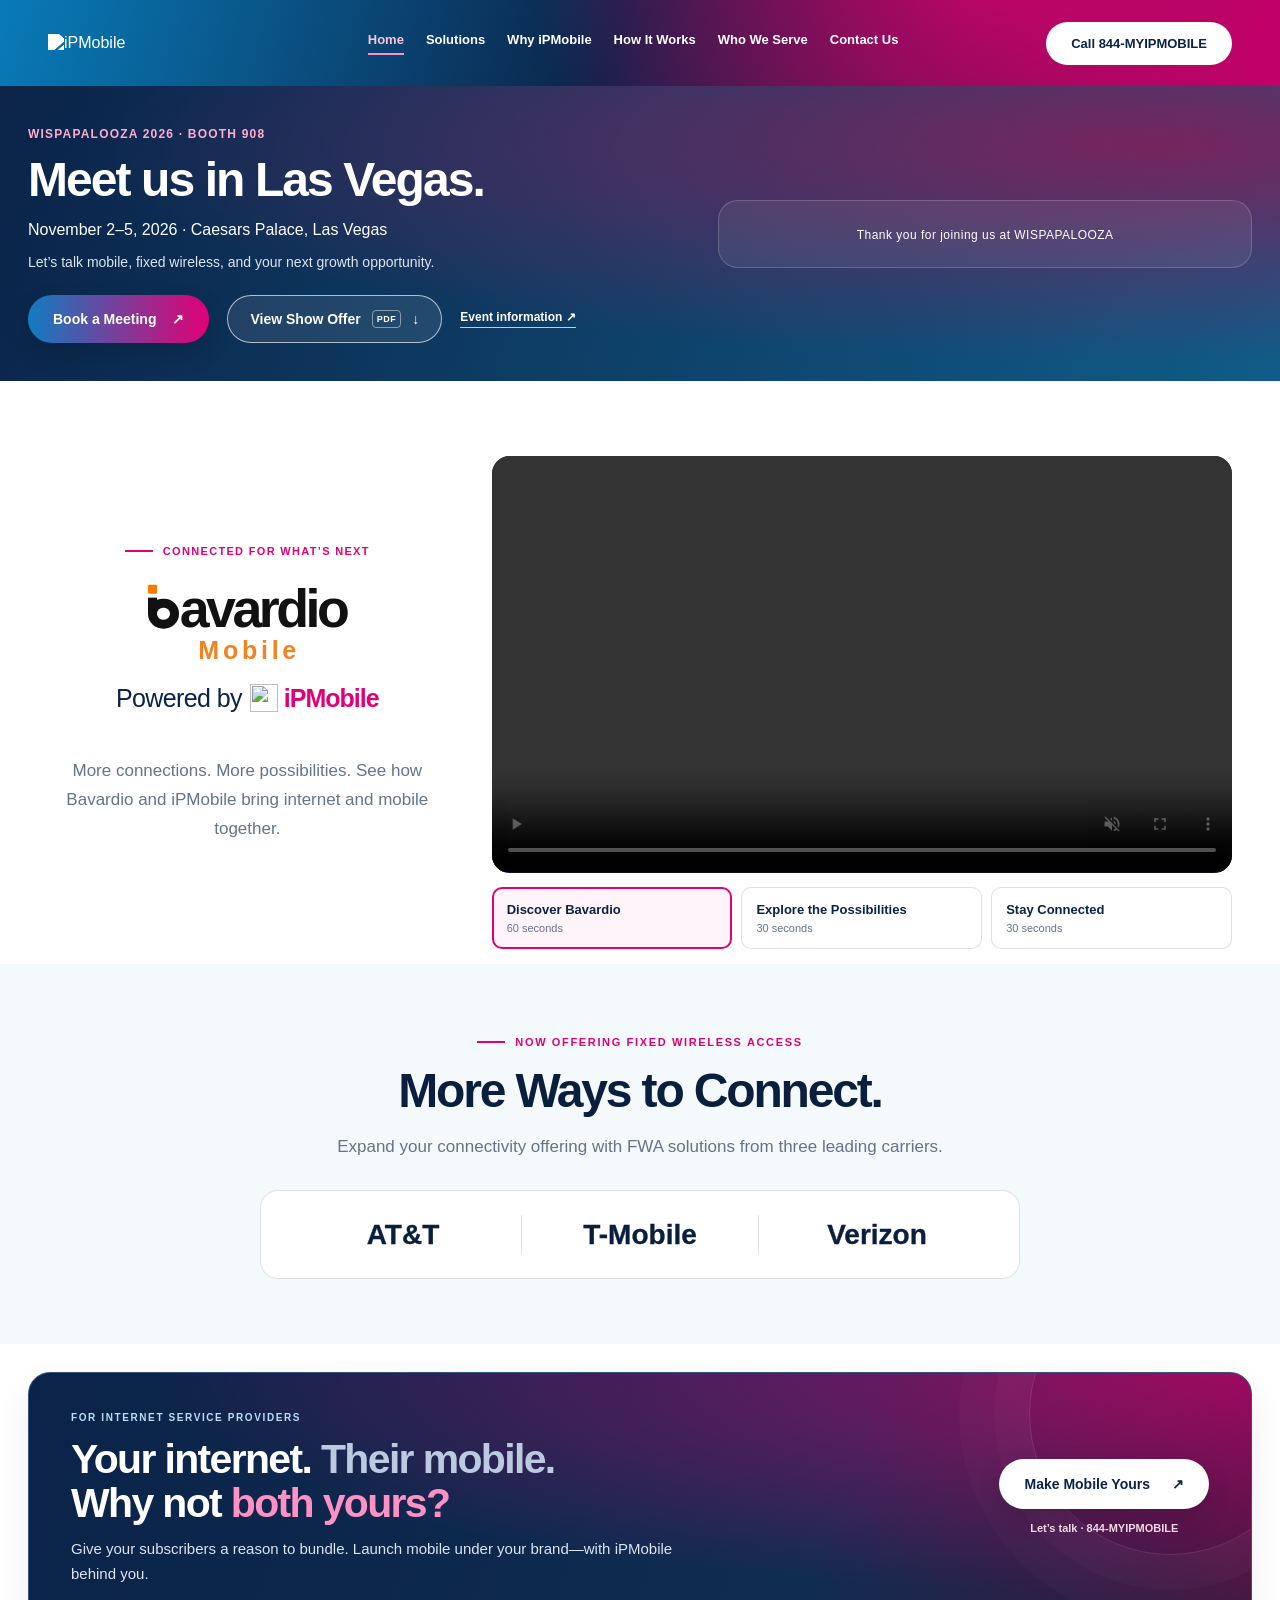
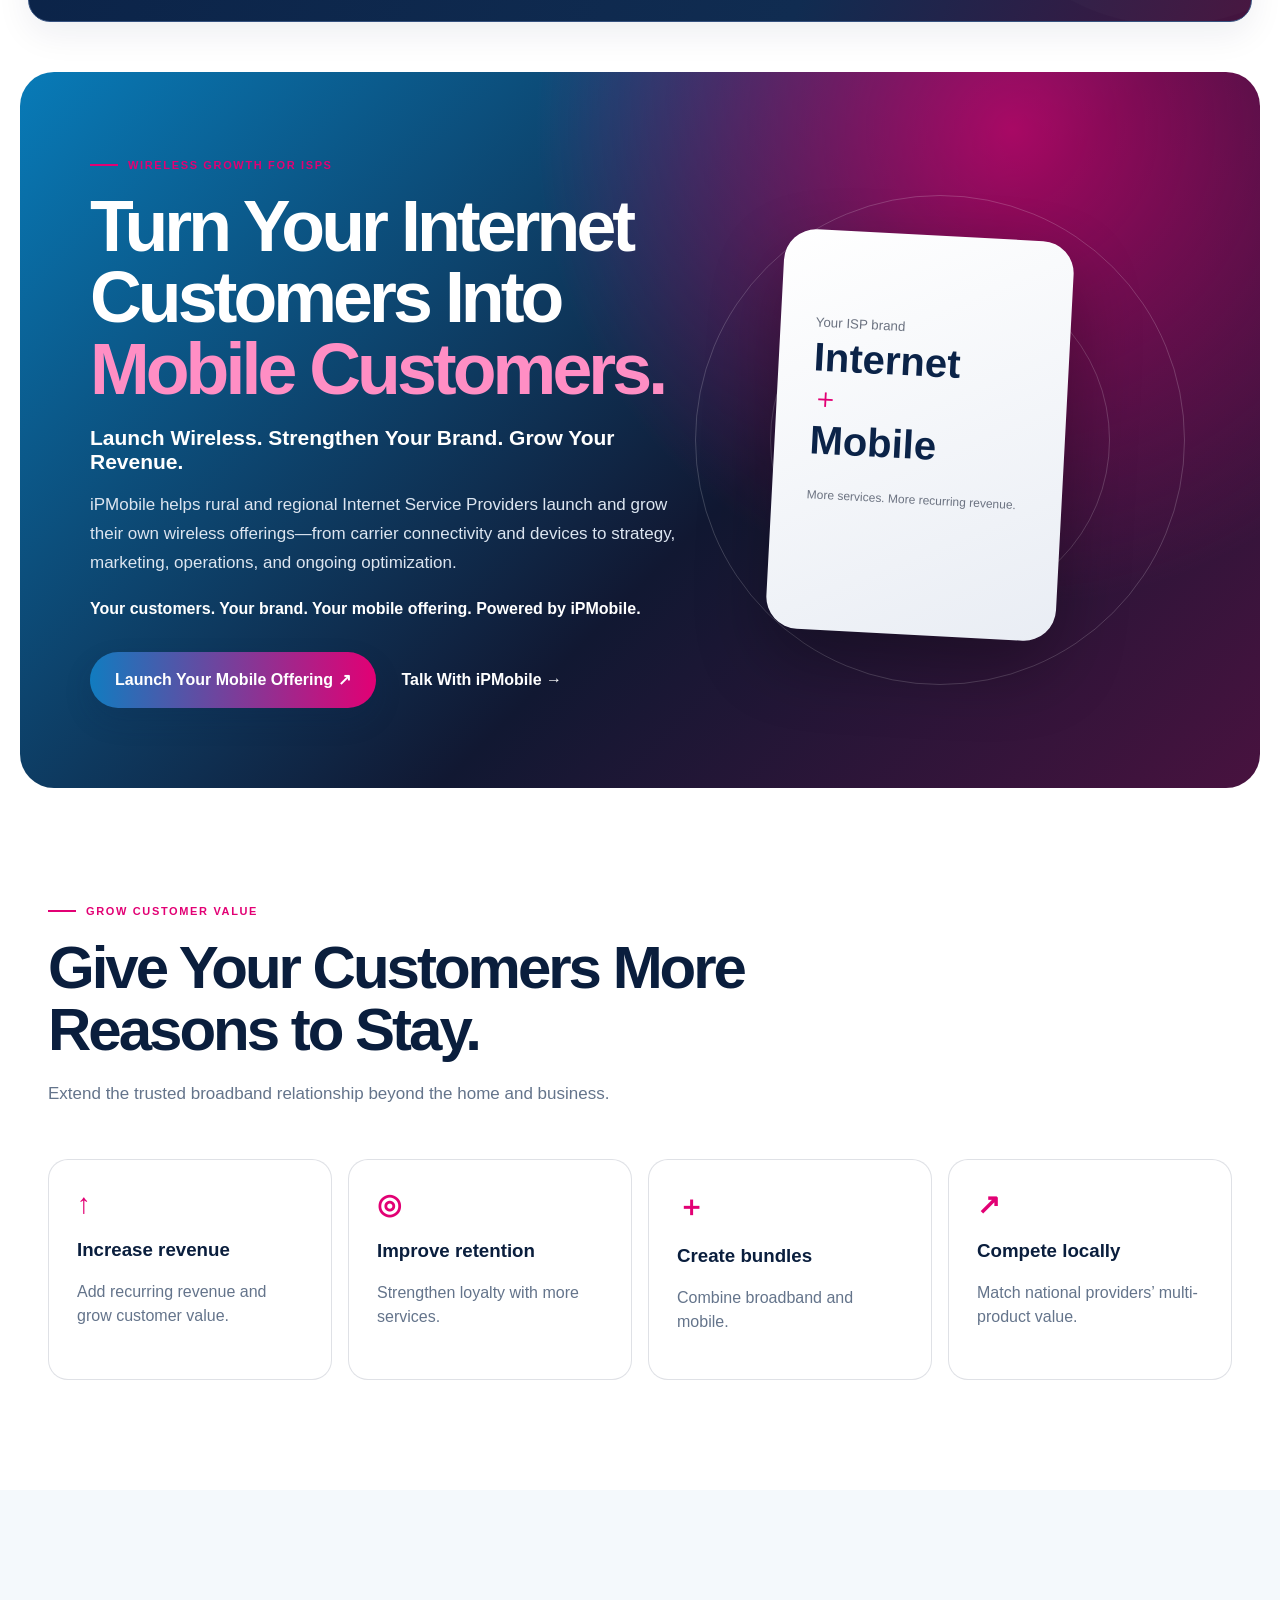
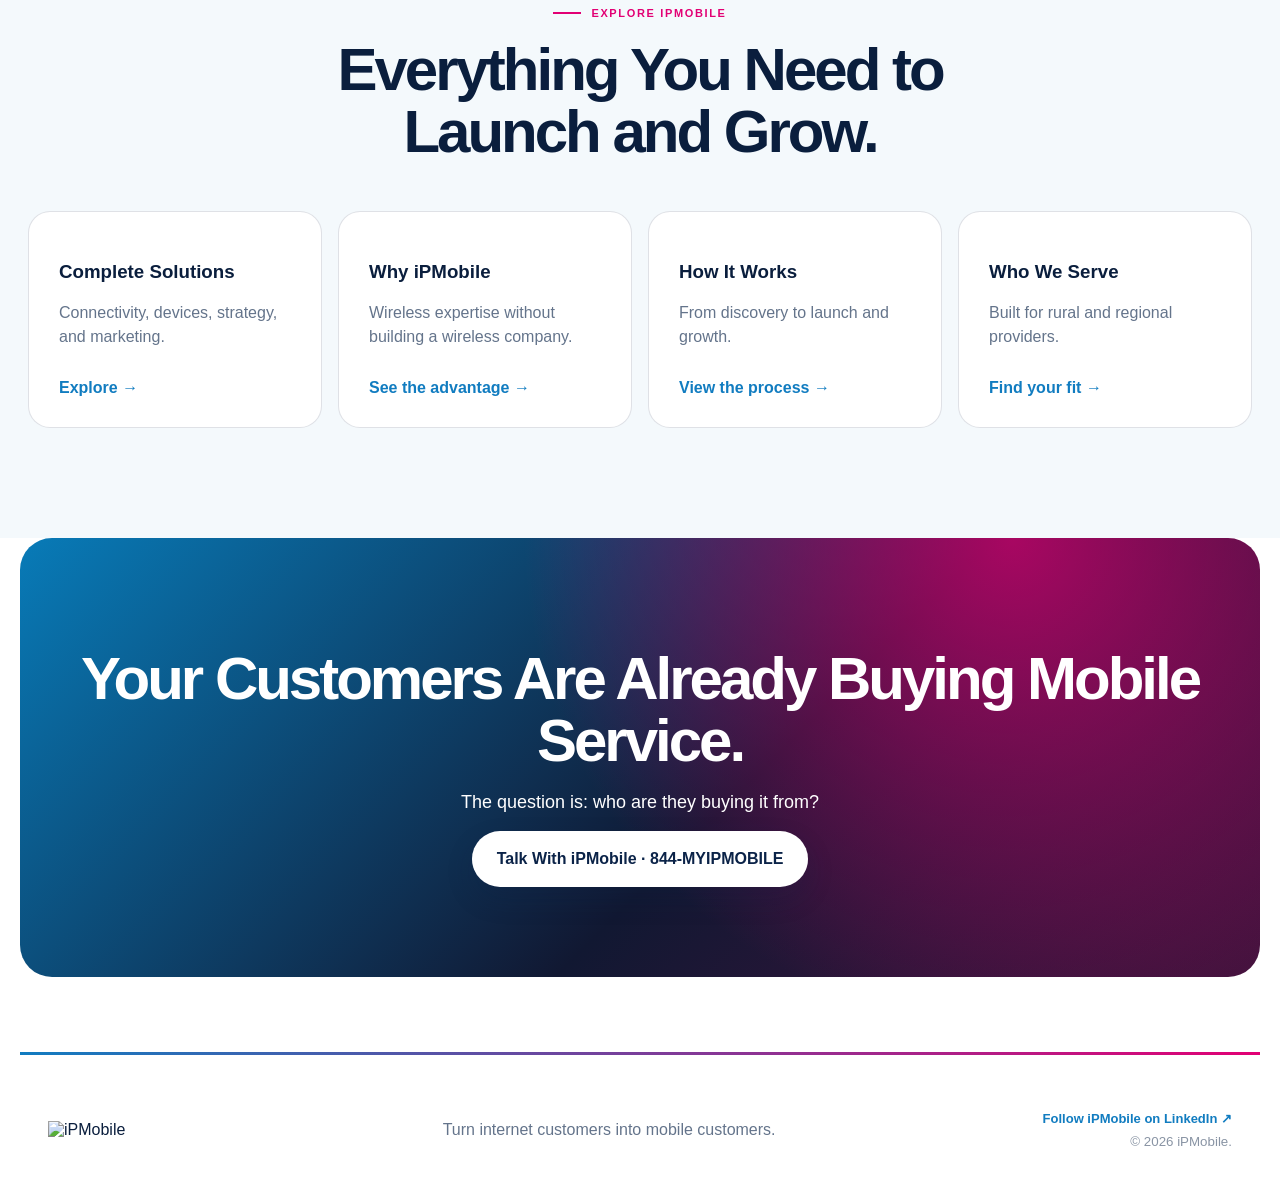
==== index.html @ 960dcc2e "Display flyer inline as responsive image with original PDF download" ====
<!doctype html><html lang="en"><head><meta charset="utf-8"><meta name="viewport" content="width=device-width,initial-scale=1"><meta name="robots" content="noindex,nofollow"><title>iPMobile | Wireless Growth for ISPs</title><link rel="stylesheet" href="review.css?v=9"><style>.isp-savings{padding:85px 28px;background:#fff}.isp-savings-grid{display:grid;grid-template-columns:1.15fr .85fr;gap:75px;align-items:center}.isp-savings h2{font-size:clamp(36px,4vw,55px);line-height:1.05;letter-spacing:-.045em;margin:21px 0}.isp-savings-grid>div>p{font-size:17px;line-height:1.75;color:var(--muted);max-width:610px}.isp-savings .button{margin-top:17px;gap:20px}.isp-savings-phone{display:block;margin-top:17px;color:var(--blue);font-size:14px;font-weight:700}.isp-offer-card{padding:40px;border-radius:28px;color:#fff;background:radial-gradient(circle at 110% 0,#bf006c,transparent 65%),linear-gradient(140deg,#137bb5,#0b2348 70%);box-shadow:0 22px 60px #0b23481a;transform:rotate(1deg)}.isp-offer-kicker{font-size:10px;text-transform:uppercase;letter-spacing:.14em;color:#d6e9fc;font-weight:700}.isp-offer-card h3{font-size:clamp(30px,3vw,42px);letter-spacing:-.04em;line-height:1.1;margin:30px 0 20px}.isp-offer-card em{font-style:normal;color:#ffabd4}.isp-savings .isp-offer-card p{color:#dce5f0;line-height:1.7;font-size:16px}.isp-offer-tags{display:flex;flex-wrap:wrap;gap:8px;margin:27px 0}.isp-offer-tags span{padding:8px 11px;background:#ffffff12;border:1px solid #ffffff30;border-radius:50px;font-size:11px}.isp-offer-footer{padding-top:20px;border-top:1px solid #ffffff30;font-size:13px;color:#dce5f0}.isp-offer-footer strong{font-size:20px;color:white;margin-left:5px}@media(max-width:850px){.isp-savings-grid{grid-template-columns:1fr;gap:32px}.isp-offer-card{max-width:520px;transform:none}}@media(max-width:620px){.isp-savings{padding:55px 20px}.isp-offer-card{padding:30px}.isp-savings .button{font-size:14px;padding-inline:20px}}</style><style>.isp-savings{padding:32px 28px;background:#fff}.isp-savings-compact{display:flex;align-items:center;justify-content:space-between;gap:35px;border-left:4px solid var(--pink);padding-left:25px}.isp-savings-compact>div{max-width:820px}.isp-savings .isp-savings-compact h2{font-size:clamp(25px,2.7vw,34px);line-height:1.15;margin:10px 0;letter-spacing:-.035em}.isp-savings .isp-savings-compact p{font-size:15px;line-height:1.6;margin:0;color:var(--muted)}.isp-savings .isp-savings-compact .button{margin:0;flex-shrink:0;min-height:48px;font-size:14px;gap:15px}@media(max-width:700px){.isp-savings{padding:28px 20px}.isp-savings-compact{align-items:flex-start;flex-direction:column;gap:20px;padding-left:18px}.isp-savings .eyebrow{font-size:10px}}</style><style>.isp-savings{padding:28px}.isp-campaign{position:relative;isolation:isolate;overflow:hidden;display:flex;align-items:center;justify-content:space-between;gap:40px;padding:34px 42px;border:1px solid #365280;border-radius:22px;color:#fff;background:radial-gradient(ellipse at 100% 0,rgba(226,0,116,.6),transparent 64%),linear-gradient(110deg,#0b2348,#102c51 65%,#45133e);box-shadow:0 12px 35px #0b234812}.isp-campaign:after{content:"";position:absolute;z-index:-1;width:280px;height:280px;right:-60px;top:-100px;border:1px solid #ffffff20;border-radius:50%;box-shadow:0 0 0 35px #ffffff05,0 0 0 70px #ffffff04;pointer-events:none}.isp-campaign-kicker{font-size:10px;letter-spacing:.16em;font-weight:800;color:#b9dff6}.isp-savings .isp-campaign h2{font-size:clamp(29px,3.2vw,42px);line-height:1.06;letter-spacing:-.04em;margin:13px 0 12px}.isp-campaign h2>span{color:#bbcae0}.isp-campaign h2 em{font-style:normal;color:#ff91c5}.isp-savings .isp-campaign p{max-width:650px;margin:0;font-size:15px;line-height:1.65;color:#dce5f0}.isp-campaign-action{display:flex;flex-direction:column;align-items:center;gap:13px;flex-shrink:0;position:relative}.isp-savings .isp-campaign .button{margin:0;min-height:50px;font-size:14px;gap:22px;background:#fff;color:var(--navy);box-shadow:0 9px 24px #0002}.isp-campaign .button:hover{background:#ffe8f4}.isp-campaign-call{font-size:11px;color:#f2d8e8;font-weight:700}@media(max-width:700px){.isp-savings{padding:22px 20px}.isp-campaign{padding:28px 25px;gap:24px;align-items:flex-start;flex-direction:column}.isp-campaign-action{align-items:flex-start}.isp-savings .isp-campaign h2{font-size:34px}.isp-savings .isp-campaign p{font-size:14px}}</style><style>.bavardio-mobile{display:block;color:#ff7900;font:500 clamp(22px,2.5vw,29px)/1.2 "Trebuchet MS",Arial,sans-serif;letter-spacing:.14em;margin:3px 0 0 2px}.bavardio-mobile+.bavardio-endorsement{margin-top:18px}</style><style>.bavardio-stacked{display:flex;flex-direction:column;align-items:center;width:250px;max-width:100%;color:#292929;letter-spacing:normal}.bavardio-stacked .bavardio-symbol{font-size:116px;flex:0 0 auto;margin:0 0 9px;align-self:center;transform:none}.bavardio-stacked .bavardio-stem,.bavardio-stacked .bavardio-bowl{background:#292929}.bavardio-stacked .bavardio-square{background:#ff850b}.bavardio-name{font:800 40px/1 "Arial Rounded MT Bold","Trebuchet MS",Arial,sans-serif;letter-spacing:-.055em}.bavardio-stacked .bavardio-mobile{font:500 27px/1.1 "Trebuchet MS",Arial,sans-serif;color:#ff850b;letter-spacing:.12em;margin:0 0 0 4px}.partner-section .bavardio-lockup{display:flex;flex-direction:column;align-items:flex-start}.bavardio-stacked+.bavardio-endorsement{margin-top:24px;font-size:21px}</style><style>.bavardio-stacked .bavardio-mobile{font-family:"Century Gothic","Avant Garde","Trebuchet MS",Arial,sans-serif;font-size:27px;font-weight:400;line-height:1.15;letter-spacing:.16em;color:#ff850b;margin:0 0 0 4px;-webkit-text-stroke:.25px currentColor}</style><style>.bavardio-restored{display:inline-flex;flex-direction:column;align-items:center}.bavardio-restored .bavardio-mobile{font-family:"Century Gothic","Avant Garde","Trebuchet MS",Arial,sans-serif;font-size:27px;font-weight:400;line-height:1.15;letter-spacing:.16em;color:#ff850b;margin:3px 0 0 4px;-webkit-text-stroke:.25px currentColor}.bavardio-restored+.bavardio-endorsement{margin-top:18px}</style><style>.bavardio-restored .bavardio-mobile{font-family:"Courier New",Courier,monospace;font-size:24px;font-weight:700;line-height:1.2;letter-spacing:0;color:#d9470b;-webkit-text-stroke:0;margin-top:6px}</style><style>.bavardio-restored .bavardio-type{display:flex;align-items:baseline;color:#111;font-family:"Arial Rounded MT Bold","Trebuchet MS",Arial,sans-serif;font-size:clamp(40px,4.2vw,54px);font-weight:700;letter-spacing:-.065em;line-height:1.1}.bavardio-restored .bavardio-symbol{font-size:inherit;position:relative;display:inline-block;width:.57em;height:.82em;flex:0 0 .57em;margin-right:.015em;align-self:center;transform:translateY(-.025em)}.bavardio-restored .bavardio-square{background:#ff7900}.bavardio-restored .bavardio-stem,.bavardio-restored .bavardio-bowl{background:#111}</style><style>.bavardio-restored{width:max-content;max-width:100%}.bavardio-restored .bavardio-mobile{align-self:center;font-family:"Century Gothic","Trebuchet MS",Arial,sans-serif;font-size:clamp(21px,2.2vw,25px);font-weight:400;line-height:1.15;letter-spacing:.17em;color:#ff850b;margin:4px -.17em 0 0;-webkit-text-stroke:0;text-transform:none}</style><style>.bavardio-restored .bavardio-mobile{font-family:"Century Gothic","Avenir Next","Trebuchet MS",sans-serif;font-size:25px;font-weight:500;line-height:1;letter-spacing:.15em;color:#f58220;margin:0 -.15em 0 0;-webkit-text-stroke:.35px currentColor;font-kerning:normal}</style><style>.bavardio-restored .bavardio-mobile{font-weight:700;-webkit-text-stroke:0}</style><style>.bavardio-restored .bavardio-mobile{font-weight:900;-webkit-text-stroke:.6px currentColor}</style><style>.bavardio-restored .bavardio-mobile{font-weight:900;-webkit-text-stroke:1.1px currentColor}</style><style>.bavardio-restored .bavardio-mobile{font-weight:700;-webkit-text-stroke:0}</style><style>.network-references{display:flex;justify-content:center;align-items:center;flex-wrap:wrap;gap:20px 38px;margin:26px auto 0;padding:20px 24px;border-top:1px solid var(--line);border-bottom:1px solid var(--line);max-width:650px}.network-references span{font:400 20px/1.4 Arial,sans-serif;letter-spacing:normal;color:var(--ink)}@media(max-width:620px){.network-references{gap:16px 25px;padding:18px 12px}.network-references span{font-size:18px}}</style><style>.network-references span{font-size:28px;font-weight:700;color:var(--ink);letter-spacing:normal}@media(max-width:620px){.network-references{gap:16px 23px}.network-references span{font-size:23px}}</style><style>.network-references span{font-weight:900;-webkit-text-stroke:.3px currentColor}</style><style>.network-references{display:flex;flex-wrap:nowrap;justify-content:center;align-items:center;gap:0;background:#fff;border:1px solid var(--line);border-radius:18px;max-width:760px;margin:28px auto 0;padding:24px}.network-references span{flex:1;text-align:center;min-width:0;padding:0 12px}.network-references span+span{border-left:1px solid var(--line)}@media(max-width:620px){.network-references{padding:20px 10px;gap:0}.network-references span{padding:0 5px;font-size:22px}}@media(max-width:360px){.network-references span{font-size:19px}}</style><style>.event-offer{min-height:48px;gap:11px;padding:0 22px;background:rgba(255,255,255,.09);border:1px solid rgba(255,255,255,.65);color:#fff;box-shadow:none;font-size:14px}.event-offer:hover{background:rgba(255,255,255,.18)}.offer-file-type{font-size:9px;letter-spacing:.06em;border:1px solid rgba(255,255,255,.45);border-radius:4px;padding:3px 4px}.event-actions{gap:14px 18px}.event-actions .event-details{font-size:12px}@media(max-width:620px){.event-actions .event-book,.event-actions .event-offer{width:100%}.event-actions .event-details{margin-top:3px}}</style><style>.partner-copy{text-align:center}.partner-copy>.eyebrow{justify-content:center}.partner-section .partner-copy .bavardio-lockup{align-items:center}.partner-copy .bavardio-endorsement{justify-content:center}.partner-copy>p{margin-left:auto;margin-right:auto}</style><style>.partner-copy{display:flex;flex-direction:column;align-items:center;text-align:center}.partner-copy>.eyebrow{align-self:center}.partner-section .partner-copy .bavardio-lockup{display:flex;width:100%;align-items:center;text-align:center}.partner-copy .bavardio-restored{align-self:center;margin-left:auto;margin-right:auto}.partner-copy .bavardio-endorsement{align-self:center;justify-content:center}.partner-copy>p{width:100%}.event-offer{font-family:inherit;cursor:pointer}.show-offer-panel{padding:35px 28px 25px;scroll-margin-top:110px}.show-offer-panel[hidden]{display:none}.show-offer-heading{display:flex;justify-content:space-between;align-items:center;gap:20px;margin-bottom:20px}.show-offer-heading h2{margin:10px 0;font-size:28px;letter-spacing:-.03em}.show-offer-heading button{border:1px solid var(--line);background:#fff;color:var(--navy);border-radius:30px;padding:12px 18px;cursor:pointer;font:700 13px Arial,sans-serif}.show-offer-panel iframe{display:block;width:100%;height:850px;border:1px solid var(--line);border-radius:16px;background:#f4f9fc}.show-offer-fallback{font-size:13px;color:var(--muted)}.show-offer-fallback a{color:var(--blue);text-decoration:underline}@media(max-width:620px){.show-offer-panel{padding:25px 20px;scroll-margin-top:160px}.show-offer-heading h2{font-size:23px}.show-offer-panel iframe{height:650px}}</style><style>.show-offer-image{display:block;width:100%;max-width:850px;height:auto;margin:0 auto;border:1px solid var(--line);border-radius:14px}.show-offer-fallback{text-align:center}</style></head><body><header class="site-header"><a class="brand" href="index.html"><img src="https://www.ipmobile.ai/assets/ipmobile-logo.png" alt="iPMobile"></a><nav><a class="active" href="index.html">Home</a><a href="https://www.ipmobile.ai/solutions.html">Solutions</a><a href="https://www.ipmobile.ai/why-ipmobile.html">Why iPMobile</a><a href="https://www.ipmobile.ai/how-it-works.html">How It Works</a><a href="https://www.ipmobile.ai/who-we-serve.html">Who We Serve</a><a href="https://www.ipmobile.ai/contact.html">Contact Us</a></nav><a class="button light small" href="tel:8446947662">Call 844-MYIPMOBILE</a></header><main><section class="event-banner" id="event" aria-labelledby="event-title"><div class="shell event-layout"><div><span class="event-eyebrow">WISPAPALOOZA 2026 · BOOTH 908</span><h2 id="event-title">Meet us in Las Vegas.</h2><p>November 2–5, 2026 · Caesars Palace, Las Vegas</p><p class="event-description">Let’s talk mobile, fixed wireless, and your next growth opportunity.</p><div class="event-actions"><a class="button event-book" href="https://calendar.app.google/sCq1uGNjbtY5FYhL6" target="_blank" rel="noopener noreferrer">Book a Meeting <span aria-hidden="true">↗</span></a><button class="button event-offer" id="show-offer-toggle" type="button" aria-expanded="false" aria-controls="show-offer-panel">View Show Offer <span class="offer-file-type">PDF</span> <span aria-hidden="true">↓</span></button><a class="event-details" href="https://www.wispaevents.org/" target="_blank" rel="noopener noreferrer">Event information ↗</a></div></div><div class="event-countdown"><span id="countdown-label">Counting down to WISPAPALOOZA</span><div id="countdown" role="timer" aria-label="Time until WISPAPALOOZA begins"><div><b data-unit="days">--</b><small>Days</small></div><div><b data-unit="hours">--</b><small>Hours</small></div><div><b data-unit="minutes">--</b><small>Minutes</small></div><div><b data-unit="seconds">--</b><small>Seconds</small></div></div><small class="countdown-note">November 2 · Las Vegas time</small></div></div></section><section class="show-offer-panel shell" id="show-offer-panel" hidden aria-labelledby="show-offer-title"><div class="show-offer-heading"><div><span class="eyebrow">WISPAPALOOZA exclusive</span><h2 id="show-offer-title">Your Mobile Growth Opportunity</h2></div><button type="button" id="show-offer-close" aria-label="Close show offer">Close ×</button></div><img class="show-offer-image" src="wispa-flyer-placement-source.png" alt="Bavardio Mobile WISPAPALOOZA offer: up to 10% residuals, internet and mobile bundle comparison, and complimentary one-hour consultation. Download the PDF for full details." loading="lazy"><p class="show-offer-fallback">Can’t see the flyer? <a href="WISPAPALOOZA-half-page-matched-text-size.pdf" download>Download the PDF</a></p></section><section class="partner-section shell" id="videos" aria-labelledby="partner-title"><div class="partner-copy"><span class="eyebrow">Connected for What’s Next</span><h2 id="partner-title" class="bavardio-lockup"><span class="bavardio-restored"><span class="bavardio-type" aria-label="bavardio"><span class="bavardio-symbol" aria-hidden="true"><span class="bavardio-square"></span><span class="bavardio-stem"></span><span class="bavardio-bowl"></span></span><span aria-hidden="true">avardio</span></span><span class="bavardio-mobile">Mobile</span></span><span class="bavardio-endorsement">Powered by <span class="ipmobile-signature"><img src="https://www.ipmobile.ai/assets/ipmobile-mark.png" alt="" width="28" height="28"><strong>iPMobile</strong></span></span></h2><p>More connections. More possibilities. See how Bavardio and iPMobile bring internet and mobile together.</p></div><div class="partner-player"><video id="video-player" autoplay muted playsinline controls preload="auto" aria-label="Bavardio partnership videos in continuous rotation"><source src="bavardio-60sec.mp4" type="video/mp4"></video><div class="video-selectors" role="group" aria-label="Choose a Bavardio video"><button type="button" data-clip="0" aria-pressed="true">Discover Bavardio <small>60 seconds</small></button><button type="button" data-clip="1" aria-pressed="false">Explore the Possibilities <small>30 seconds</small></button><button type="button" data-clip="2" aria-pressed="false">Stay Connected <small>30 seconds</small></button></div><span id="video-status" hidden></span></div></section><section class="fwa-section" id="fwa"><div class="shell"><span class="eyebrow">Now offering fixed wireless access</span><h2>More Ways to Connect.</h2><p>Expand your connectivity offering with FWA solutions from three leading carriers.</p><div class="network-references" aria-label="Network names"><span>AT&amp;T</span><span>T-Mobile</span><span>Verizon</span></div></div></section><section class="isp-savings" aria-labelledby="isp-savings-title"><div class="shell isp-campaign"><div class="isp-campaign-copy"><span class="isp-campaign-kicker">FOR INTERNET SERVICE PROVIDERS</span><h2 id="isp-savings-title">Your internet. <span>Their mobile.</span><br>Why not <em>both yours?</em></h2><p>Give your subscribers a reason to bundle. Launch mobile under your brand—with iPMobile behind you.</p></div><div class="isp-campaign-action"><a class="button" href="https://www.ipmobile.ai/contact.html">Make Mobile Yours <span aria-hidden="true">↗</span></a><a class="isp-campaign-call" href="tel:8446947662">Let’s talk · 844-MYIPMOBILE</a></div></div></section><section class="hero shell"><div><span class="eyebrow">Wireless growth for ISPs</span><h1>Turn Your Internet Customers Into <em>Mobile Customers.</em></h1><h2>Launch Wireless. Strengthen Your Brand. Grow Your Revenue.</h2><p>iPMobile helps rural and regional Internet Service Providers launch and grow their own wireless offerings—from carrier connectivity and devices to strategy, marketing, operations, and ongoing optimization.</p><strong>Your customers. Your brand. Your mobile offering. Powered by iPMobile.</strong><div class="actions"><a class="button" href="https://www.ipmobile.ai/solutions.html">Launch Your Mobile Offering ↗</a><a href="tel:8446947662">Talk With iPMobile →</a></div></div><div class="hero-art" aria-hidden="true"><div class="orbit one"></div><div class="orbit two"></div><div class="connect-card"><img src="https://www.ipmobile.ai/assets/ipmobile-mark.png" alt=""><small>Your ISP brand</small><b>Internet</b><i>＋</i><b>Mobile</b><span>More services. More recurring revenue.</span></div></div></section><section class="section shell"><div class="lead"><span class="eyebrow">Grow customer value</span><h2>Give Your Customers More Reasons to Stay.</h2><p>Extend the trusted broadband relationship beyond the home and business.</p></div><div class="benefits"><article><b>↑</b><h3>Increase revenue</h3><p>Add recurring revenue and grow customer value.</p></article><article><b>◎</b><h3>Improve retention</h3><p>Strengthen loyalty with more services.</p></article><article><b>＋</b><h3>Create bundles</h3><p>Combine broadband and mobile.</p></article><article><b>↗</b><h3>Compete locally</h3><p>Match national providers’ multi-product value.</p></article></div></section><section class="section page-links"><div class="shell"><div class="lead center"><span class="eyebrow">Explore iPMobile</span><h2>Everything You Need to Launch and Grow.</h2></div><div class="link-grid"><a href="https://www.ipmobile.ai/solutions.html"><h3>Complete Solutions</h3><p>Connectivity, devices, strategy, and marketing.</p><b>Explore →</b></a><a href="https://www.ipmobile.ai/why-ipmobile.html"><h3>Why iPMobile</h3><p>Wireless expertise without building a wireless company.</p><b>See the advantage →</b></a><a href="https://www.ipmobile.ai/how-it-works.html"><h3>How It Works</h3><p>From discovery to launch and growth.</p><b>View the process →</b></a><a href="https://www.ipmobile.ai/who-we-serve.html"><h3>Who We Serve</h3><p>Built for rural and regional providers.</p><b>Find your fit →</b></a></div></div></section><section class="final shell"><h2>Your Customers Are Already Buying Mobile Service.</h2><p>The question is: who are they buying it from?</p><a class="button light" href="tel:8446947662">Talk With iPMobile · 844-MYIPMOBILE</a></section></main><footer class="shell"><a class="brand" href="index.html"><img src="https://www.ipmobile.ai/assets/ipmobile-logo.png" alt="iPMobile"></a><p>Turn internet customers into mobile customers.</p><div class="footer-meta"><a class="linkedin-link" href="https://www.linkedin.com/company/ip-mobile-ai" target="_blank" rel="noopener noreferrer">Follow iPMobile on LinkedIn ↗</a><small>© 2026 iPMobile.</small></div></footer><script src="review.js?v=9"></script><script>const offerToggle=document.getElementById("show-offer-toggle"),offerPanel=document.getElementById("show-offer-panel");offerToggle.addEventListener("click",()=>{const open=offerPanel.hidden;offerPanel.hidden=!open;offerToggle.setAttribute("aria-expanded",String(open));if(open)offerPanel.scrollIntoView({behavior:"smooth",block:"start"});});document.getElementById("show-offer-close").addEventListener("click",()=>{offerPanel.hidden=true;offerToggle.setAttribute("aria-expanded","false");offerToggle.focus();});</script></body></html>
---- review.css ----
:root{--navy:#0b2348;--blue:#117cc0;--pink:#e20074;--ink:#0a1e3d;--muted:#64748b;--ice:#f4f9fc;--line:rgba(10,30,61,.13);--max:1240px;--display:Arial,sans-serif;--body:Arial,sans-serif}*{box-sizing:border-box}html{scroll-behavior:smooth}body{margin:0;color:var(--ink);font-family:var(--body)}a{color:inherit;text-decoration:none}.shell{max-width:var(--max);margin:auto}.site-header{height:86px;padding-inline:max(28px,calc((100vw - var(--max))/2 + 28px));display:flex;align-items:center;justify-content:space-between;gap:24px;color:#fff;background:radial-gradient(circle at 80% -100%,rgba(226,0,116,.9),transparent 48%),linear-gradient(105deg,#087bb8,#0b2348 48%,#45133e 78%,#b30066);position:sticky;top:0;z-index:20}.brand img{display:block;width:172px}.site-header .brand img{filter:brightness(0) invert(1)}nav{display:flex;gap:22px;font-size:13px;font-weight:700}nav a:hover,nav a.active{color:#ffc3df}nav a.active{border-bottom:2px solid #ff8ec4;padding-bottom:6px}.button{display:inline-flex;align-items:center;justify-content:center;min-height:56px;padding:0 25px;border-radius:99px;color:#fff;background:linear-gradient(90deg,var(--blue),var(--pink));font-weight:800;box-shadow:0 12px 28px rgba(11,35,72,.16)}.button.light{color:var(--navy);background:#fff}.button.small{min-height:43px;font-size:13px;box-shadow:none}.hero{min-height:680px;margin-top:22px;border-radius:34px;padding:80px 70px;display:grid;grid-template-columns:1.1fr .9fr;align-items:center;overflow:hidden;color:#fff;background:radial-gradient(circle at 80% 8%,rgba(226,0,116,.72),transparent 40%),linear-gradient(135deg,#087bb8,#111832 58%,#48123f)}.eyebrow{display:inline-flex;align-items:center;gap:10px;color:var(--pink);font-size:11px;font-weight:800;letter-spacing:.15em;text-transform:uppercase}.eyebrow:before{content:"";width:28px;height:2px;background:currentColor}.eyebrow.pale{color:#ffacd3}.hero h1,.inner-hero h1{font:800 clamp(46px,5.6vw,74px)/1 var(--display);letter-spacing:-.055em;margin:20px 0}.hero h1 em{font-style:normal;color:#ff8ec4}.hero h2{font-size:21px}.hero p,.inner-hero p{color:#dce5f0;font-size:17px;line-height:1.7}.hero strong{display:block;margin-top:22px}.actions{display:flex;align-items:center;gap:26px;margin-top:34px;font-weight:700}.hero-art{position:relative;min-height:470px}.orbit{position:absolute;border:1px solid rgba(255,255,255,.18);border-radius:50%}.orbit.one{width:490px;height:490px}.orbit.two{width:340px;height:340px;left:75px;top:75px}.connect-card{position:absolute;z-index:2;left:80px;top:40px;width:290px;height:400px;padding:35px;border-radius:32px;background:linear-gradient(155deg,#fff,#e9edf4);color:var(--navy);box-shadow:0 30px 70px rgba(0,0,0,.3);transform:rotate(3deg)}.connect-card img{width:42px}.connect-card small,.connect-card b,.connect-card i,.connect-card span{display:block}.connect-card small{margin:32px 0 5px;color:#6b7280}.connect-card b{font-size:40px}.connect-card i{font-style:normal;color:var(--pink);font-size:28px}.connect-card span{margin-top:25px;font-size:12px;color:#6b7280}.section{padding:110px 28px}.lead{max-width:760px}.lead.center{text-align:center;margin:auto}.lead h2,.split h2,.customers h2,.final h2{font:800 clamp(38px,5vw,60px)/1.03 var(--display);letter-spacing:-.05em;margin:20px 0}.lead p,.split p,.customers p{color:var(--muted);font-size:17px;line-height:1.7}.benefits,.why-grid,.advantage{display:grid;grid-template-columns:repeat(4,1fr);gap:16px;margin-top:50px}.benefits article,.why-grid article,.advantage article{padding:28px;border:1px solid var(--line);border-radius:20px;background:#fff}.benefits article>b{color:var(--pink);font-size:28px}.benefits p,.why-grid p,.advantage p{color:var(--muted);line-height:1.55}.page-links,.customer-section,.solutions{background:var(--ice)}.link-grid{display:grid;grid-template-columns:repeat(4,1fr);gap:16px;margin-top:48px}.link-grid a{padding:30px;border-radius:22px;background:#fff;border:1px solid var(--line)}.link-grid p{min-height:62px;color:var(--muted);line-height:1.5}.link-grid b{color:var(--blue)}.final{text-align:center;margin-bottom:75px;padding:90px 40px;border-radius:32px;color:#fff;background:radial-gradient(circle at 80% 0,rgba(226,0,116,.72),transparent 45%),linear-gradient(135deg,#087bb8,#111832 58%,#48123f)}.final p{font-size:18px}.inner-hero{padding:110px 28px;color:#fff;background:radial-gradient(circle at 82% 0,rgba(226,0,116,.68),transparent 42%),linear-gradient(125deg,#087bb8,#0b2348 58%,#681248)}.inner-hero .shell{max-width:1050px}.inner-hero p{max-width:760px}.solution-grid{display:grid;grid-template-columns:1fr 1fr;gap:16px}details{background:#fff;border:1px solid var(--line);border-radius:20px;overflow:hidden}summary{list-style:none;padding:28px;display:grid;grid-template-columns:auto 1fr;gap:18px}summary span{color:var(--pink);font-weight:800}summary h3{margin:0 0 7px;font-size:23px}summary p{margin:0;color:var(--muted)}.detail{border-top:1px solid var(--line);padding:15px 30px 25px;color:var(--muted);line-height:1.6}.detail ul{columns:2}.why-grid{grid-template-columns:repeat(3,1fr)}.dark{color:#fff;background:radial-gradient(circle at 90% 20%,rgba(226,0,116,.52),transparent 40%),var(--navy)}.split{display:grid;grid-template-columns:1fr 1fr;gap:80px;align-items:center}.split p{color:#c8d4e3}.split ul{list-style:none;padding:0;display:grid;grid-template-columns:1fr 1fr;gap:12px}.split li{padding:16px;background:rgba(255,255,255,.08);border-radius:12px}.split li:before{content:"✓";color:#ff82be;margin-right:8px}.process{list-style:none;margin:0;padding:0;display:grid;grid-template-columns:repeat(5,1fr)}.process li{padding:26px;border-top:3px solid var(--blue);border-right:1px solid var(--line)}.process li:nth-child(even){border-top-color:var(--pink)}.process span{color:var(--pink);font-weight:800}.process p,.portfolio p{color:var(--muted);line-height:1.55}.portfolio{display:grid;grid-template-columns:repeat(4,1fr);border-block:1px solid var(--line);margin-top:50px}.portfolio article{padding:28px;border-right:1px solid var(--line)}.customers{display:grid;grid-template-columns:1fr 1.2fr;gap:70px;align-items:center}.customer-list{display:flex;flex-wrap:wrap;gap:10px}.customer-list span{padding:12px 16px;border:1px solid var(--line);border-radius:99px;background:#fff;font-size:13px}.page-cta{text-align:center;padding:80px 28px;color:#fff;background:linear-gradient(110deg,#087bb8,#0b2348 55%,#8f0055)}.page-cta h2{font-size:45px;margin:0 0 28px}footer{padding:50px 28px 35px;display:grid;grid-template-columns:1fr 1fr 1fr;align-items:center;border-top:3px solid transparent;border-image:linear-gradient(90deg,var(--blue),var(--pink)) 1}footer p{color:var(--muted)}footer small{text-align:right;color:#8994a4}@media(max-width:950px){nav{display:none}.hero{grid-template-columns:1fr;padding:65px 40px}.benefits,.link-grid,.portfolio{grid-template-columns:1fr 1fr}.solution-grid,.split,.customers{grid-template-columns:1fr}.why-grid{grid-template-columns:1fr 1fr}.process{grid-template-columns:1fr}.process li{border-right:0}}@media(max-width:620px){.site-header{height:72px;padding-inline:18px}.site-header>.button{display:none}.brand img{width:145px}.hero{margin:0;border-radius:0;padding:55px 22px}.hero-art{min-height:410px}.connect-card{left:15px;width:260px}.section{padding:75px 20px}.benefits,.link-grid,.solution-grid,.why-grid,.portfolio,.split ul{grid-template-columns:1fr}.detail ul{columns:1}.actions{align-items:flex-start;flex-direction:column}.inner-hero{padding:75px 22px}.final{margin:0;border-radius:0;padding:70px 22px}footer{grid-template-columns:1fr;gap:12px}footer small{text-align:left}}


.event-banner{color:#fff;background:radial-gradient(ellipse at 90% 20%,#76245d,transparent 65%),linear-gradient(110deg,#0b2348,#105c88);padding:38px 28px}.event-layout{display:grid;grid-template-columns:1.2fr 1fr;align-items:center;gap:50px}.event-eyebrow{font-size:12px;font-weight:800;letter-spacing:.1em;color:#ffacd3}.event-banner h2{font-size:clamp(30px,4vw,48px);line-height:1.05;letter-spacing:-.04em;margin:13px 0}.event-banner p{margin:10px 0;line-height:1.5}.event-description{color:#dce5f0;font-size:14px}.event-details{display:inline-block;font-size:13px;font-weight:700;margin-top:8px;border-bottom:1px solid #ffacd3;padding-bottom:3px}.event-countdown{text-align:center;background:rgba(255,255,255,.07);border:1px solid rgba(255,255,255,.18);border-radius:20px;padding:24px 20px}.event-countdown>span{font-size:12px;letter-spacing:.04em}#countdown{display:grid;grid-template-columns:repeat(4,1fr);gap:12px;margin:18px 0}#countdown b{display:block;font-size:clamp(26px,3.5vw,44px);font-variant-numeric:tabular-nums;line-height:1.1}#countdown small{display:block;color:#dce5f0;font-size:11px;margin-top:7px}.countdown-note{color:#c1d4e6;font-size:11px}.fwa-section{padding:65px 28px;background:var(--ice);margin-top:55px;text-align:center}.fwa-section h2,.partner-section h2{font:800 clamp(32px,4vw,48px)/1.07 var(--display);letter-spacing:-.045em;margin:17px 0}.fwa-section p,.partner-copy p{font-size:17px;line-height:1.7;color:var(--muted)}.carrier-row{display:flex;justify-content:center;align-items:center;gap:0;background:#fff;border:1px solid var(--line);border-radius:18px;max-width:760px;margin:28px auto 0;padding:24px}.carrier{flex:1;font-size:clamp(23px,3vw,35px);font-weight:800;letter-spacing:-.05em}.carrier+.carrier{border-left:1px solid var(--line)}.att{color:#087cbb}.tmobile{color:#e20074}.verizon{color:#111}.verizon span{color:#e60000;font-size:23px}.partner-section{padding:75px 28px 15px;display:grid;grid-template-columns:.7fr 1.3fr;gap:45px;align-items:center}.partner-section h2 em{font-style:normal;color:var(--pink)}.partner-player{min-width:0}.partner-player video{display:block;width:100%;aspect-ratio:16/9;background:#071327;object-fit:contain;border-radius:18px}.video-selectors{display:grid;grid-template-columns:repeat(3,1fr);gap:9px;margin-top:14px}.video-selectors button{padding:14px;background:white;border:1px solid var(--line);border-radius:10px;font:700 13px Arial,sans-serif;color:var(--navy);cursor:pointer;text-align:left}.video-selectors button[aria-pressed=true]{border:2px solid var(--pink);padding:13px;background:#fff4fa}.video-selectors small{display:block;font-weight:400;font-size:11px;margin-top:5px;color:var(--muted)}.video-status{font-size:11px;color:var(--muted);margin:10px 0 0}.footer-meta{display:flex;flex-direction:column;align-items:flex-end;gap:8px}.linkedin-link{color:var(--blue);font-size:13px;font-weight:800}.site-header nav{flex-wrap:wrap}a:focus-visible,button:focus-visible{outline:3px solid var(--pink);outline-offset:4px}@media(max-width:950px){.event-layout{gap:25px}.partner-section{grid-template-columns:1fr}.partner-copy{max-width:650px}.site-header nav{display:flex;gap:12px;font-size:11px}.site-header{height:auto;min-height:86px;flex-wrap:wrap;padding-block:14px}.site-header>.button{display:none}}@media(max-width:620px){.event-layout{grid-template-columns:1fr;gap:22px}.event-banner{padding:30px 20px}.event-countdown{padding:19px}.carrier-row{padding:20px 10px}.carrier{font-size:22px}.partner-section{padding:55px 20px 0}.fwa-section{margin-top:0;padding:50px 20px}.footer-meta{align-items:flex-start}.site-header nav{width:100%;order:2;gap:12px;line-height:1.8}.video-selectors button{padding:11px;font-size:12px}.video-selectors button[aria-pressed=true]{padding:10px}}

.event-actions{display:flex;align-items:center;flex-wrap:wrap;gap:22px;margin-top:22px}.event-book{min-height:48px;font-size:14px;gap:16px;box-shadow:0 10px 25px rgba(0,0,0,.15)}.event-actions .event-details{margin-top:0}.event-banner+.partner-section{padding-top:55px;padding-bottom:55px}.partner-section+.fwa-section{margin-top:0}.fwa-section+.hero{margin-top:35px}@media(max-width:620px){.event-actions{gap:18px}.event-book{padding-inline:22px}.event-banner+.partner-section{padding-top:40px;padding-bottom:40px}.fwa-section+.hero{margin-top:0}}

.partner-logo-title{margin:22px 0!important}.partner-logo{display:block;width:100%;max-width:400px;height:auto;border-radius:14px}.partner-copy>.eyebrow{letter-spacing:.12em;font-size:11px}

.partner-section .bavardio-lockup{margin:22px 0 24px;letter-spacing:normal}.bavardio-type{display:flex;align-items:baseline;color:#111;font-family:"Arial Rounded MT Bold","Trebuchet MS",Arial,sans-serif;font-size:clamp(40px,4.2vw,54px);font-weight:700;letter-spacing:-.065em;line-height:1.1}.bavardio-symbol{position:relative;display:inline-block;width:.57em;height:.82em;flex:0 0 .57em;margin-right:.015em;align-self:center;transform:translateY(-.025em)}.bavardio-square{position:absolute;left:0;top:0;width:.17em;height:.17em;background:#ff7900;border-radius:.02em}.bavardio-stem{position:absolute;left:0;top:.23em;width:.17em;height:.31em;background:#111}.bavardio-bowl{position:absolute;left:0;bottom:0;width:.57em;height:.57em;background:#111;border-radius:50%}.bavardio-bowl:after{content:"";position:absolute;inset:.165em;border-radius:50%;background:white}.bavardio-endorsement{display:block;font:400 clamp(19px,2.1vw,25px)/1.4 Arial,sans-serif;letter-spacing:-.025em;color:var(--navy);margin-top:16px;white-space:nowrap}.bavardio-endorsement strong{font-weight:800;color:var(--pink)}

.bavardio-endorsement{display:flex;align-items:center;gap:8px}.ipmobile-signature{display:inline-flex;align-items:center;gap:6px}.ipmobile-signature img{display:block;width:28px;height:28px;object-fit:contain}.ipmobile-signature strong{letter-spacing:-.04em}
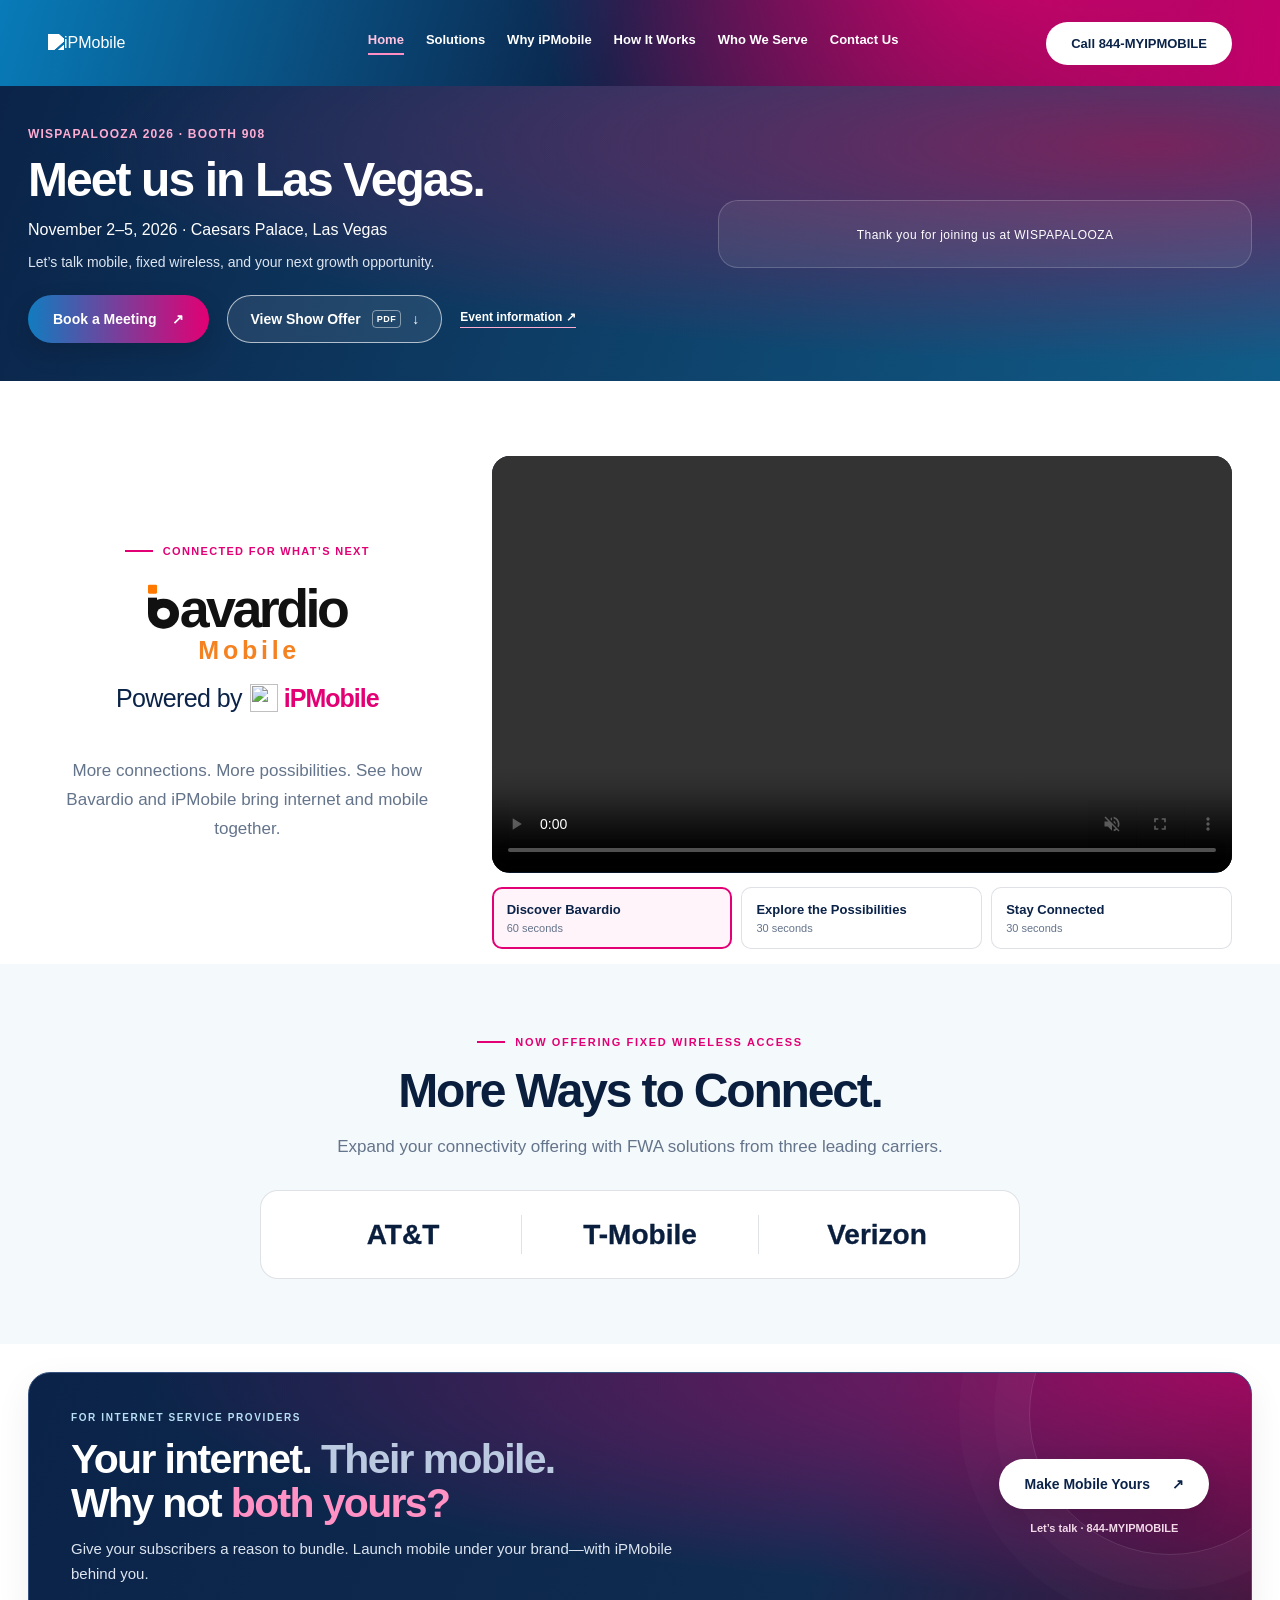
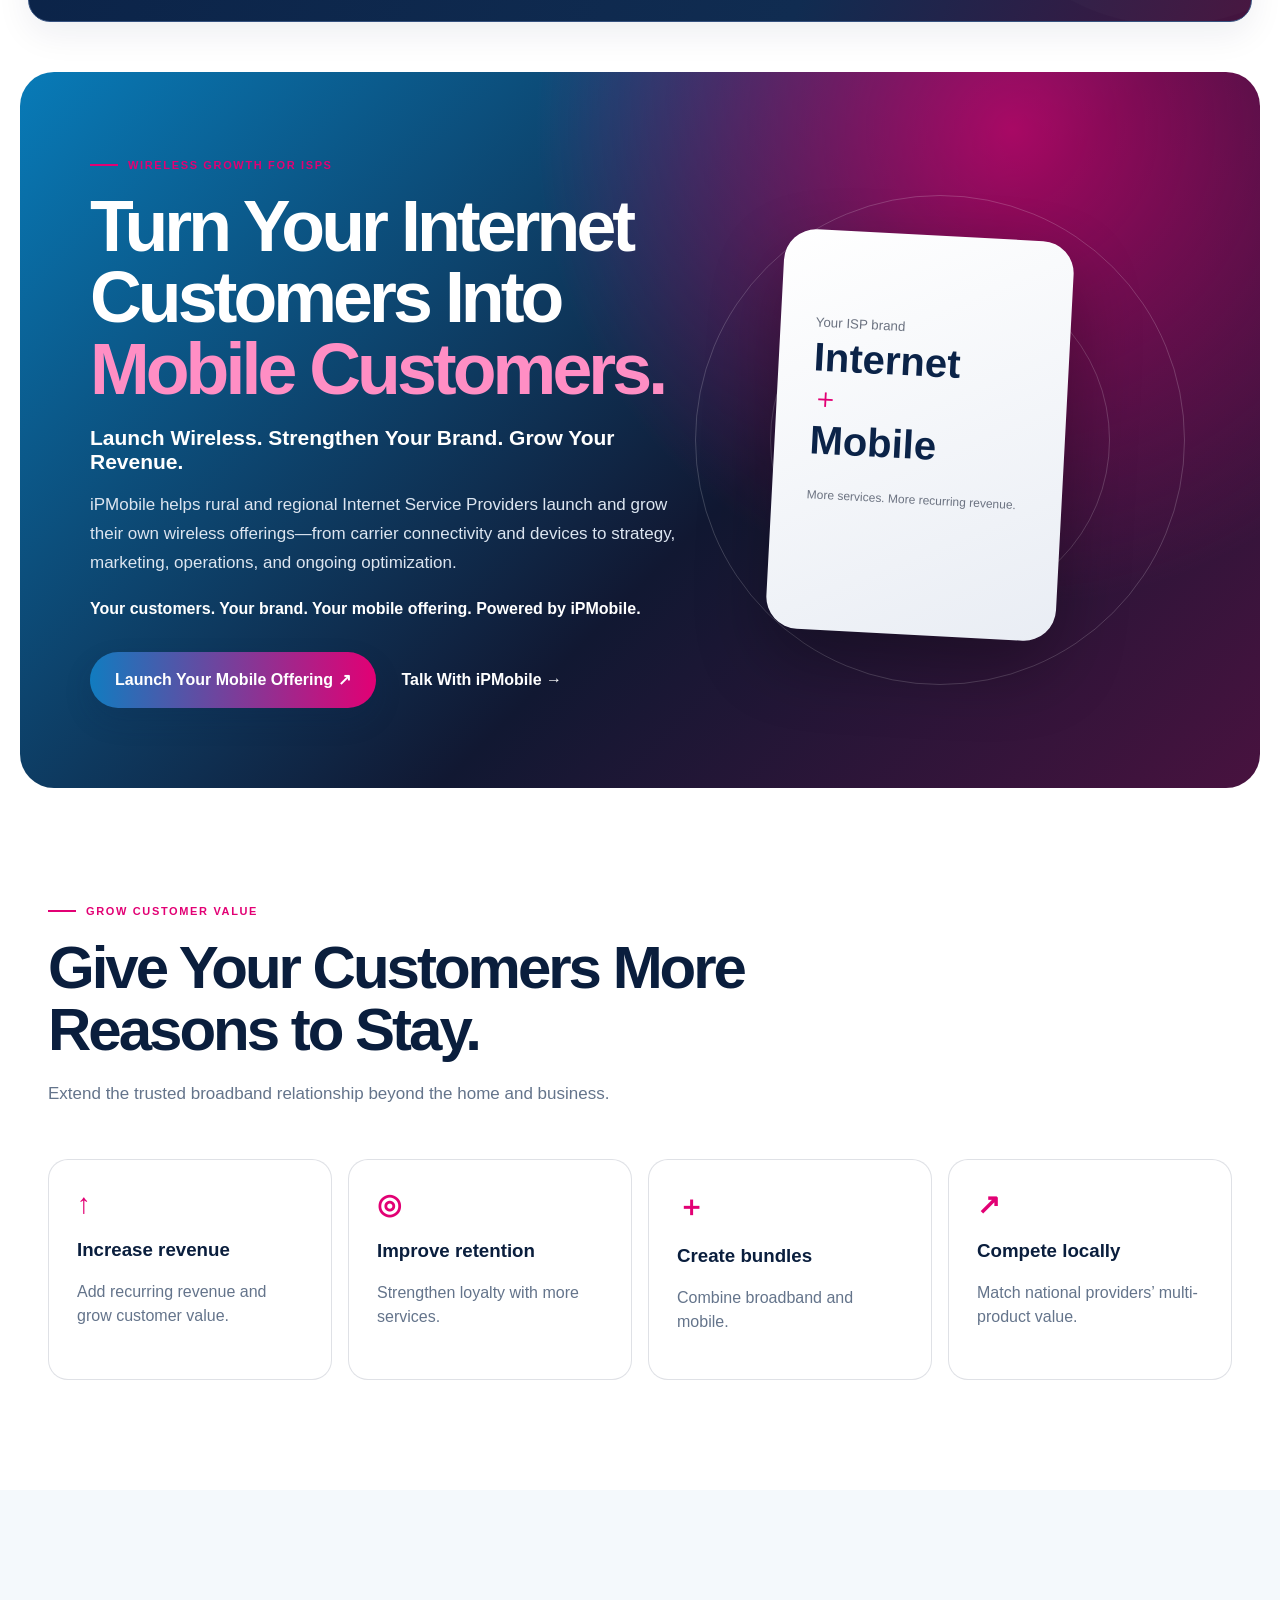
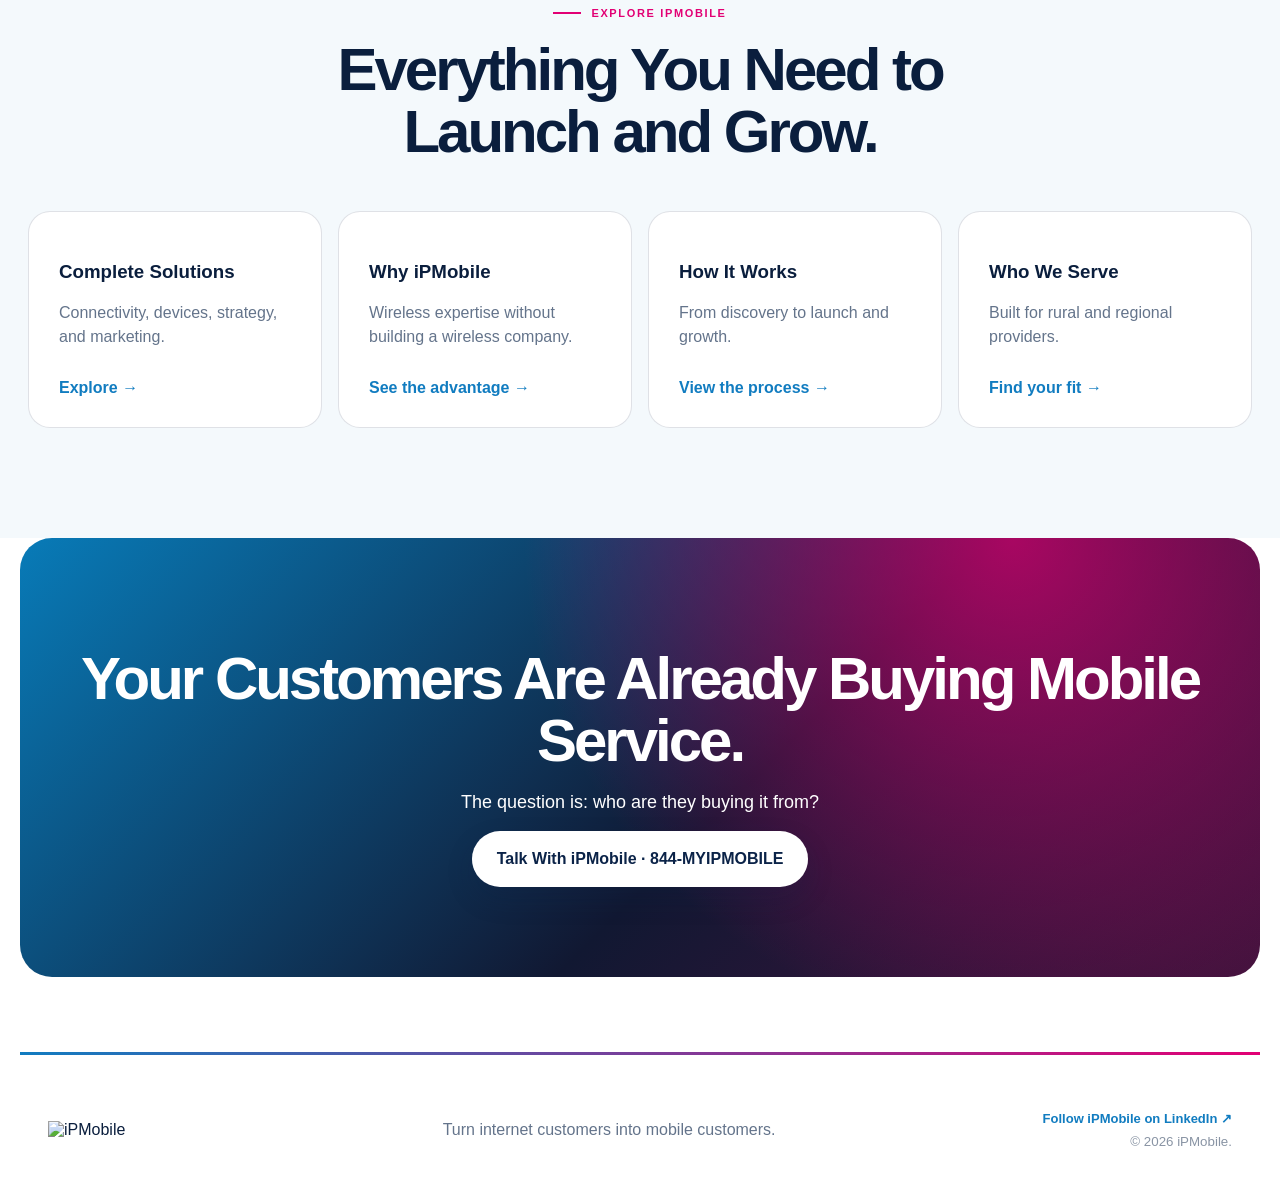
==== commit 0dafad77: "Link review homepage to inline team-profile preview" ====
--- a/index.html
+++ b/index.html
@@ -1,4 +1,4 @@
-<!doctype html><html lang="en"><head><meta charset="utf-8"><meta name="viewport" content="width=device-width,initial-scale=1"><meta name="robots" content="noindex,nofollow"><title>iPMobile | Wireless Growth for ISPs</title><link rel="stylesheet" href="review.css?v=9"><style>.isp-savings{padding:85px 28px;background:#fff}.isp-savings-grid{display:grid;grid-template-columns:1.15fr .85fr;gap:75px;align-items:center}.isp-savings h2{font-size:clamp(36px,4vw,55px);line-height:1.05;letter-spacing:-.045em;margin:21px 0}.isp-savings-grid>div>p{font-size:17px;line-height:1.75;color:var(--muted);max-width:610px}.isp-savings .button{margin-top:17px;gap:20px}.isp-savings-phone{display:block;margin-top:17px;color:var(--blue);font-size:14px;font-weight:700}.isp-offer-card{padding:40px;border-radius:28px;color:#fff;background:radial-gradient(circle at 110% 0,#bf006c,transparent 65%),linear-gradient(140deg,#137bb5,#0b2348 70%);box-shadow:0 22px 60px #0b23481a;transform:rotate(1deg)}.isp-offer-kicker{font-size:10px;text-transform:uppercase;letter-spacing:.14em;color:#d6e9fc;font-weight:700}.isp-offer-card h3{font-size:clamp(30px,3vw,42px);letter-spacing:-.04em;line-height:1.1;margin:30px 0 20px}.isp-offer-card em{font-style:normal;color:#ffabd4}.isp-savings .isp-offer-card p{color:#dce5f0;line-height:1.7;font-size:16px}.isp-offer-tags{display:flex;flex-wrap:wrap;gap:8px;margin:27px 0}.isp-offer-tags span{padding:8px 11px;background:#ffffff12;border:1px solid #ffffff30;border-radius:50px;font-size:11px}.isp-offer-footer{padding-top:20px;border-top:1px solid #ffffff30;font-size:13px;color:#dce5f0}.isp-offer-footer strong{font-size:20px;color:white;margin-left:5px}@media(max-width:850px){.isp-savings-grid{grid-template-columns:1fr;gap:32px}.isp-offer-card{max-width:520px;transform:none}}@media(max-width:620px){.isp-savings{padding:55px 20px}.isp-offer-card{padding:30px}.isp-savings .button{font-size:14px;padding-inline:20px}}</style><style>.isp-savings{padding:32px 28px;background:#fff}.isp-savings-compact{display:flex;align-items:center;justify-content:space-between;gap:35px;border-left:4px solid var(--pink);padding-left:25px}.isp-savings-compact>div{max-width:820px}.isp-savings .isp-savings-compact h2{font-size:clamp(25px,2.7vw,34px);line-height:1.15;margin:10px 0;letter-spacing:-.035em}.isp-savings .isp-savings-compact p{font-size:15px;line-height:1.6;margin:0;color:var(--muted)}.isp-savings .isp-savings-compact .button{margin:0;flex-shrink:0;min-height:48px;font-size:14px;gap:15px}@media(max-width:700px){.isp-savings{padding:28px 20px}.isp-savings-compact{align-items:flex-start;flex-direction:column;gap:20px;padding-left:18px}.isp-savings .eyebrow{font-size:10px}}</style><style>.isp-savings{padding:28px}.isp-campaign{position:relative;isolation:isolate;overflow:hidden;display:flex;align-items:center;justify-content:space-between;gap:40px;padding:34px 42px;border:1px solid #365280;border-radius:22px;color:#fff;background:radial-gradient(ellipse at 100% 0,rgba(226,0,116,.6),transparent 64%),linear-gradient(110deg,#0b2348,#102c51 65%,#45133e);box-shadow:0 12px 35px #0b234812}.isp-campaign:after{content:"";position:absolute;z-index:-1;width:280px;height:280px;right:-60px;top:-100px;border:1px solid #ffffff20;border-radius:50%;box-shadow:0 0 0 35px #ffffff05,0 0 0 70px #ffffff04;pointer-events:none}.isp-campaign-kicker{font-size:10px;letter-spacing:.16em;font-weight:800;color:#b9dff6}.isp-savings .isp-campaign h2{font-size:clamp(29px,3.2vw,42px);line-height:1.06;letter-spacing:-.04em;margin:13px 0 12px}.isp-campaign h2>span{color:#bbcae0}.isp-campaign h2 em{font-style:normal;color:#ff91c5}.isp-savings .isp-campaign p{max-width:650px;margin:0;font-size:15px;line-height:1.65;color:#dce5f0}.isp-campaign-action{display:flex;flex-direction:column;align-items:center;gap:13px;flex-shrink:0;position:relative}.isp-savings .isp-campaign .button{margin:0;min-height:50px;font-size:14px;gap:22px;background:#fff;color:var(--navy);box-shadow:0 9px 24px #0002}.isp-campaign .button:hover{background:#ffe8f4}.isp-campaign-call{font-size:11px;color:#f2d8e8;font-weight:700}@media(max-width:700px){.isp-savings{padding:22px 20px}.isp-campaign{padding:28px 25px;gap:24px;align-items:flex-start;flex-direction:column}.isp-campaign-action{align-items:flex-start}.isp-savings .isp-campaign h2{font-size:34px}.isp-savings .isp-campaign p{font-size:14px}}</style><style>.bavardio-mobile{display:block;color:#ff7900;font:500 clamp(22px,2.5vw,29px)/1.2 "Trebuchet MS",Arial,sans-serif;letter-spacing:.14em;margin:3px 0 0 2px}.bavardio-mobile+.bavardio-endorsement{margin-top:18px}</style><style>.bavardio-stacked{display:flex;flex-direction:column;align-items:center;width:250px;max-width:100%;color:#292929;letter-spacing:normal}.bavardio-stacked .bavardio-symbol{font-size:116px;flex:0 0 auto;margin:0 0 9px;align-self:center;transform:none}.bavardio-stacked .bavardio-stem,.bavardio-stacked .bavardio-bowl{background:#292929}.bavardio-stacked .bavardio-square{background:#ff850b}.bavardio-name{font:800 40px/1 "Arial Rounded MT Bold","Trebuchet MS",Arial,sans-serif;letter-spacing:-.055em}.bavardio-stacked .bavardio-mobile{font:500 27px/1.1 "Trebuchet MS",Arial,sans-serif;color:#ff850b;letter-spacing:.12em;margin:0 0 0 4px}.partner-section .bavardio-lockup{display:flex;flex-direction:column;align-items:flex-start}.bavardio-stacked+.bavardio-endorsement{margin-top:24px;font-size:21px}</style><style>.bavardio-stacked .bavardio-mobile{font-family:"Century Gothic","Avant Garde","Trebuchet MS",Arial,sans-serif;font-size:27px;font-weight:400;line-height:1.15;letter-spacing:.16em;color:#ff850b;margin:0 0 0 4px;-webkit-text-stroke:.25px currentColor}</style><style>.bavardio-restored{display:inline-flex;flex-direction:column;align-items:center}.bavardio-restored .bavardio-mobile{font-family:"Century Gothic","Avant Garde","Trebuchet MS",Arial,sans-serif;font-size:27px;font-weight:400;line-height:1.15;letter-spacing:.16em;color:#ff850b;margin:3px 0 0 4px;-webkit-text-stroke:.25px currentColor}.bavardio-restored+.bavardio-endorsement{margin-top:18px}</style><style>.bavardio-restored .bavardio-mobile{font-family:"Courier New",Courier,monospace;font-size:24px;font-weight:700;line-height:1.2;letter-spacing:0;color:#d9470b;-webkit-text-stroke:0;margin-top:6px}</style><style>.bavardio-restored .bavardio-type{display:flex;align-items:baseline;color:#111;font-family:"Arial Rounded MT Bold","Trebuchet MS",Arial,sans-serif;font-size:clamp(40px,4.2vw,54px);font-weight:700;letter-spacing:-.065em;line-height:1.1}.bavardio-restored .bavardio-symbol{font-size:inherit;position:relative;display:inline-block;width:.57em;height:.82em;flex:0 0 .57em;margin-right:.015em;align-self:center;transform:translateY(-.025em)}.bavardio-restored .bavardio-square{background:#ff7900}.bavardio-restored .bavardio-stem,.bavardio-restored .bavardio-bowl{background:#111}</style><style>.bavardio-restored{width:max-content;max-width:100%}.bavardio-restored .bavardio-mobile{align-self:center;font-family:"Century Gothic","Trebuchet MS",Arial,sans-serif;font-size:clamp(21px,2.2vw,25px);font-weight:400;line-height:1.15;letter-spacing:.17em;color:#ff850b;margin:4px -.17em 0 0;-webkit-text-stroke:0;text-transform:none}</style><style>.bavardio-restored .bavardio-mobile{font-family:"Century Gothic","Avenir Next","Trebuchet MS",sans-serif;font-size:25px;font-weight:500;line-height:1;letter-spacing:.15em;color:#f58220;margin:0 -.15em 0 0;-webkit-text-stroke:.35px currentColor;font-kerning:normal}</style><style>.bavardio-restored .bavardio-mobile{font-weight:700;-webkit-text-stroke:0}</style><style>.bavardio-restored .bavardio-mobile{font-weight:900;-webkit-text-stroke:.6px currentColor}</style><style>.bavardio-restored .bavardio-mobile{font-weight:900;-webkit-text-stroke:1.1px currentColor}</style><style>.bavardio-restored .bavardio-mobile{font-weight:700;-webkit-text-stroke:0}</style><style>.network-references{display:flex;justify-content:center;align-items:center;flex-wrap:wrap;gap:20px 38px;margin:26px auto 0;padding:20px 24px;border-top:1px solid var(--line);border-bottom:1px solid var(--line);max-width:650px}.network-references span{font:400 20px/1.4 Arial,sans-serif;letter-spacing:normal;color:var(--ink)}@media(max-width:620px){.network-references{gap:16px 25px;padding:18px 12px}.network-references span{font-size:18px}}</style><style>.network-references span{font-size:28px;font-weight:700;color:var(--ink);letter-spacing:normal}@media(max-width:620px){.network-references{gap:16px 23px}.network-references span{font-size:23px}}</style><style>.network-references span{font-weight:900;-webkit-text-stroke:.3px currentColor}</style><style>.network-references{display:flex;flex-wrap:nowrap;justify-content:center;align-items:center;gap:0;background:#fff;border:1px solid var(--line);border-radius:18px;max-width:760px;margin:28px auto 0;padding:24px}.network-references span{flex:1;text-align:center;min-width:0;padding:0 12px}.network-references span+span{border-left:1px solid var(--line)}@media(max-width:620px){.network-references{padding:20px 10px;gap:0}.network-references span{padding:0 5px;font-size:22px}}@media(max-width:360px){.network-references span{font-size:19px}}</style><style>.event-offer{min-height:48px;gap:11px;padding:0 22px;background:rgba(255,255,255,.09);border:1px solid rgba(255,255,255,.65);color:#fff;box-shadow:none;font-size:14px}.event-offer:hover{background:rgba(255,255,255,.18)}.offer-file-type{font-size:9px;letter-spacing:.06em;border:1px solid rgba(255,255,255,.45);border-radius:4px;padding:3px 4px}.event-actions{gap:14px 18px}.event-actions .event-details{font-size:12px}@media(max-width:620px){.event-actions .event-book,.event-actions .event-offer{width:100%}.event-actions .event-details{margin-top:3px}}</style><style>.partner-copy{text-align:center}.partner-copy>.eyebrow{justify-content:center}.partner-section .partner-copy .bavardio-lockup{align-items:center}.partner-copy .bavardio-endorsement{justify-content:center}.partner-copy>p{margin-left:auto;margin-right:auto}</style><style>.partner-copy{display:flex;flex-direction:column;align-items:center;text-align:center}.partner-copy>.eyebrow{align-self:center}.partner-section .partner-copy .bavardio-lockup{display:flex;width:100%;align-items:center;text-align:center}.partner-copy .bavardio-restored{align-self:center;margin-left:auto;margin-right:auto}.partner-copy .bavardio-endorsement{align-self:center;justify-content:center}.partner-copy>p{width:100%}.event-offer{font-family:inherit;cursor:pointer}.show-offer-panel{padding:35px 28px 25px;scroll-margin-top:110px}.show-offer-panel[hidden]{display:none}.show-offer-heading{display:flex;justify-content:space-between;align-items:center;gap:20px;margin-bottom:20px}.show-offer-heading h2{margin:10px 0;font-size:28px;letter-spacing:-.03em}.show-offer-heading button{border:1px solid var(--line);background:#fff;color:var(--navy);border-radius:30px;padding:12px 18px;cursor:pointer;font:700 13px Arial,sans-serif}.show-offer-panel iframe{display:block;width:100%;height:850px;border:1px solid var(--line);border-radius:16px;background:#f4f9fc}.show-offer-fallback{font-size:13px;color:var(--muted)}.show-offer-fallback a{color:var(--blue);text-decoration:underline}@media(max-width:620px){.show-offer-panel{padding:25px 20px;scroll-margin-top:160px}.show-offer-heading h2{font-size:23px}.show-offer-panel iframe{height:650px}}</style><style>.show-offer-image{display:block;width:100%;max-width:850px;height:auto;margin:0 auto;border:1px solid var(--line);border-radius:14px}.show-offer-fallback{text-align:center}</style></head><body><header class="site-header"><a class="brand" href="index.html"><img src="https://www.ipmobile.ai/assets/ipmobile-logo.png" alt="iPMobile"></a><nav><a class="active" href="index.html">Home</a><a href="https://www.ipmobile.ai/solutions.html">Solutions</a><a href="https://www.ipmobile.ai/why-ipmobile.html">Why iPMobile</a><a href="https://www.ipmobile.ai/how-it-works.html">How It Works</a><a href="https://www.ipmobile.ai/who-we-serve.html">Who We Serve</a><a href="https://www.ipmobile.ai/contact.html">Contact Us</a></nav><a class="button light small" href="tel:8446947662">Call 844-MYIPMOBILE</a></header><main><section class="event-banner" id="event" aria-labelledby="event-title"><div class="shell event-layout"><div><span class="event-eyebrow">WISPAPALOOZA 2026 · BOOTH 908</span><h2 id="event-title">Meet us in Las Vegas.</h2><p>November 2–5, 2026 · Caesars Palace, Las Vegas</p><p class="event-description">Let’s talk mobile, fixed wireless, and your next growth opportunity.</p><div class="event-actions"><a class="button event-book" href="https://calendar.app.google/sCq1uGNjbtY5FYhL6" target="_blank" rel="noopener noreferrer">Book a Meeting <span aria-hidden="true">↗</span></a><button class="button event-offer" id="show-offer-toggle" type="button" aria-expanded="false" aria-controls="show-offer-panel">View Show Offer <span class="offer-file-type">PDF</span> <span aria-hidden="true">↓</span></button><a class="event-details" href="https://www.wispaevents.org/" target="_blank" rel="noopener noreferrer">Event information ↗</a></div></div><div class="event-countdown"><span id="countdown-label">Counting down to WISPAPALOOZA</span><div id="countdown" role="timer" aria-label="Time until WISPAPALOOZA begins"><div><b data-unit="days">--</b><small>Days</small></div><div><b data-unit="hours">--</b><small>Hours</small></div><div><b data-unit="minutes">--</b><small>Minutes</small></div><div><b data-unit="seconds">--</b><small>Seconds</small></div></div><small class="countdown-note">November 2 · Las Vegas time</small></div></div></section><section class="show-offer-panel shell" id="show-offer-panel" hidden aria-labelledby="show-offer-title"><div class="show-offer-heading"><div><span class="eyebrow">WISPAPALOOZA exclusive</span><h2 id="show-offer-title">Your Mobile Growth Opportunity</h2></div><button type="button" id="show-offer-close" aria-label="Close show offer">Close ×</button></div><img class="show-offer-image" src="wispa-flyer-placement-source.png" alt="Bavardio Mobile WISPAPALOOZA offer: up to 10% residuals, internet and mobile bundle comparison, and complimentary one-hour consultation. Download the PDF for full details." loading="lazy"><p class="show-offer-fallback">Can’t see the flyer? <a href="WISPAPALOOZA-half-page-matched-text-size.pdf" download>Download the PDF</a></p></section><section class="partner-section shell" id="videos" aria-labelledby="partner-title"><div class="partner-copy"><span class="eyebrow">Connected for What’s Next</span><h2 id="partner-title" class="bavardio-lockup"><span class="bavardio-restored"><span class="bavardio-type" aria-label="bavardio"><span class="bavardio-symbol" aria-hidden="true"><span class="bavardio-square"></span><span class="bavardio-stem"></span><span class="bavardio-bowl"></span></span><span aria-hidden="true">avardio</span></span><span class="bavardio-mobile">Mobile</span></span><span class="bavardio-endorsement">Powered by <span class="ipmobile-signature"><img src="https://www.ipmobile.ai/assets/ipmobile-mark.png" alt="" width="28" height="28"><strong>iPMobile</strong></span></span></h2><p>More connections. More possibilities. See how Bavardio and iPMobile bring internet and mobile together.</p></div><div class="partner-player"><video id="video-player" autoplay muted playsinline controls preload="auto" aria-label="Bavardio partnership videos in continuous rotation"><source src="bavardio-60sec.mp4" type="video/mp4"></video><div class="video-selectors" role="group" aria-label="Choose a Bavardio video"><button type="button" data-clip="0" aria-pressed="true">Discover Bavardio <small>60 seconds</small></button><button type="button" data-clip="1" aria-pressed="false">Explore the Possibilities <small>30 seconds</small></button><button type="button" data-clip="2" aria-pressed="false">Stay Connected <small>30 seconds</small></button></div><span id="video-status" hidden></span></div></section><section class="fwa-section" id="fwa"><div class="shell"><span class="eyebrow">Now offering fixed wireless access</span><h2>More Ways to Connect.</h2><p>Expand your connectivity offering with FWA solutions from three leading carriers.</p><div class="network-references" aria-label="Network names"><span>AT&amp;T</span><span>T-Mobile</span><span>Verizon</span></div></div></section><section class="isp-savings" aria-labelledby="isp-savings-title"><div class="shell isp-campaign"><div class="isp-campaign-copy"><span class="isp-campaign-kicker">FOR INTERNET SERVICE PROVIDERS</span><h2 id="isp-savings-title">Your internet. <span>Their mobile.</span><br>Why not <em>both yours?</em></h2><p>Give your subscribers a reason to bundle. Launch mobile under your brand—with iPMobile behind you.</p></div><div class="isp-campaign-action"><a class="button" href="https://www.ipmobile.ai/contact.html">Make Mobile Yours <span aria-hidden="true">↗</span></a><a class="isp-campaign-call" href="tel:8446947662">Let’s talk · 844-MYIPMOBILE</a></div></div></section><section class="hero shell"><div><span class="eyebrow">Wireless growth for ISPs</span><h1>Turn Your Internet Customers Into <em>Mobile Customers.</em></h1><h2>Launch Wireless. Strengthen Your Brand. Grow Your Revenue.</h2><p>iPMobile helps rural and regional Internet Service Providers launch and grow their own wireless offerings—from carrier connectivity and devices to strategy, marketing, operations, and ongoing optimization.</p><strong>Your customers. Your brand. Your mobile offering. Powered by iPMobile.</strong><div class="actions"><a class="button" href="https://www.ipmobile.ai/solutions.html">Launch Your Mobile Offering ↗</a><a href="tel:8446947662">Talk With iPMobile →</a></div></div><div class="hero-art" aria-hidden="true"><div class="orbit one"></div><div class="orbit two"></div><div class="connect-card"><img src="https://www.ipmobile.ai/assets/ipmobile-mark.png" alt=""><small>Your ISP brand</small><b>Internet</b><i>＋</i><b>Mobile</b><span>More services. More recurring revenue.</span></div></div></section><section class="section shell"><div class="lead"><span class="eyebrow">Grow customer value</span><h2>Give Your Customers More Reasons to Stay.</h2><p>Extend the trusted broadband relationship beyond the home and business.</p></div><div class="benefits"><article><b>↑</b><h3>Increase revenue</h3><p>Add recurring revenue and grow customer value.</p></article><article><b>◎</b><h3>Improve retention</h3><p>Strengthen loyalty with more services.</p></article><article><b>＋</b><h3>Create bundles</h3><p>Combine broadband and mobile.</p></article><article><b>↗</b><h3>Compete locally</h3><p>Match national providers’ multi-product value.</p></article></div></section><section class="section page-links"><div class="shell"><div class="lead center"><span class="eyebrow">Explore iPMobile</span><h2>Everything You Need to Launch and Grow.</h2></div><div class="link-grid"><a href="https://www.ipmobile.ai/solutions.html"><h3>Complete Solutions</h3><p>Connectivity, devices, strategy, and marketing.</p><b>Explore →</b></a><a href="https://www.ipmobile.ai/why-ipmobile.html"><h3>Why iPMobile</h3><p>Wireless expertise without building a wireless company.</p><b>See the advantage →</b></a><a href="https://www.ipmobile.ai/how-it-works.html"><h3>How It Works</h3><p>From discovery to launch and growth.</p><b>View the process →</b></a><a href="https://www.ipmobile.ai/who-we-serve.html"><h3>Who We Serve</h3><p>Built for rural and regional providers.</p><b>Find your fit →</b></a></div></div></section><section class="final shell"><h2>Your Customers Are Already Buying Mobile Service.</h2><p>The question is: who are they buying it from?</p><a class="button light" href="tel:8446947662">Talk With iPMobile · 844-MYIPMOBILE</a></section></main><footer class="shell"><a class="brand" href="index.html"><img src="https://www.ipmobile.ai/assets/ipmobile-logo.png" alt="iPMobile"></a><p>Turn internet customers into mobile customers.</p><div class="footer-meta"><a class="linkedin-link" href="https://www.linkedin.com/company/ip-mobile-ai" target="_blank" rel="noopener noreferrer">Follow iPMobile on LinkedIn ↗</a><small>© 2026 iPMobile.</small></div></footer><script src="review.js?v=9"></script><script>const offerToggle=document.getElementById("show-offer-toggle"),offerPanel=document.getElementById("show-offer-panel");offerToggle.addEventListener("click",()=>{const open=offerPanel.hidden;offerPanel.hidden=!open;offerToggle.setAttribute("aria-expanded",String(open));if(open)offerPanel.scrollIntoView({behavior:"smooth",block:"start"});});document.getElementById("show-offer-close").addEventListener("click",()=>{offerPanel.hidden=true;offerToggle.setAttribute("aria-expanded","false");offerToggle.focus();});</script></body></html>
+<!doctype html><html lang="en"><head><meta charset="utf-8"><meta name="viewport" content="width=device-width,initial-scale=1"><meta name="robots" content="noindex,nofollow"><title>iPMobile | Wireless Growth for ISPs</title><link rel="stylesheet" href="review.css?v=9"><style>.isp-savings{padding:85px 28px;background:#fff}.isp-savings-grid{display:grid;grid-template-columns:1.15fr .85fr;gap:75px;align-items:center}.isp-savings h2{font-size:clamp(36px,4vw,55px);line-height:1.05;letter-spacing:-.045em;margin:21px 0}.isp-savings-grid>div>p{font-size:17px;line-height:1.75;color:var(--muted);max-width:610px}.isp-savings .button{margin-top:17px;gap:20px}.isp-savings-phone{display:block;margin-top:17px;color:var(--blue);font-size:14px;font-weight:700}.isp-offer-card{padding:40px;border-radius:28px;color:#fff;background:radial-gradient(circle at 110% 0,#bf006c,transparent 65%),linear-gradient(140deg,#137bb5,#0b2348 70%);box-shadow:0 22px 60px #0b23481a;transform:rotate(1deg)}.isp-offer-kicker{font-size:10px;text-transform:uppercase;letter-spacing:.14em;color:#d6e9fc;font-weight:700}.isp-offer-card h3{font-size:clamp(30px,3vw,42px);letter-spacing:-.04em;line-height:1.1;margin:30px 0 20px}.isp-offer-card em{font-style:normal;color:#ffabd4}.isp-savings .isp-offer-card p{color:#dce5f0;line-height:1.7;font-size:16px}.isp-offer-tags{display:flex;flex-wrap:wrap;gap:8px;margin:27px 0}.isp-offer-tags span{padding:8px 11px;background:#ffffff12;border:1px solid #ffffff30;border-radius:50px;font-size:11px}.isp-offer-footer{padding-top:20px;border-top:1px solid #ffffff30;font-size:13px;color:#dce5f0}.isp-offer-footer strong{font-size:20px;color:white;margin-left:5px}@media(max-width:850px){.isp-savings-grid{grid-template-columns:1fr;gap:32px}.isp-offer-card{max-width:520px;transform:none}}@media(max-width:620px){.isp-savings{padding:55px 20px}.isp-offer-card{padding:30px}.isp-savings .button{font-size:14px;padding-inline:20px}}</style><style>.isp-savings{padding:32px 28px;background:#fff}.isp-savings-compact{display:flex;align-items:center;justify-content:space-between;gap:35px;border-left:4px solid var(--pink);padding-left:25px}.isp-savings-compact>div{max-width:820px}.isp-savings .isp-savings-compact h2{font-size:clamp(25px,2.7vw,34px);line-height:1.15;margin:10px 0;letter-spacing:-.035em}.isp-savings .isp-savings-compact p{font-size:15px;line-height:1.6;margin:0;color:var(--muted)}.isp-savings .isp-savings-compact .button{margin:0;flex-shrink:0;min-height:48px;font-size:14px;gap:15px}@media(max-width:700px){.isp-savings{padding:28px 20px}.isp-savings-compact{align-items:flex-start;flex-direction:column;gap:20px;padding-left:18px}.isp-savings .eyebrow{font-size:10px}}</style><style>.isp-savings{padding:28px}.isp-campaign{position:relative;isolation:isolate;overflow:hidden;display:flex;align-items:center;justify-content:space-between;gap:40px;padding:34px 42px;border:1px solid #365280;border-radius:22px;color:#fff;background:radial-gradient(ellipse at 100% 0,rgba(226,0,116,.6),transparent 64%),linear-gradient(110deg,#0b2348,#102c51 65%,#45133e);box-shadow:0 12px 35px #0b234812}.isp-campaign:after{content:"";position:absolute;z-index:-1;width:280px;height:280px;right:-60px;top:-100px;border:1px solid #ffffff20;border-radius:50%;box-shadow:0 0 0 35px #ffffff05,0 0 0 70px #ffffff04;pointer-events:none}.isp-campaign-kicker{font-size:10px;letter-spacing:.16em;font-weight:800;color:#b9dff6}.isp-savings .isp-campaign h2{font-size:clamp(29px,3.2vw,42px);line-height:1.06;letter-spacing:-.04em;margin:13px 0 12px}.isp-campaign h2>span{color:#bbcae0}.isp-campaign h2 em{font-style:normal;color:#ff91c5}.isp-savings .isp-campaign p{max-width:650px;margin:0;font-size:15px;line-height:1.65;color:#dce5f0}.isp-campaign-action{display:flex;flex-direction:column;align-items:center;gap:13px;flex-shrink:0;position:relative}.isp-savings .isp-campaign .button{margin:0;min-height:50px;font-size:14px;gap:22px;background:#fff;color:var(--navy);box-shadow:0 9px 24px #0002}.isp-campaign .button:hover{background:#ffe8f4}.isp-campaign-call{font-size:11px;color:#f2d8e8;font-weight:700}@media(max-width:700px){.isp-savings{padding:22px 20px}.isp-campaign{padding:28px 25px;gap:24px;align-items:flex-start;flex-direction:column}.isp-campaign-action{align-items:flex-start}.isp-savings .isp-campaign h2{font-size:34px}.isp-savings .isp-campaign p{font-size:14px}}</style><style>.bavardio-mobile{display:block;color:#ff7900;font:500 clamp(22px,2.5vw,29px)/1.2 "Trebuchet MS",Arial,sans-serif;letter-spacing:.14em;margin:3px 0 0 2px}.bavardio-mobile+.bavardio-endorsement{margin-top:18px}</style><style>.bavardio-stacked{display:flex;flex-direction:column;align-items:center;width:250px;max-width:100%;color:#292929;letter-spacing:normal}.bavardio-stacked .bavardio-symbol{font-size:116px;flex:0 0 auto;margin:0 0 9px;align-self:center;transform:none}.bavardio-stacked .bavardio-stem,.bavardio-stacked .bavardio-bowl{background:#292929}.bavardio-stacked .bavardio-square{background:#ff850b}.bavardio-name{font:800 40px/1 "Arial Rounded MT Bold","Trebuchet MS",Arial,sans-serif;letter-spacing:-.055em}.bavardio-stacked .bavardio-mobile{font:500 27px/1.1 "Trebuchet MS",Arial,sans-serif;color:#ff850b;letter-spacing:.12em;margin:0 0 0 4px}.partner-section .bavardio-lockup{display:flex;flex-direction:column;align-items:flex-start}.bavardio-stacked+.bavardio-endorsement{margin-top:24px;font-size:21px}</style><style>.bavardio-stacked .bavardio-mobile{font-family:"Century Gothic","Avant Garde","Trebuchet MS",Arial,sans-serif;font-size:27px;font-weight:400;line-height:1.15;letter-spacing:.16em;color:#ff850b;margin:0 0 0 4px;-webkit-text-stroke:.25px currentColor}</style><style>.bavardio-restored{display:inline-flex;flex-direction:column;align-items:center}.bavardio-restored .bavardio-mobile{font-family:"Century Gothic","Avant Garde","Trebuchet MS",Arial,sans-serif;font-size:27px;font-weight:400;line-height:1.15;letter-spacing:.16em;color:#ff850b;margin:3px 0 0 4px;-webkit-text-stroke:.25px currentColor}.bavardio-restored+.bavardio-endorsement{margin-top:18px}</style><style>.bavardio-restored .bavardio-mobile{font-family:"Courier New",Courier,monospace;font-size:24px;font-weight:700;line-height:1.2;letter-spacing:0;color:#d9470b;-webkit-text-stroke:0;margin-top:6px}</style><style>.bavardio-restored .bavardio-type{display:flex;align-items:baseline;color:#111;font-family:"Arial Rounded MT Bold","Trebuchet MS",Arial,sans-serif;font-size:clamp(40px,4.2vw,54px);font-weight:700;letter-spacing:-.065em;line-height:1.1}.bavardio-restored .bavardio-symbol{font-size:inherit;position:relative;display:inline-block;width:.57em;height:.82em;flex:0 0 .57em;margin-right:.015em;align-self:center;transform:translateY(-.025em)}.bavardio-restored .bavardio-square{background:#ff7900}.bavardio-restored .bavardio-stem,.bavardio-restored .bavardio-bowl{background:#111}</style><style>.bavardio-restored{width:max-content;max-width:100%}.bavardio-restored .bavardio-mobile{align-self:center;font-family:"Century Gothic","Trebuchet MS",Arial,sans-serif;font-size:clamp(21px,2.2vw,25px);font-weight:400;line-height:1.15;letter-spacing:.17em;color:#ff850b;margin:4px -.17em 0 0;-webkit-text-stroke:0;text-transform:none}</style><style>.bavardio-restored .bavardio-mobile{font-family:"Century Gothic","Avenir Next","Trebuchet MS",sans-serif;font-size:25px;font-weight:500;line-height:1;letter-spacing:.15em;color:#f58220;margin:0 -.15em 0 0;-webkit-text-stroke:.35px currentColor;font-kerning:normal}</style><style>.bavardio-restored .bavardio-mobile{font-weight:700;-webkit-text-stroke:0}</style><style>.bavardio-restored .bavardio-mobile{font-weight:900;-webkit-text-stroke:.6px currentColor}</style><style>.bavardio-restored .bavardio-mobile{font-weight:900;-webkit-text-stroke:1.1px currentColor}</style><style>.bavardio-restored .bavardio-mobile{font-weight:700;-webkit-text-stroke:0}</style><style>.network-references{display:flex;justify-content:center;align-items:center;flex-wrap:wrap;gap:20px 38px;margin:26px auto 0;padding:20px 24px;border-top:1px solid var(--line);border-bottom:1px solid var(--line);max-width:650px}.network-references span{font:400 20px/1.4 Arial,sans-serif;letter-spacing:normal;color:var(--ink)}@media(max-width:620px){.network-references{gap:16px 25px;padding:18px 12px}.network-references span{font-size:18px}}</style><style>.network-references span{font-size:28px;font-weight:700;color:var(--ink);letter-spacing:normal}@media(max-width:620px){.network-references{gap:16px 23px}.network-references span{font-size:23px}}</style><style>.network-references span{font-weight:900;-webkit-text-stroke:.3px currentColor}</style><style>.network-references{display:flex;flex-wrap:nowrap;justify-content:center;align-items:center;gap:0;background:#fff;border:1px solid var(--line);border-radius:18px;max-width:760px;margin:28px auto 0;padding:24px}.network-references span{flex:1;text-align:center;min-width:0;padding:0 12px}.network-references span+span{border-left:1px solid var(--line)}@media(max-width:620px){.network-references{padding:20px 10px;gap:0}.network-references span{padding:0 5px;font-size:22px}}@media(max-width:360px){.network-references span{font-size:19px}}</style><style>.event-offer{min-height:48px;gap:11px;padding:0 22px;background:rgba(255,255,255,.09);border:1px solid rgba(255,255,255,.65);color:#fff;box-shadow:none;font-size:14px}.event-offer:hover{background:rgba(255,255,255,.18)}.offer-file-type{font-size:9px;letter-spacing:.06em;border:1px solid rgba(255,255,255,.45);border-radius:4px;padding:3px 4px}.event-actions{gap:14px 18px}.event-actions .event-details{font-size:12px}@media(max-width:620px){.event-actions .event-book,.event-actions .event-offer{width:100%}.event-actions .event-details{margin-top:3px}}</style><style>.partner-copy{text-align:center}.partner-copy>.eyebrow{justify-content:center}.partner-section .partner-copy .bavardio-lockup{align-items:center}.partner-copy .bavardio-endorsement{justify-content:center}.partner-copy>p{margin-left:auto;margin-right:auto}</style><style>.partner-copy{display:flex;flex-direction:column;align-items:center;text-align:center}.partner-copy>.eyebrow{align-self:center}.partner-section .partner-copy .bavardio-lockup{display:flex;width:100%;align-items:center;text-align:center}.partner-copy .bavardio-restored{align-self:center;margin-left:auto;margin-right:auto}.partner-copy .bavardio-endorsement{align-self:center;justify-content:center}.partner-copy>p{width:100%}.event-offer{font-family:inherit;cursor:pointer}.show-offer-panel{padding:35px 28px 25px;scroll-margin-top:110px}.show-offer-panel[hidden]{display:none}.show-offer-heading{display:flex;justify-content:space-between;align-items:center;gap:20px;margin-bottom:20px}.show-offer-heading h2{margin:10px 0;font-size:28px;letter-spacing:-.03em}.show-offer-heading button{border:1px solid var(--line);background:#fff;color:var(--navy);border-radius:30px;padding:12px 18px;cursor:pointer;font:700 13px Arial,sans-serif}.show-offer-panel iframe{display:block;width:100%;height:850px;border:1px solid var(--line);border-radius:16px;background:#f4f9fc}.show-offer-fallback{font-size:13px;color:var(--muted)}.show-offer-fallback a{color:var(--blue);text-decoration:underline}@media(max-width:620px){.show-offer-panel{padding:25px 20px;scroll-margin-top:160px}.show-offer-heading h2{font-size:23px}.show-offer-panel iframe{height:650px}}</style><style>.show-offer-image{display:block;width:100%;max-width:850px;height:auto;margin:0 auto;border:1px solid var(--line);border-radius:14px}.show-offer-fallback{text-align:center}</style></head><body><header class="site-header"><a class="brand" href="index.html"><img src="https://www.ipmobile.ai/assets/ipmobile-logo.png" alt="iPMobile"></a><nav><a class="active" href="index.html">Home</a><a href="https://www.ipmobile.ai/solutions.html">Solutions</a><a href="why-ipmobile.html">Why iPMobile</a><a href="https://www.ipmobile.ai/how-it-works.html">How It Works</a><a href="https://www.ipmobile.ai/who-we-serve.html">Who We Serve</a><a href="https://www.ipmobile.ai/contact.html">Contact Us</a></nav><a class="button light small" href="tel:8446947662">Call 844-MYIPMOBILE</a></header><main><section class="event-banner" id="event" aria-labelledby="event-title"><div class="shell event-layout"><div><span class="event-eyebrow">WISPAPALOOZA 2026 · BOOTH 908</span><h2 id="event-title">Meet us in Las Vegas.</h2><p>November 2–5, 2026 · Caesars Palace, Las Vegas</p><p class="event-description">Let’s talk mobile, fixed wireless, and your next growth opportunity.</p><div class="event-actions"><a class="button event-book" href="https://calendar.app.google/sCq1uGNjbtY5FYhL6" target="_blank" rel="noopener noreferrer">Book a Meeting <span aria-hidden="true">↗</span></a><button class="button event-offer" id="show-offer-toggle" type="button" aria-expanded="false" aria-controls="show-offer-panel">View Show Offer <span class="offer-file-type">PDF</span> <span aria-hidden="true">↓</span></button><a class="event-details" href="https://www.wispaevents.org/" target="_blank" rel="noopener noreferrer">Event information ↗</a></div></div><div class="event-countdown"><span id="countdown-label">Counting down to WISPAPALOOZA</span><div id="countdown" role="timer" aria-label="Time until WISPAPALOOZA begins"><div><b data-unit="days">--</b><small>Days</small></div><div><b data-unit="hours">--</b><small>Hours</small></div><div><b data-unit="minutes">--</b><small>Minutes</small></div><div><b data-unit="seconds">--</b><small>Seconds</small></div></div><small class="countdown-note">November 2 · Las Vegas time</small></div></div></section><section class="show-offer-panel shell" id="show-offer-panel" hidden aria-labelledby="show-offer-title"><div class="show-offer-heading"><div><span class="eyebrow">WISPAPALOOZA exclusive</span><h2 id="show-offer-title">Your Mobile Growth Opportunity</h2></div><button type="button" id="show-offer-close" aria-label="Close show offer">Close ×</button></div><img class="show-offer-image" src="wispa-flyer-placement-source.png" alt="Bavardio Mobile WISPAPALOOZA offer: up to 10% residuals, internet and mobile bundle comparison, and complimentary one-hour consultation. Download the PDF for full details." loading="lazy"><p class="show-offer-fallback">Can’t see the flyer? <a href="WISPAPALOOZA-half-page-matched-text-size.pdf" download>Download the PDF</a></p></section><section class="partner-section shell" id="videos" aria-labelledby="partner-title"><div class="partner-copy"><span class="eyebrow">Connected for What’s Next</span><h2 id="partner-title" class="bavardio-lockup"><span class="bavardio-restored"><span class="bavardio-type" aria-label="bavardio"><span class="bavardio-symbol" aria-hidden="true"><span class="bavardio-square"></span><span class="bavardio-stem"></span><span class="bavardio-bowl"></span></span><span aria-hidden="true">avardio</span></span><span class="bavardio-mobile">Mobile</span></span><span class="bavardio-endorsement">Powered by <span class="ipmobile-signature"><img src="https://www.ipmobile.ai/assets/ipmobile-mark.png" alt="" width="28" height="28"><strong>iPMobile</strong></span></span></h2><p>More connections. More possibilities. See how Bavardio and iPMobile bring internet and mobile together.</p></div><div class="partner-player"><video id="video-player" autoplay muted playsinline controls preload="auto" aria-label="Bavardio partnership videos in continuous rotation"><source src="bavardio-60sec.mp4" type="video/mp4"></video><div class="video-selectors" role="group" aria-label="Choose a Bavardio video"><button type="button" data-clip="0" aria-pressed="true">Discover Bavardio <small>60 seconds</small></button><button type="button" data-clip="1" aria-pressed="false">Explore the Possibilities <small>30 seconds</small></button><button type="button" data-clip="2" aria-pressed="false">Stay Connected <small>30 seconds</small></button></div><span id="video-status" hidden></span></div></section><section class="fwa-section" id="fwa"><div class="shell"><span class="eyebrow">Now offering fixed wireless access</span><h2>More Ways to Connect.</h2><p>Expand your connectivity offering with FWA solutions from three leading carriers.</p><div class="network-references" aria-label="Network names"><span>AT&amp;T</span><span>T-Mobile</span><span>Verizon</span></div></div></section><section class="isp-savings" aria-labelledby="isp-savings-title"><div class="shell isp-campaign"><div class="isp-campaign-copy"><span class="isp-campaign-kicker">FOR INTERNET SERVICE PROVIDERS</span><h2 id="isp-savings-title">Your internet. <span>Their mobile.</span><br>Why not <em>both yours?</em></h2><p>Give your subscribers a reason to bundle. Launch mobile under your brand—with iPMobile behind you.</p></div><div class="isp-campaign-action"><a class="button" href="https://www.ipmobile.ai/contact.html">Make Mobile Yours <span aria-hidden="true">↗</span></a><a class="isp-campaign-call" href="tel:8446947662">Let’s talk · 844-MYIPMOBILE</a></div></div></section><section class="hero shell"><div><span class="eyebrow">Wireless growth for ISPs</span><h1>Turn Your Internet Customers Into <em>Mobile Customers.</em></h1><h2>Launch Wireless. Strengthen Your Brand. Grow Your Revenue.</h2><p>iPMobile helps rural and regional Internet Service Providers launch and grow their own wireless offerings—from carrier connectivity and devices to strategy, marketing, operations, and ongoing optimization.</p><strong>Your customers. Your brand. Your mobile offering. Powered by iPMobile.</strong><div class="actions"><a class="button" href="https://www.ipmobile.ai/solutions.html">Launch Your Mobile Offering ↗</a><a href="tel:8446947662">Talk With iPMobile →</a></div></div><div class="hero-art" aria-hidden="true"><div class="orbit one"></div><div class="orbit two"></div><div class="connect-card"><img src="https://www.ipmobile.ai/assets/ipmobile-mark.png" alt=""><small>Your ISP brand</small><b>Internet</b><i>＋</i><b>Mobile</b><span>More services. More recurring revenue.</span></div></div></section><section class="section shell"><div class="lead"><span class="eyebrow">Grow customer value</span><h2>Give Your Customers More Reasons to Stay.</h2><p>Extend the trusted broadband relationship beyond the home and business.</p></div><div class="benefits"><article><b>↑</b><h3>Increase revenue</h3><p>Add recurring revenue and grow customer value.</p></article><article><b>◎</b><h3>Improve retention</h3><p>Strengthen loyalty with more services.</p></article><article><b>＋</b><h3>Create bundles</h3><p>Combine broadband and mobile.</p></article><article><b>↗</b><h3>Compete locally</h3><p>Match national providers’ multi-product value.</p></article></div></section><section class="section page-links"><div class="shell"><div class="lead center"><span class="eyebrow">Explore iPMobile</span><h2>Everything You Need to Launch and Grow.</h2></div><div class="link-grid"><a href="https://www.ipmobile.ai/solutions.html"><h3>Complete Solutions</h3><p>Connectivity, devices, strategy, and marketing.</p><b>Explore →</b></a><a href="why-ipmobile.html"><h3>Why iPMobile</h3><p>Wireless expertise without building a wireless company.</p><b>See the advantage →</b></a><a href="https://www.ipmobile.ai/how-it-works.html"><h3>How It Works</h3><p>From discovery to launch and growth.</p><b>View the process →</b></a><a href="https://www.ipmobile.ai/who-we-serve.html"><h3>Who We Serve</h3><p>Built for rural and regional providers.</p><b>Find your fit →</b></a></div></div></section><section class="final shell"><h2>Your Customers Are Already Buying Mobile Service.</h2><p>The question is: who are they buying it from?</p><a class="button light" href="tel:8446947662">Talk With iPMobile · 844-MYIPMOBILE</a></section></main><footer class="shell"><a class="brand" href="index.html"><img src="https://www.ipmobile.ai/assets/ipmobile-logo.png" alt="iPMobile"></a><p>Turn internet customers into mobile customers.</p><div class="footer-meta"><a class="linkedin-link" href="https://www.linkedin.com/company/ip-mobile-ai" target="_blank" rel="noopener noreferrer">Follow iPMobile on LinkedIn ↗</a><small>© 2026 iPMobile.</small></div></footer><script src="review.js?v=9"></script><script>const offerToggle=document.getElementById("show-offer-toggle"),offerPanel=document.getElementById("show-offer-panel");offerToggle.addEventListener("click",()=>{const open=offerPanel.hidden;offerPanel.hidden=!open;offerToggle.setAttribute("aria-expanded",String(open));if(open)offerPanel.scrollIntoView({behavior:"smooth",block:"start"});});document.getElementById("show-offer-close").addEventListener("click",()=>{offerPanel.hidden=true;offerToggle.setAttribute("aria-expanded","false");offerToggle.focus();});</script></body></html>
 
 
 
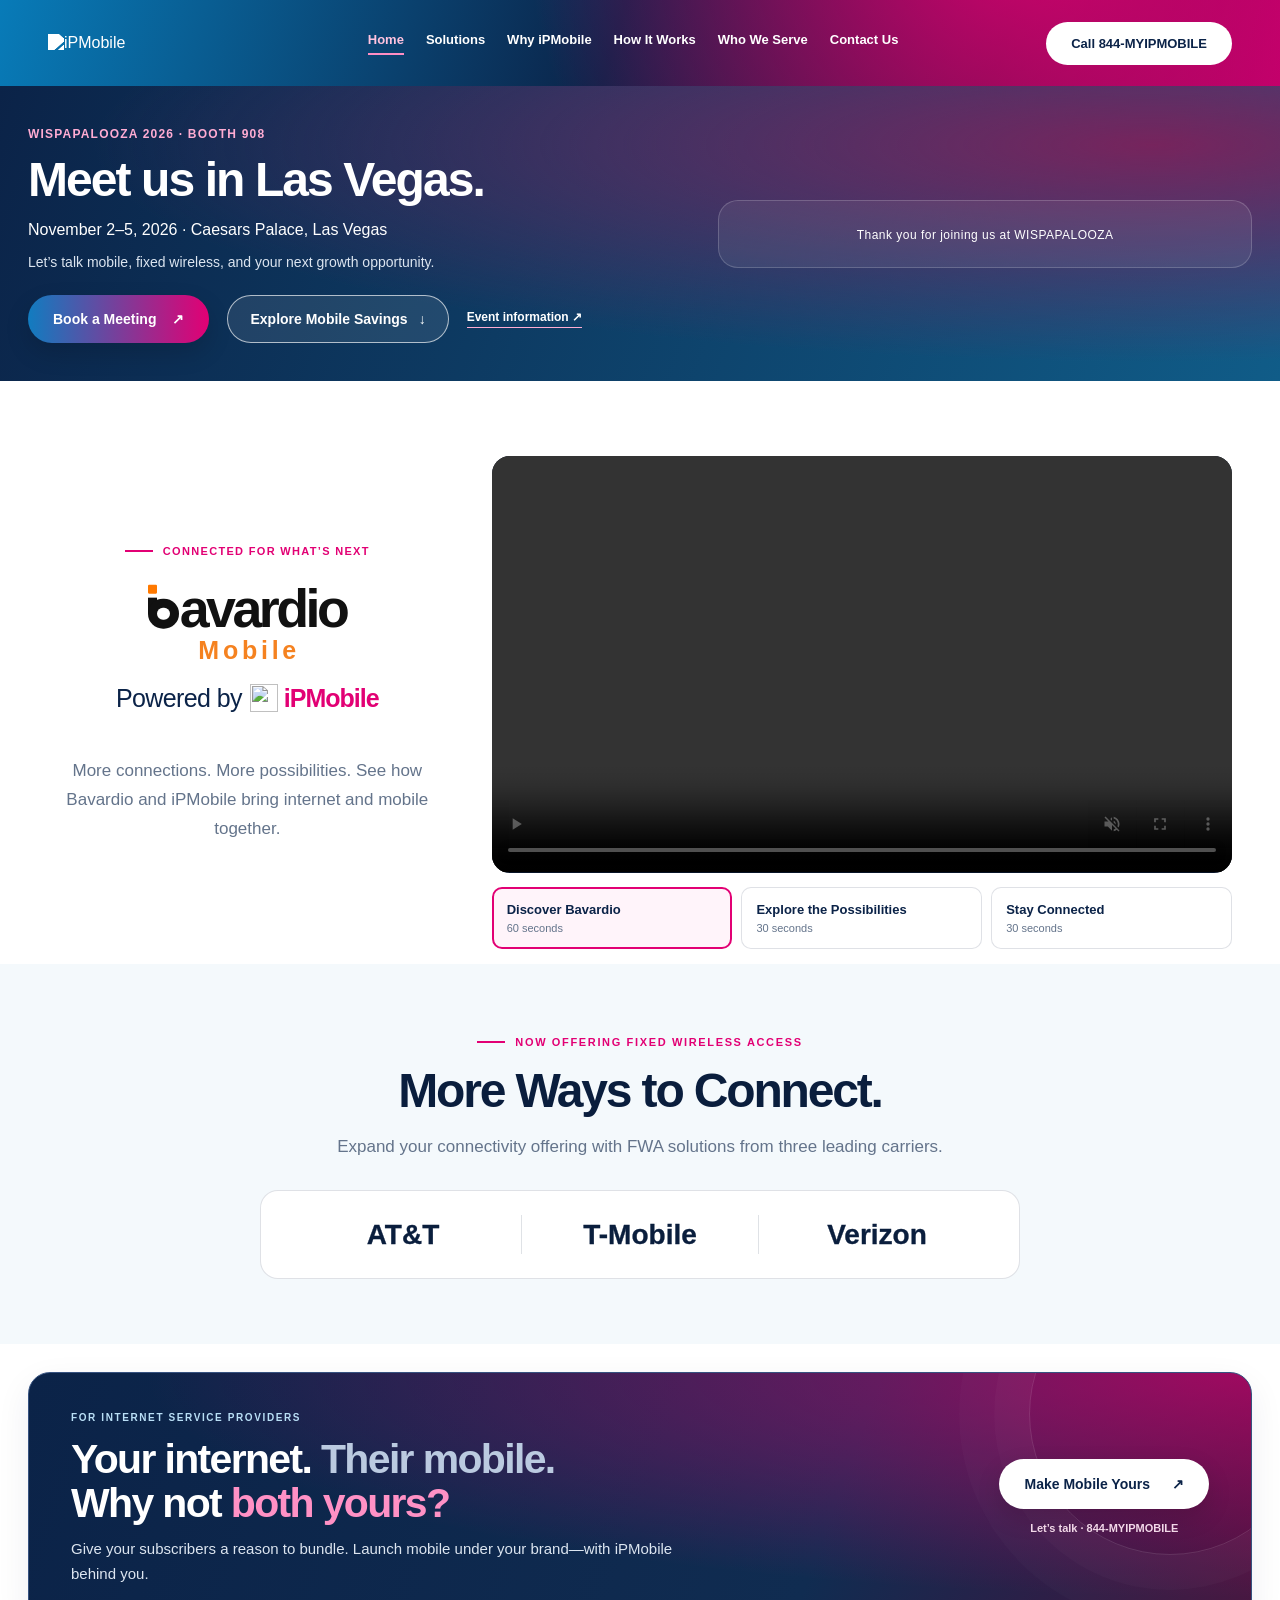
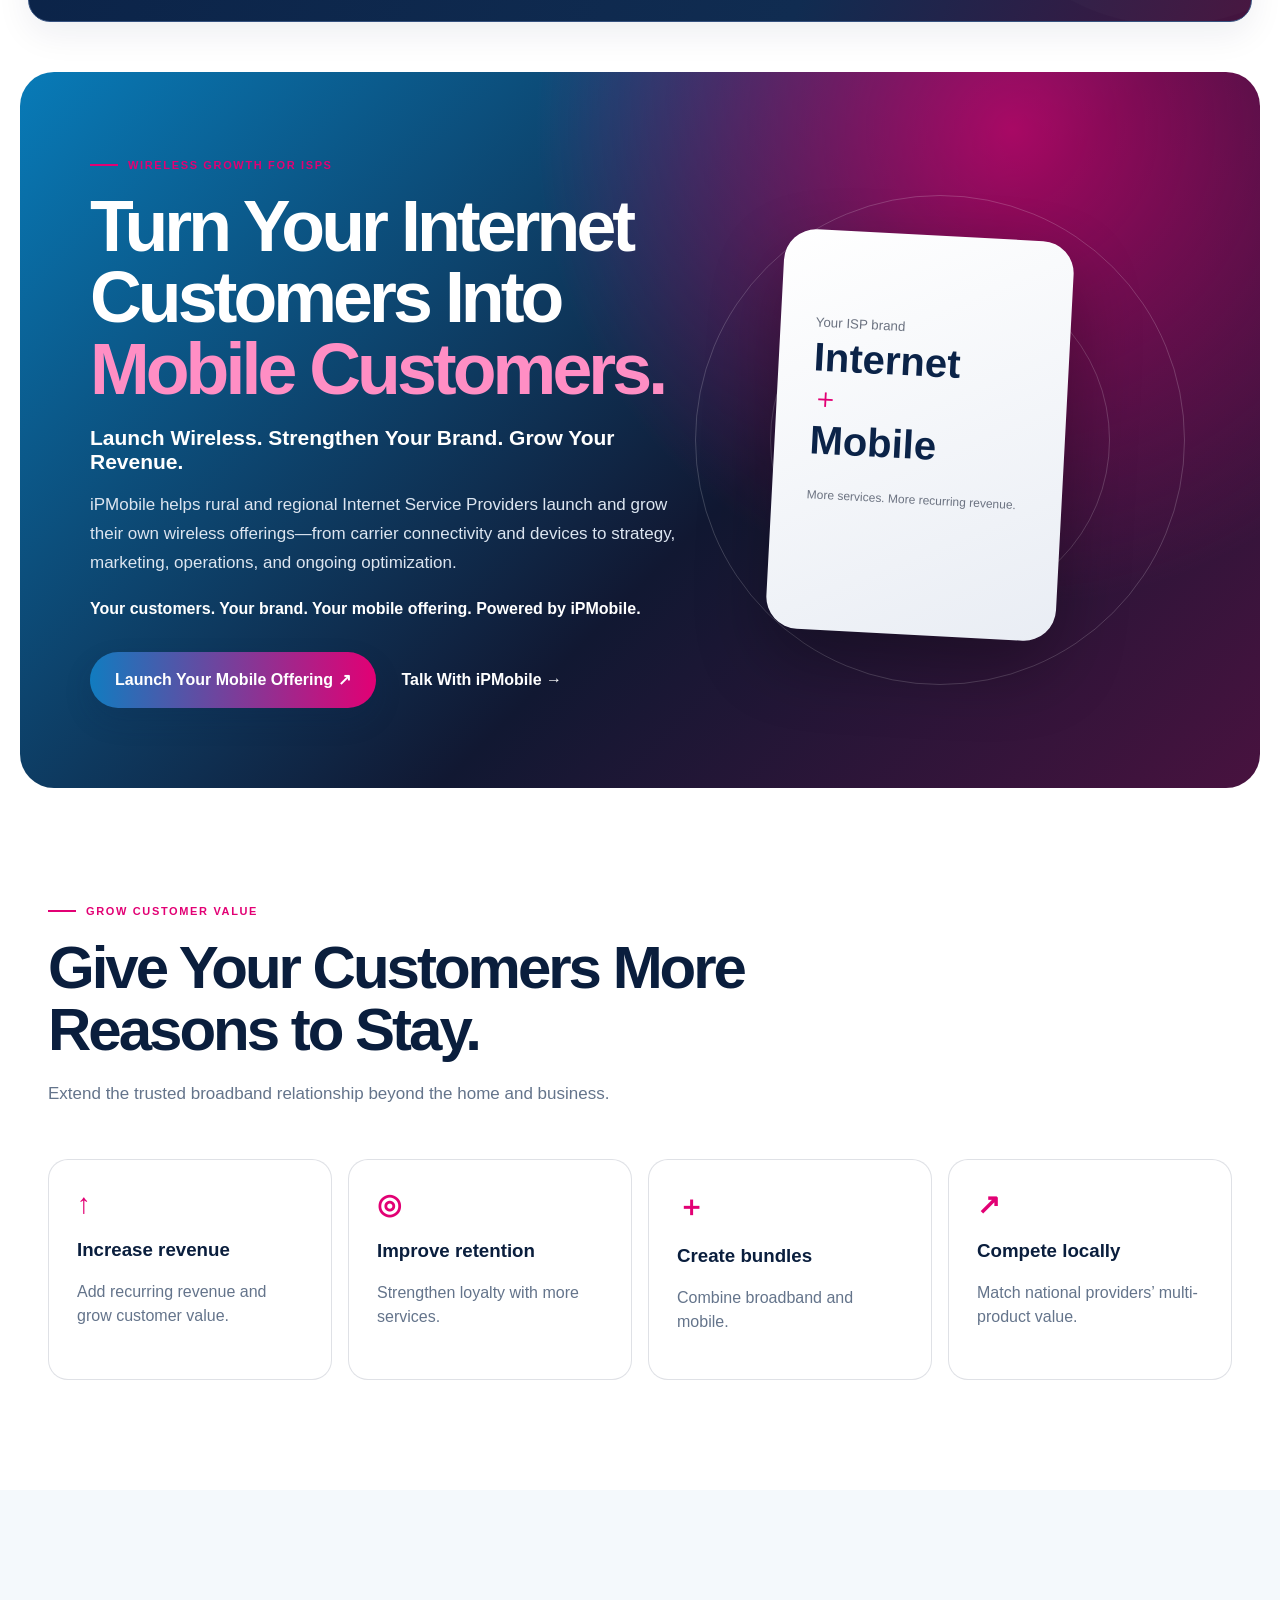
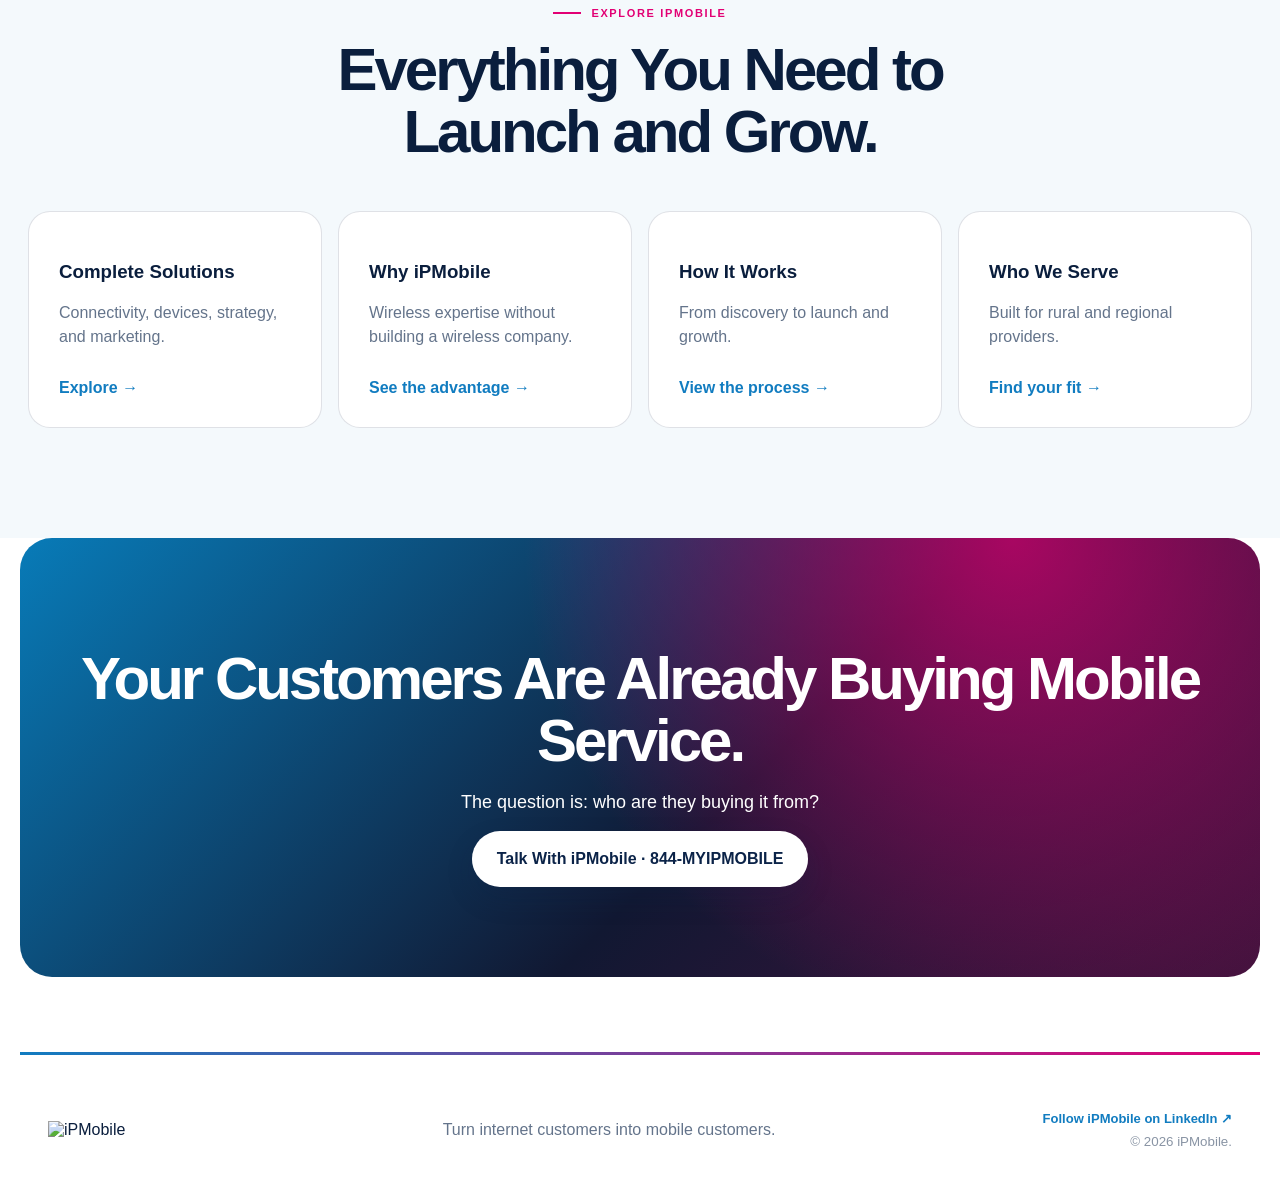
==== commit f30178d3: "Use customer-focused offer button label without PDF badge" ====
--- a/index.html
+++ b/index.html
@@ -1,4 +1,4 @@
-<!doctype html><html lang="en"><head><meta charset="utf-8"><meta name="viewport" content="width=device-width,initial-scale=1"><meta name="robots" content="noindex,nofollow"><title>iPMobile | Wireless Growth for ISPs</title><link rel="stylesheet" href="review.css?v=9"><style>.isp-savings{padding:85px 28px;background:#fff}.isp-savings-grid{display:grid;grid-template-columns:1.15fr .85fr;gap:75px;align-items:center}.isp-savings h2{font-size:clamp(36px,4vw,55px);line-height:1.05;letter-spacing:-.045em;margin:21px 0}.isp-savings-grid>div>p{font-size:17px;line-height:1.75;color:var(--muted);max-width:610px}.isp-savings .button{margin-top:17px;gap:20px}.isp-savings-phone{display:block;margin-top:17px;color:var(--blue);font-size:14px;font-weight:700}.isp-offer-card{padding:40px;border-radius:28px;color:#fff;background:radial-gradient(circle at 110% 0,#bf006c,transparent 65%),linear-gradient(140deg,#137bb5,#0b2348 70%);box-shadow:0 22px 60px #0b23481a;transform:rotate(1deg)}.isp-offer-kicker{font-size:10px;text-transform:uppercase;letter-spacing:.14em;color:#d6e9fc;font-weight:700}.isp-offer-card h3{font-size:clamp(30px,3vw,42px);letter-spacing:-.04em;line-height:1.1;margin:30px 0 20px}.isp-offer-card em{font-style:normal;color:#ffabd4}.isp-savings .isp-offer-card p{color:#dce5f0;line-height:1.7;font-size:16px}.isp-offer-tags{display:flex;flex-wrap:wrap;gap:8px;margin:27px 0}.isp-offer-tags span{padding:8px 11px;background:#ffffff12;border:1px solid #ffffff30;border-radius:50px;font-size:11px}.isp-offer-footer{padding-top:20px;border-top:1px solid #ffffff30;font-size:13px;color:#dce5f0}.isp-offer-footer strong{font-size:20px;color:white;margin-left:5px}@media(max-width:850px){.isp-savings-grid{grid-template-columns:1fr;gap:32px}.isp-offer-card{max-width:520px;transform:none}}@media(max-width:620px){.isp-savings{padding:55px 20px}.isp-offer-card{padding:30px}.isp-savings .button{font-size:14px;padding-inline:20px}}</style><style>.isp-savings{padding:32px 28px;background:#fff}.isp-savings-compact{display:flex;align-items:center;justify-content:space-between;gap:35px;border-left:4px solid var(--pink);padding-left:25px}.isp-savings-compact>div{max-width:820px}.isp-savings .isp-savings-compact h2{font-size:clamp(25px,2.7vw,34px);line-height:1.15;margin:10px 0;letter-spacing:-.035em}.isp-savings .isp-savings-compact p{font-size:15px;line-height:1.6;margin:0;color:var(--muted)}.isp-savings .isp-savings-compact .button{margin:0;flex-shrink:0;min-height:48px;font-size:14px;gap:15px}@media(max-width:700px){.isp-savings{padding:28px 20px}.isp-savings-compact{align-items:flex-start;flex-direction:column;gap:20px;padding-left:18px}.isp-savings .eyebrow{font-size:10px}}</style><style>.isp-savings{padding:28px}.isp-campaign{position:relative;isolation:isolate;overflow:hidden;display:flex;align-items:center;justify-content:space-between;gap:40px;padding:34px 42px;border:1px solid #365280;border-radius:22px;color:#fff;background:radial-gradient(ellipse at 100% 0,rgba(226,0,116,.6),transparent 64%),linear-gradient(110deg,#0b2348,#102c51 65%,#45133e);box-shadow:0 12px 35px #0b234812}.isp-campaign:after{content:"";position:absolute;z-index:-1;width:280px;height:280px;right:-60px;top:-100px;border:1px solid #ffffff20;border-radius:50%;box-shadow:0 0 0 35px #ffffff05,0 0 0 70px #ffffff04;pointer-events:none}.isp-campaign-kicker{font-size:10px;letter-spacing:.16em;font-weight:800;color:#b9dff6}.isp-savings .isp-campaign h2{font-size:clamp(29px,3.2vw,42px);line-height:1.06;letter-spacing:-.04em;margin:13px 0 12px}.isp-campaign h2>span{color:#bbcae0}.isp-campaign h2 em{font-style:normal;color:#ff91c5}.isp-savings .isp-campaign p{max-width:650px;margin:0;font-size:15px;line-height:1.65;color:#dce5f0}.isp-campaign-action{display:flex;flex-direction:column;align-items:center;gap:13px;flex-shrink:0;position:relative}.isp-savings .isp-campaign .button{margin:0;min-height:50px;font-size:14px;gap:22px;background:#fff;color:var(--navy);box-shadow:0 9px 24px #0002}.isp-campaign .button:hover{background:#ffe8f4}.isp-campaign-call{font-size:11px;color:#f2d8e8;font-weight:700}@media(max-width:700px){.isp-savings{padding:22px 20px}.isp-campaign{padding:28px 25px;gap:24px;align-items:flex-start;flex-direction:column}.isp-campaign-action{align-items:flex-start}.isp-savings .isp-campaign h2{font-size:34px}.isp-savings .isp-campaign p{font-size:14px}}</style><style>.bavardio-mobile{display:block;color:#ff7900;font:500 clamp(22px,2.5vw,29px)/1.2 "Trebuchet MS",Arial,sans-serif;letter-spacing:.14em;margin:3px 0 0 2px}.bavardio-mobile+.bavardio-endorsement{margin-top:18px}</style><style>.bavardio-stacked{display:flex;flex-direction:column;align-items:center;width:250px;max-width:100%;color:#292929;letter-spacing:normal}.bavardio-stacked .bavardio-symbol{font-size:116px;flex:0 0 auto;margin:0 0 9px;align-self:center;transform:none}.bavardio-stacked .bavardio-stem,.bavardio-stacked .bavardio-bowl{background:#292929}.bavardio-stacked .bavardio-square{background:#ff850b}.bavardio-name{font:800 40px/1 "Arial Rounded MT Bold","Trebuchet MS",Arial,sans-serif;letter-spacing:-.055em}.bavardio-stacked .bavardio-mobile{font:500 27px/1.1 "Trebuchet MS",Arial,sans-serif;color:#ff850b;letter-spacing:.12em;margin:0 0 0 4px}.partner-section .bavardio-lockup{display:flex;flex-direction:column;align-items:flex-start}.bavardio-stacked+.bavardio-endorsement{margin-top:24px;font-size:21px}</style><style>.bavardio-stacked .bavardio-mobile{font-family:"Century Gothic","Avant Garde","Trebuchet MS",Arial,sans-serif;font-size:27px;font-weight:400;line-height:1.15;letter-spacing:.16em;color:#ff850b;margin:0 0 0 4px;-webkit-text-stroke:.25px currentColor}</style><style>.bavardio-restored{display:inline-flex;flex-direction:column;align-items:center}.bavardio-restored .bavardio-mobile{font-family:"Century Gothic","Avant Garde","Trebuchet MS",Arial,sans-serif;font-size:27px;font-weight:400;line-height:1.15;letter-spacing:.16em;color:#ff850b;margin:3px 0 0 4px;-webkit-text-stroke:.25px currentColor}.bavardio-restored+.bavardio-endorsement{margin-top:18px}</style><style>.bavardio-restored .bavardio-mobile{font-family:"Courier New",Courier,monospace;font-size:24px;font-weight:700;line-height:1.2;letter-spacing:0;color:#d9470b;-webkit-text-stroke:0;margin-top:6px}</style><style>.bavardio-restored .bavardio-type{display:flex;align-items:baseline;color:#111;font-family:"Arial Rounded MT Bold","Trebuchet MS",Arial,sans-serif;font-size:clamp(40px,4.2vw,54px);font-weight:700;letter-spacing:-.065em;line-height:1.1}.bavardio-restored .bavardio-symbol{font-size:inherit;position:relative;display:inline-block;width:.57em;height:.82em;flex:0 0 .57em;margin-right:.015em;align-self:center;transform:translateY(-.025em)}.bavardio-restored .bavardio-square{background:#ff7900}.bavardio-restored .bavardio-stem,.bavardio-restored .bavardio-bowl{background:#111}</style><style>.bavardio-restored{width:max-content;max-width:100%}.bavardio-restored .bavardio-mobile{align-self:center;font-family:"Century Gothic","Trebuchet MS",Arial,sans-serif;font-size:clamp(21px,2.2vw,25px);font-weight:400;line-height:1.15;letter-spacing:.17em;color:#ff850b;margin:4px -.17em 0 0;-webkit-text-stroke:0;text-transform:none}</style><style>.bavardio-restored .bavardio-mobile{font-family:"Century Gothic","Avenir Next","Trebuchet MS",sans-serif;font-size:25px;font-weight:500;line-height:1;letter-spacing:.15em;color:#f58220;margin:0 -.15em 0 0;-webkit-text-stroke:.35px currentColor;font-kerning:normal}</style><style>.bavardio-restored .bavardio-mobile{font-weight:700;-webkit-text-stroke:0}</style><style>.bavardio-restored .bavardio-mobile{font-weight:900;-webkit-text-stroke:.6px currentColor}</style><style>.bavardio-restored .bavardio-mobile{font-weight:900;-webkit-text-stroke:1.1px currentColor}</style><style>.bavardio-restored .bavardio-mobile{font-weight:700;-webkit-text-stroke:0}</style><style>.network-references{display:flex;justify-content:center;align-items:center;flex-wrap:wrap;gap:20px 38px;margin:26px auto 0;padding:20px 24px;border-top:1px solid var(--line);border-bottom:1px solid var(--line);max-width:650px}.network-references span{font:400 20px/1.4 Arial,sans-serif;letter-spacing:normal;color:var(--ink)}@media(max-width:620px){.network-references{gap:16px 25px;padding:18px 12px}.network-references span{font-size:18px}}</style><style>.network-references span{font-size:28px;font-weight:700;color:var(--ink);letter-spacing:normal}@media(max-width:620px){.network-references{gap:16px 23px}.network-references span{font-size:23px}}</style><style>.network-references span{font-weight:900;-webkit-text-stroke:.3px currentColor}</style><style>.network-references{display:flex;flex-wrap:nowrap;justify-content:center;align-items:center;gap:0;background:#fff;border:1px solid var(--line);border-radius:18px;max-width:760px;margin:28px auto 0;padding:24px}.network-references span{flex:1;text-align:center;min-width:0;padding:0 12px}.network-references span+span{border-left:1px solid var(--line)}@media(max-width:620px){.network-references{padding:20px 10px;gap:0}.network-references span{padding:0 5px;font-size:22px}}@media(max-width:360px){.network-references span{font-size:19px}}</style><style>.event-offer{min-height:48px;gap:11px;padding:0 22px;background:rgba(255,255,255,.09);border:1px solid rgba(255,255,255,.65);color:#fff;box-shadow:none;font-size:14px}.event-offer:hover{background:rgba(255,255,255,.18)}.offer-file-type{font-size:9px;letter-spacing:.06em;border:1px solid rgba(255,255,255,.45);border-radius:4px;padding:3px 4px}.event-actions{gap:14px 18px}.event-actions .event-details{font-size:12px}@media(max-width:620px){.event-actions .event-book,.event-actions .event-offer{width:100%}.event-actions .event-details{margin-top:3px}}</style><style>.partner-copy{text-align:center}.partner-copy>.eyebrow{justify-content:center}.partner-section .partner-copy .bavardio-lockup{align-items:center}.partner-copy .bavardio-endorsement{justify-content:center}.partner-copy>p{margin-left:auto;margin-right:auto}</style><style>.partner-copy{display:flex;flex-direction:column;align-items:center;text-align:center}.partner-copy>.eyebrow{align-self:center}.partner-section .partner-copy .bavardio-lockup{display:flex;width:100%;align-items:center;text-align:center}.partner-copy .bavardio-restored{align-self:center;margin-left:auto;margin-right:auto}.partner-copy .bavardio-endorsement{align-self:center;justify-content:center}.partner-copy>p{width:100%}.event-offer{font-family:inherit;cursor:pointer}.show-offer-panel{padding:35px 28px 25px;scroll-margin-top:110px}.show-offer-panel[hidden]{display:none}.show-offer-heading{display:flex;justify-content:space-between;align-items:center;gap:20px;margin-bottom:20px}.show-offer-heading h2{margin:10px 0;font-size:28px;letter-spacing:-.03em}.show-offer-heading button{border:1px solid var(--line);background:#fff;color:var(--navy);border-radius:30px;padding:12px 18px;cursor:pointer;font:700 13px Arial,sans-serif}.show-offer-panel iframe{display:block;width:100%;height:850px;border:1px solid var(--line);border-radius:16px;background:#f4f9fc}.show-offer-fallback{font-size:13px;color:var(--muted)}.show-offer-fallback a{color:var(--blue);text-decoration:underline}@media(max-width:620px){.show-offer-panel{padding:25px 20px;scroll-margin-top:160px}.show-offer-heading h2{font-size:23px}.show-offer-panel iframe{height:650px}}</style><style>.show-offer-image{display:block;width:100%;max-width:850px;height:auto;margin:0 auto;border:1px solid var(--line);border-radius:14px}.show-offer-fallback{text-align:center}</style></head><body><header class="site-header"><a class="brand" href="index.html"><img src="https://www.ipmobile.ai/assets/ipmobile-logo.png" alt="iPMobile"></a><nav><a class="active" href="index.html">Home</a><a href="https://www.ipmobile.ai/solutions.html">Solutions</a><a href="why-ipmobile.html">Why iPMobile</a><a href="https://www.ipmobile.ai/how-it-works.html">How It Works</a><a href="https://www.ipmobile.ai/who-we-serve.html">Who We Serve</a><a href="https://www.ipmobile.ai/contact.html">Contact Us</a></nav><a class="button light small" href="tel:8446947662">Call 844-MYIPMOBILE</a></header><main><section class="event-banner" id="event" aria-labelledby="event-title"><div class="shell event-layout"><div><span class="event-eyebrow">WISPAPALOOZA 2026 · BOOTH 908</span><h2 id="event-title">Meet us in Las Vegas.</h2><p>November 2–5, 2026 · Caesars Palace, Las Vegas</p><p class="event-description">Let’s talk mobile, fixed wireless, and your next growth opportunity.</p><div class="event-actions"><a class="button event-book" href="https://calendar.app.google/sCq1uGNjbtY5FYhL6" target="_blank" rel="noopener noreferrer">Book a Meeting <span aria-hidden="true">↗</span></a><button class="button event-offer" id="show-offer-toggle" type="button" aria-expanded="false" aria-controls="show-offer-panel">View Show Offer <span class="offer-file-type">PDF</span> <span aria-hidden="true">↓</span></button><a class="event-details" href="https://www.wispaevents.org/" target="_blank" rel="noopener noreferrer">Event information ↗</a></div></div><div class="event-countdown"><span id="countdown-label">Counting down to WISPAPALOOZA</span><div id="countdown" role="timer" aria-label="Time until WISPAPALOOZA begins"><div><b data-unit="days">--</b><small>Days</small></div><div><b data-unit="hours">--</b><small>Hours</small></div><div><b data-unit="minutes">--</b><small>Minutes</small></div><div><b data-unit="seconds">--</b><small>Seconds</small></div></div><small class="countdown-note">November 2 · Las Vegas time</small></div></div></section><section class="show-offer-panel shell" id="show-offer-panel" hidden aria-labelledby="show-offer-title"><div class="show-offer-heading"><div><span class="eyebrow">WISPAPALOOZA exclusive</span><h2 id="show-offer-title">Your Mobile Growth Opportunity</h2></div><button type="button" id="show-offer-close" aria-label="Close show offer">Close ×</button></div><img class="show-offer-image" src="wispa-flyer-placement-source.png" alt="Bavardio Mobile WISPAPALOOZA offer: up to 10% residuals, internet and mobile bundle comparison, and complimentary one-hour consultation. Download the PDF for full details." loading="lazy"><p class="show-offer-fallback">Can’t see the flyer? <a href="WISPAPALOOZA-half-page-matched-text-size.pdf" download>Download the PDF</a></p></section><section class="partner-section shell" id="videos" aria-labelledby="partner-title"><div class="partner-copy"><span class="eyebrow">Connected for What’s Next</span><h2 id="partner-title" class="bavardio-lockup"><span class="bavardio-restored"><span class="bavardio-type" aria-label="bavardio"><span class="bavardio-symbol" aria-hidden="true"><span class="bavardio-square"></span><span class="bavardio-stem"></span><span class="bavardio-bowl"></span></span><span aria-hidden="true">avardio</span></span><span class="bavardio-mobile">Mobile</span></span><span class="bavardio-endorsement">Powered by <span class="ipmobile-signature"><img src="https://www.ipmobile.ai/assets/ipmobile-mark.png" alt="" width="28" height="28"><strong>iPMobile</strong></span></span></h2><p>More connections. More possibilities. See how Bavardio and iPMobile bring internet and mobile together.</p></div><div class="partner-player"><video id="video-player" autoplay muted playsinline controls preload="auto" aria-label="Bavardio partnership videos in continuous rotation"><source src="bavardio-60sec.mp4" type="video/mp4"></video><div class="video-selectors" role="group" aria-label="Choose a Bavardio video"><button type="button" data-clip="0" aria-pressed="true">Discover Bavardio <small>60 seconds</small></button><button type="button" data-clip="1" aria-pressed="false">Explore the Possibilities <small>30 seconds</small></button><button type="button" data-clip="2" aria-pressed="false">Stay Connected <small>30 seconds</small></button></div><span id="video-status" hidden></span></div></section><section class="fwa-section" id="fwa"><div class="shell"><span class="eyebrow">Now offering fixed wireless access</span><h2>More Ways to Connect.</h2><p>Expand your connectivity offering with FWA solutions from three leading carriers.</p><div class="network-references" aria-label="Network names"><span>AT&amp;T</span><span>T-Mobile</span><span>Verizon</span></div></div></section><section class="isp-savings" aria-labelledby="isp-savings-title"><div class="shell isp-campaign"><div class="isp-campaign-copy"><span class="isp-campaign-kicker">FOR INTERNET SERVICE PROVIDERS</span><h2 id="isp-savings-title">Your internet. <span>Their mobile.</span><br>Why not <em>both yours?</em></h2><p>Give your subscribers a reason to bundle. Launch mobile under your brand—with iPMobile behind you.</p></div><div class="isp-campaign-action"><a class="button" href="https://www.ipmobile.ai/contact.html">Make Mobile Yours <span aria-hidden="true">↗</span></a><a class="isp-campaign-call" href="tel:8446947662">Let’s talk · 844-MYIPMOBILE</a></div></div></section><section class="hero shell"><div><span class="eyebrow">Wireless growth for ISPs</span><h1>Turn Your Internet Customers Into <em>Mobile Customers.</em></h1><h2>Launch Wireless. Strengthen Your Brand. Grow Your Revenue.</h2><p>iPMobile helps rural and regional Internet Service Providers launch and grow their own wireless offerings—from carrier connectivity and devices to strategy, marketing, operations, and ongoing optimization.</p><strong>Your customers. Your brand. Your mobile offering. Powered by iPMobile.</strong><div class="actions"><a class="button" href="https://www.ipmobile.ai/solutions.html">Launch Your Mobile Offering ↗</a><a href="tel:8446947662">Talk With iPMobile →</a></div></div><div class="hero-art" aria-hidden="true"><div class="orbit one"></div><div class="orbit two"></div><div class="connect-card"><img src="https://www.ipmobile.ai/assets/ipmobile-mark.png" alt=""><small>Your ISP brand</small><b>Internet</b><i>＋</i><b>Mobile</b><span>More services. More recurring revenue.</span></div></div></section><section class="section shell"><div class="lead"><span class="eyebrow">Grow customer value</span><h2>Give Your Customers More Reasons to Stay.</h2><p>Extend the trusted broadband relationship beyond the home and business.</p></div><div class="benefits"><article><b>↑</b><h3>Increase revenue</h3><p>Add recurring revenue and grow customer value.</p></article><article><b>◎</b><h3>Improve retention</h3><p>Strengthen loyalty with more services.</p></article><article><b>＋</b><h3>Create bundles</h3><p>Combine broadband and mobile.</p></article><article><b>↗</b><h3>Compete locally</h3><p>Match national providers’ multi-product value.</p></article></div></section><section class="section page-links"><div class="shell"><div class="lead center"><span class="eyebrow">Explore iPMobile</span><h2>Everything You Need to Launch and Grow.</h2></div><div class="link-grid"><a href="https://www.ipmobile.ai/solutions.html"><h3>Complete Solutions</h3><p>Connectivity, devices, strategy, and marketing.</p><b>Explore →</b></a><a href="why-ipmobile.html"><h3>Why iPMobile</h3><p>Wireless expertise without building a wireless company.</p><b>See the advantage →</b></a><a href="https://www.ipmobile.ai/how-it-works.html"><h3>How It Works</h3><p>From discovery to launch and growth.</p><b>View the process →</b></a><a href="https://www.ipmobile.ai/who-we-serve.html"><h3>Who We Serve</h3><p>Built for rural and regional providers.</p><b>Find your fit →</b></a></div></div></section><section class="final shell"><h2>Your Customers Are Already Buying Mobile Service.</h2><p>The question is: who are they buying it from?</p><a class="button light" href="tel:8446947662">Talk With iPMobile · 844-MYIPMOBILE</a></section></main><footer class="shell"><a class="brand" href="index.html"><img src="https://www.ipmobile.ai/assets/ipmobile-logo.png" alt="iPMobile"></a><p>Turn internet customers into mobile customers.</p><div class="footer-meta"><a class="linkedin-link" href="https://www.linkedin.com/company/ip-mobile-ai" target="_blank" rel="noopener noreferrer">Follow iPMobile on LinkedIn ↗</a><small>© 2026 iPMobile.</small></div></footer><script src="review.js?v=9"></script><script>const offerToggle=document.getElementById("show-offer-toggle"),offerPanel=document.getElementById("show-offer-panel");offerToggle.addEventListener("click",()=>{const open=offerPanel.hidden;offerPanel.hidden=!open;offerToggle.setAttribute("aria-expanded",String(open));if(open)offerPanel.scrollIntoView({behavior:"smooth",block:"start"});});document.getElementById("show-offer-close").addEventListener("click",()=>{offerPanel.hidden=true;offerToggle.setAttribute("aria-expanded","false");offerToggle.focus();});</script></body></html>
+<!doctype html><html lang="en"><head><meta charset="utf-8"><meta name="viewport" content="width=device-width,initial-scale=1"><meta name="robots" content="noindex,nofollow"><title>iPMobile | Wireless Growth for ISPs</title><link rel="stylesheet" href="review.css?v=9"><style>.isp-savings{padding:85px 28px;background:#fff}.isp-savings-grid{display:grid;grid-template-columns:1.15fr .85fr;gap:75px;align-items:center}.isp-savings h2{font-size:clamp(36px,4vw,55px);line-height:1.05;letter-spacing:-.045em;margin:21px 0}.isp-savings-grid>div>p{font-size:17px;line-height:1.75;color:var(--muted);max-width:610px}.isp-savings .button{margin-top:17px;gap:20px}.isp-savings-phone{display:block;margin-top:17px;color:var(--blue);font-size:14px;font-weight:700}.isp-offer-card{padding:40px;border-radius:28px;color:#fff;background:radial-gradient(circle at 110% 0,#bf006c,transparent 65%),linear-gradient(140deg,#137bb5,#0b2348 70%);box-shadow:0 22px 60px #0b23481a;transform:rotate(1deg)}.isp-offer-kicker{font-size:10px;text-transform:uppercase;letter-spacing:.14em;color:#d6e9fc;font-weight:700}.isp-offer-card h3{font-size:clamp(30px,3vw,42px);letter-spacing:-.04em;line-height:1.1;margin:30px 0 20px}.isp-offer-card em{font-style:normal;color:#ffabd4}.isp-savings .isp-offer-card p{color:#dce5f0;line-height:1.7;font-size:16px}.isp-offer-tags{display:flex;flex-wrap:wrap;gap:8px;margin:27px 0}.isp-offer-tags span{padding:8px 11px;background:#ffffff12;border:1px solid #ffffff30;border-radius:50px;font-size:11px}.isp-offer-footer{padding-top:20px;border-top:1px solid #ffffff30;font-size:13px;color:#dce5f0}.isp-offer-footer strong{font-size:20px;color:white;margin-left:5px}@media(max-width:850px){.isp-savings-grid{grid-template-columns:1fr;gap:32px}.isp-offer-card{max-width:520px;transform:none}}@media(max-width:620px){.isp-savings{padding:55px 20px}.isp-offer-card{padding:30px}.isp-savings .button{font-size:14px;padding-inline:20px}}</style><style>.isp-savings{padding:32px 28px;background:#fff}.isp-savings-compact{display:flex;align-items:center;justify-content:space-between;gap:35px;border-left:4px solid var(--pink);padding-left:25px}.isp-savings-compact>div{max-width:820px}.isp-savings .isp-savings-compact h2{font-size:clamp(25px,2.7vw,34px);line-height:1.15;margin:10px 0;letter-spacing:-.035em}.isp-savings .isp-savings-compact p{font-size:15px;line-height:1.6;margin:0;color:var(--muted)}.isp-savings .isp-savings-compact .button{margin:0;flex-shrink:0;min-height:48px;font-size:14px;gap:15px}@media(max-width:700px){.isp-savings{padding:28px 20px}.isp-savings-compact{align-items:flex-start;flex-direction:column;gap:20px;padding-left:18px}.isp-savings .eyebrow{font-size:10px}}</style><style>.isp-savings{padding:28px}.isp-campaign{position:relative;isolation:isolate;overflow:hidden;display:flex;align-items:center;justify-content:space-between;gap:40px;padding:34px 42px;border:1px solid #365280;border-radius:22px;color:#fff;background:radial-gradient(ellipse at 100% 0,rgba(226,0,116,.6),transparent 64%),linear-gradient(110deg,#0b2348,#102c51 65%,#45133e);box-shadow:0 12px 35px #0b234812}.isp-campaign:after{content:"";position:absolute;z-index:-1;width:280px;height:280px;right:-60px;top:-100px;border:1px solid #ffffff20;border-radius:50%;box-shadow:0 0 0 35px #ffffff05,0 0 0 70px #ffffff04;pointer-events:none}.isp-campaign-kicker{font-size:10px;letter-spacing:.16em;font-weight:800;color:#b9dff6}.isp-savings .isp-campaign h2{font-size:clamp(29px,3.2vw,42px);line-height:1.06;letter-spacing:-.04em;margin:13px 0 12px}.isp-campaign h2>span{color:#bbcae0}.isp-campaign h2 em{font-style:normal;color:#ff91c5}.isp-savings .isp-campaign p{max-width:650px;margin:0;font-size:15px;line-height:1.65;color:#dce5f0}.isp-campaign-action{display:flex;flex-direction:column;align-items:center;gap:13px;flex-shrink:0;position:relative}.isp-savings .isp-campaign .button{margin:0;min-height:50px;font-size:14px;gap:22px;background:#fff;color:var(--navy);box-shadow:0 9px 24px #0002}.isp-campaign .button:hover{background:#ffe8f4}.isp-campaign-call{font-size:11px;color:#f2d8e8;font-weight:700}@media(max-width:700px){.isp-savings{padding:22px 20px}.isp-campaign{padding:28px 25px;gap:24px;align-items:flex-start;flex-direction:column}.isp-campaign-action{align-items:flex-start}.isp-savings .isp-campaign h2{font-size:34px}.isp-savings .isp-campaign p{font-size:14px}}</style><style>.bavardio-mobile{display:block;color:#ff7900;font:500 clamp(22px,2.5vw,29px)/1.2 "Trebuchet MS",Arial,sans-serif;letter-spacing:.14em;margin:3px 0 0 2px}.bavardio-mobile+.bavardio-endorsement{margin-top:18px}</style><style>.bavardio-stacked{display:flex;flex-direction:column;align-items:center;width:250px;max-width:100%;color:#292929;letter-spacing:normal}.bavardio-stacked .bavardio-symbol{font-size:116px;flex:0 0 auto;margin:0 0 9px;align-self:center;transform:none}.bavardio-stacked .bavardio-stem,.bavardio-stacked .bavardio-bowl{background:#292929}.bavardio-stacked .bavardio-square{background:#ff850b}.bavardio-name{font:800 40px/1 "Arial Rounded MT Bold","Trebuchet MS",Arial,sans-serif;letter-spacing:-.055em}.bavardio-stacked .bavardio-mobile{font:500 27px/1.1 "Trebuchet MS",Arial,sans-serif;color:#ff850b;letter-spacing:.12em;margin:0 0 0 4px}.partner-section .bavardio-lockup{display:flex;flex-direction:column;align-items:flex-start}.bavardio-stacked+.bavardio-endorsement{margin-top:24px;font-size:21px}</style><style>.bavardio-stacked .bavardio-mobile{font-family:"Century Gothic","Avant Garde","Trebuchet MS",Arial,sans-serif;font-size:27px;font-weight:400;line-height:1.15;letter-spacing:.16em;color:#ff850b;margin:0 0 0 4px;-webkit-text-stroke:.25px currentColor}</style><style>.bavardio-restored{display:inline-flex;flex-direction:column;align-items:center}.bavardio-restored .bavardio-mobile{font-family:"Century Gothic","Avant Garde","Trebuchet MS",Arial,sans-serif;font-size:27px;font-weight:400;line-height:1.15;letter-spacing:.16em;color:#ff850b;margin:3px 0 0 4px;-webkit-text-stroke:.25px currentColor}.bavardio-restored+.bavardio-endorsement{margin-top:18px}</style><style>.bavardio-restored .bavardio-mobile{font-family:"Courier New",Courier,monospace;font-size:24px;font-weight:700;line-height:1.2;letter-spacing:0;color:#d9470b;-webkit-text-stroke:0;margin-top:6px}</style><style>.bavardio-restored .bavardio-type{display:flex;align-items:baseline;color:#111;font-family:"Arial Rounded MT Bold","Trebuchet MS",Arial,sans-serif;font-size:clamp(40px,4.2vw,54px);font-weight:700;letter-spacing:-.065em;line-height:1.1}.bavardio-restored .bavardio-symbol{font-size:inherit;position:relative;display:inline-block;width:.57em;height:.82em;flex:0 0 .57em;margin-right:.015em;align-self:center;transform:translateY(-.025em)}.bavardio-restored .bavardio-square{background:#ff7900}.bavardio-restored .bavardio-stem,.bavardio-restored .bavardio-bowl{background:#111}</style><style>.bavardio-restored{width:max-content;max-width:100%}.bavardio-restored .bavardio-mobile{align-self:center;font-family:"Century Gothic","Trebuchet MS",Arial,sans-serif;font-size:clamp(21px,2.2vw,25px);font-weight:400;line-height:1.15;letter-spacing:.17em;color:#ff850b;margin:4px -.17em 0 0;-webkit-text-stroke:0;text-transform:none}</style><style>.bavardio-restored .bavardio-mobile{font-family:"Century Gothic","Avenir Next","Trebuchet MS",sans-serif;font-size:25px;font-weight:500;line-height:1;letter-spacing:.15em;color:#f58220;margin:0 -.15em 0 0;-webkit-text-stroke:.35px currentColor;font-kerning:normal}</style><style>.bavardio-restored .bavardio-mobile{font-weight:700;-webkit-text-stroke:0}</style><style>.bavardio-restored .bavardio-mobile{font-weight:900;-webkit-text-stroke:.6px currentColor}</style><style>.bavardio-restored .bavardio-mobile{font-weight:900;-webkit-text-stroke:1.1px currentColor}</style><style>.bavardio-restored .bavardio-mobile{font-weight:700;-webkit-text-stroke:0}</style><style>.network-references{display:flex;justify-content:center;align-items:center;flex-wrap:wrap;gap:20px 38px;margin:26px auto 0;padding:20px 24px;border-top:1px solid var(--line);border-bottom:1px solid var(--line);max-width:650px}.network-references span{font:400 20px/1.4 Arial,sans-serif;letter-spacing:normal;color:var(--ink)}@media(max-width:620px){.network-references{gap:16px 25px;padding:18px 12px}.network-references span{font-size:18px}}</style><style>.network-references span{font-size:28px;font-weight:700;color:var(--ink);letter-spacing:normal}@media(max-width:620px){.network-references{gap:16px 23px}.network-references span{font-size:23px}}</style><style>.network-references span{font-weight:900;-webkit-text-stroke:.3px currentColor}</style><style>.network-references{display:flex;flex-wrap:nowrap;justify-content:center;align-items:center;gap:0;background:#fff;border:1px solid var(--line);border-radius:18px;max-width:760px;margin:28px auto 0;padding:24px}.network-references span{flex:1;text-align:center;min-width:0;padding:0 12px}.network-references span+span{border-left:1px solid var(--line)}@media(max-width:620px){.network-references{padding:20px 10px;gap:0}.network-references span{padding:0 5px;font-size:22px}}@media(max-width:360px){.network-references span{font-size:19px}}</style><style>.event-offer{min-height:48px;gap:11px;padding:0 22px;background:rgba(255,255,255,.09);border:1px solid rgba(255,255,255,.65);color:#fff;box-shadow:none;font-size:14px}.event-offer:hover{background:rgba(255,255,255,.18)}.offer-file-type{font-size:9px;letter-spacing:.06em;border:1px solid rgba(255,255,255,.45);border-radius:4px;padding:3px 4px}.event-actions{gap:14px 18px}.event-actions .event-details{font-size:12px}@media(max-width:620px){.event-actions .event-book,.event-actions .event-offer{width:100%}.event-actions .event-details{margin-top:3px}}</style><style>.partner-copy{text-align:center}.partner-copy>.eyebrow{justify-content:center}.partner-section .partner-copy .bavardio-lockup{align-items:center}.partner-copy .bavardio-endorsement{justify-content:center}.partner-copy>p{margin-left:auto;margin-right:auto}</style><style>.partner-copy{display:flex;flex-direction:column;align-items:center;text-align:center}.partner-copy>.eyebrow{align-self:center}.partner-section .partner-copy .bavardio-lockup{display:flex;width:100%;align-items:center;text-align:center}.partner-copy .bavardio-restored{align-self:center;margin-left:auto;margin-right:auto}.partner-copy .bavardio-endorsement{align-self:center;justify-content:center}.partner-copy>p{width:100%}.event-offer{font-family:inherit;cursor:pointer}.show-offer-panel{padding:35px 28px 25px;scroll-margin-top:110px}.show-offer-panel[hidden]{display:none}.show-offer-heading{display:flex;justify-content:space-between;align-items:center;gap:20px;margin-bottom:20px}.show-offer-heading h2{margin:10px 0;font-size:28px;letter-spacing:-.03em}.show-offer-heading button{border:1px solid var(--line);background:#fff;color:var(--navy);border-radius:30px;padding:12px 18px;cursor:pointer;font:700 13px Arial,sans-serif}.show-offer-panel iframe{display:block;width:100%;height:850px;border:1px solid var(--line);border-radius:16px;background:#f4f9fc}.show-offer-fallback{font-size:13px;color:var(--muted)}.show-offer-fallback a{color:var(--blue);text-decoration:underline}@media(max-width:620px){.show-offer-panel{padding:25px 20px;scroll-margin-top:160px}.show-offer-heading h2{font-size:23px}.show-offer-panel iframe{height:650px}}</style><style>.show-offer-image{display:block;width:100%;max-width:850px;height:auto;margin:0 auto;border:1px solid var(--line);border-radius:14px}.show-offer-fallback{text-align:center}</style></head><body><header class="site-header"><a class="brand" href="index.html"><img src="https://www.ipmobile.ai/assets/ipmobile-logo.png" alt="iPMobile"></a><nav><a class="active" href="index.html">Home</a><a href="https://www.ipmobile.ai/solutions.html">Solutions</a><a href="why-ipmobile.html">Why iPMobile</a><a href="https://www.ipmobile.ai/how-it-works.html">How It Works</a><a href="https://www.ipmobile.ai/who-we-serve.html">Who We Serve</a><a href="https://www.ipmobile.ai/contact.html">Contact Us</a></nav><a class="button light small" href="tel:8446947662">Call 844-MYIPMOBILE</a></header><main><section class="event-banner" id="event" aria-labelledby="event-title"><div class="shell event-layout"><div><span class="event-eyebrow">WISPAPALOOZA 2026 · BOOTH 908</span><h2 id="event-title">Meet us in Las Vegas.</h2><p>November 2–5, 2026 · Caesars Palace, Las Vegas</p><p class="event-description">Let’s talk mobile, fixed wireless, and your next growth opportunity.</p><div class="event-actions"><a class="button event-book" href="https://calendar.app.google/sCq1uGNjbtY5FYhL6" target="_blank" rel="noopener noreferrer">Book a Meeting <span aria-hidden="true">↗</span></a><button class="button event-offer" id="show-offer-toggle" type="button" aria-expanded="false" aria-controls="show-offer-panel">Explore Mobile Savings <span aria-hidden="true">↓</span></button><a class="event-details" href="https://www.wispaevents.org/" target="_blank" rel="noopener noreferrer">Event information ↗</a></div></div><div class="event-countdown"><span id="countdown-label">Counting down to WISPAPALOOZA</span><div id="countdown" role="timer" aria-label="Time until WISPAPALOOZA begins"><div><b data-unit="days">--</b><small>Days</small></div><div><b data-unit="hours">--</b><small>Hours</small></div><div><b data-unit="minutes">--</b><small>Minutes</small></div><div><b data-unit="seconds">--</b><small>Seconds</small></div></div><small class="countdown-note">November 2 · Las Vegas time</small></div></div></section><section class="show-offer-panel shell" id="show-offer-panel" hidden aria-labelledby="show-offer-title"><div class="show-offer-heading"><div><span class="eyebrow">WISPAPALOOZA exclusive</span><h2 id="show-offer-title">Your Mobile Growth Opportunity</h2></div><button type="button" id="show-offer-close" aria-label="Close show offer">Close ×</button></div><img class="show-offer-image" src="wispa-flyer-placement-source.png" alt="Bavardio Mobile WISPAPALOOZA offer: up to 10% residuals, internet and mobile bundle comparison, and complimentary one-hour consultation. Download the PDF for full details." loading="lazy"><p class="show-offer-fallback">Can’t see the flyer? <a href="WISPAPALOOZA-half-page-matched-text-size.pdf" download>Download the PDF</a></p></section><section class="partner-section shell" id="videos" aria-labelledby="partner-title"><div class="partner-copy"><span class="eyebrow">Connected for What’s Next</span><h2 id="partner-title" class="bavardio-lockup"><span class="bavardio-restored"><span class="bavardio-type" aria-label="bavardio"><span class="bavardio-symbol" aria-hidden="true"><span class="bavardio-square"></span><span class="bavardio-stem"></span><span class="bavardio-bowl"></span></span><span aria-hidden="true">avardio</span></span><span class="bavardio-mobile">Mobile</span></span><span class="bavardio-endorsement">Powered by <span class="ipmobile-signature"><img src="https://www.ipmobile.ai/assets/ipmobile-mark.png" alt="" width="28" height="28"><strong>iPMobile</strong></span></span></h2><p>More connections. More possibilities. See how Bavardio and iPMobile bring internet and mobile together.</p></div><div class="partner-player"><video id="video-player" autoplay muted playsinline controls preload="auto" aria-label="Bavardio partnership videos in continuous rotation"><source src="bavardio-60sec.mp4" type="video/mp4"></video><div class="video-selectors" role="group" aria-label="Choose a Bavardio video"><button type="button" data-clip="0" aria-pressed="true">Discover Bavardio <small>60 seconds</small></button><button type="button" data-clip="1" aria-pressed="false">Explore the Possibilities <small>30 seconds</small></button><button type="button" data-clip="2" aria-pressed="false">Stay Connected <small>30 seconds</small></button></div><span id="video-status" hidden></span></div></section><section class="fwa-section" id="fwa"><div class="shell"><span class="eyebrow">Now offering fixed wireless access</span><h2>More Ways to Connect.</h2><p>Expand your connectivity offering with FWA solutions from three leading carriers.</p><div class="network-references" aria-label="Network names"><span>AT&amp;T</span><span>T-Mobile</span><span>Verizon</span></div></div></section><section class="isp-savings" aria-labelledby="isp-savings-title"><div class="shell isp-campaign"><div class="isp-campaign-copy"><span class="isp-campaign-kicker">FOR INTERNET SERVICE PROVIDERS</span><h2 id="isp-savings-title">Your internet. <span>Their mobile.</span><br>Why not <em>both yours?</em></h2><p>Give your subscribers a reason to bundle. Launch mobile under your brand—with iPMobile behind you.</p></div><div class="isp-campaign-action"><a class="button" href="https://www.ipmobile.ai/contact.html">Make Mobile Yours <span aria-hidden="true">↗</span></a><a class="isp-campaign-call" href="tel:8446947662">Let’s talk · 844-MYIPMOBILE</a></div></div></section><section class="hero shell"><div><span class="eyebrow">Wireless growth for ISPs</span><h1>Turn Your Internet Customers Into <em>Mobile Customers.</em></h1><h2>Launch Wireless. Strengthen Your Brand. Grow Your Revenue.</h2><p>iPMobile helps rural and regional Internet Service Providers launch and grow their own wireless offerings—from carrier connectivity and devices to strategy, marketing, operations, and ongoing optimization.</p><strong>Your customers. Your brand. Your mobile offering. Powered by iPMobile.</strong><div class="actions"><a class="button" href="https://www.ipmobile.ai/solutions.html">Launch Your Mobile Offering ↗</a><a href="tel:8446947662">Talk With iPMobile →</a></div></div><div class="hero-art" aria-hidden="true"><div class="orbit one"></div><div class="orbit two"></div><div class="connect-card"><img src="https://www.ipmobile.ai/assets/ipmobile-mark.png" alt=""><small>Your ISP brand</small><b>Internet</b><i>＋</i><b>Mobile</b><span>More services. More recurring revenue.</span></div></div></section><section class="section shell"><div class="lead"><span class="eyebrow">Grow customer value</span><h2>Give Your Customers More Reasons to Stay.</h2><p>Extend the trusted broadband relationship beyond the home and business.</p></div><div class="benefits"><article><b>↑</b><h3>Increase revenue</h3><p>Add recurring revenue and grow customer value.</p></article><article><b>◎</b><h3>Improve retention</h3><p>Strengthen loyalty with more services.</p></article><article><b>＋</b><h3>Create bundles</h3><p>Combine broadband and mobile.</p></article><article><b>↗</b><h3>Compete locally</h3><p>Match national providers’ multi-product value.</p></article></div></section><section class="section page-links"><div class="shell"><div class="lead center"><span class="eyebrow">Explore iPMobile</span><h2>Everything You Need to Launch and Grow.</h2></div><div class="link-grid"><a href="https://www.ipmobile.ai/solutions.html"><h3>Complete Solutions</h3><p>Connectivity, devices, strategy, and marketing.</p><b>Explore →</b></a><a href="why-ipmobile.html"><h3>Why iPMobile</h3><p>Wireless expertise without building a wireless company.</p><b>See the advantage →</b></a><a href="https://www.ipmobile.ai/how-it-works.html"><h3>How It Works</h3><p>From discovery to launch and growth.</p><b>View the process →</b></a><a href="https://www.ipmobile.ai/who-we-serve.html"><h3>Who We Serve</h3><p>Built for rural and regional providers.</p><b>Find your fit →</b></a></div></div></section><section class="final shell"><h2>Your Customers Are Already Buying Mobile Service.</h2><p>The question is: who are they buying it from?</p><a class="button light" href="tel:8446947662">Talk With iPMobile · 844-MYIPMOBILE</a></section></main><footer class="shell"><a class="brand" href="index.html"><img src="https://www.ipmobile.ai/assets/ipmobile-logo.png" alt="iPMobile"></a><p>Turn internet customers into mobile customers.</p><div class="footer-meta"><a class="linkedin-link" href="https://www.linkedin.com/company/ip-mobile-ai" target="_blank" rel="noopener noreferrer">Follow iPMobile on LinkedIn ↗</a><small>© 2026 iPMobile.</small></div></footer><script src="review.js?v=9"></script><script>const offerToggle=document.getElementById("show-offer-toggle"),offerPanel=document.getElementById("show-offer-panel");offerToggle.addEventListener("click",()=>{const open=offerPanel.hidden;offerPanel.hidden=!open;offerToggle.setAttribute("aria-expanded",String(open));if(open)offerPanel.scrollIntoView({behavior:"smooth",block:"start"});});document.getElementById("show-offer-close").addEventListener("click",()=>{offerPanel.hidden=true;offerToggle.setAttribute("aria-expanded","false");offerToggle.focus();});</script></body></html>
 
 
 
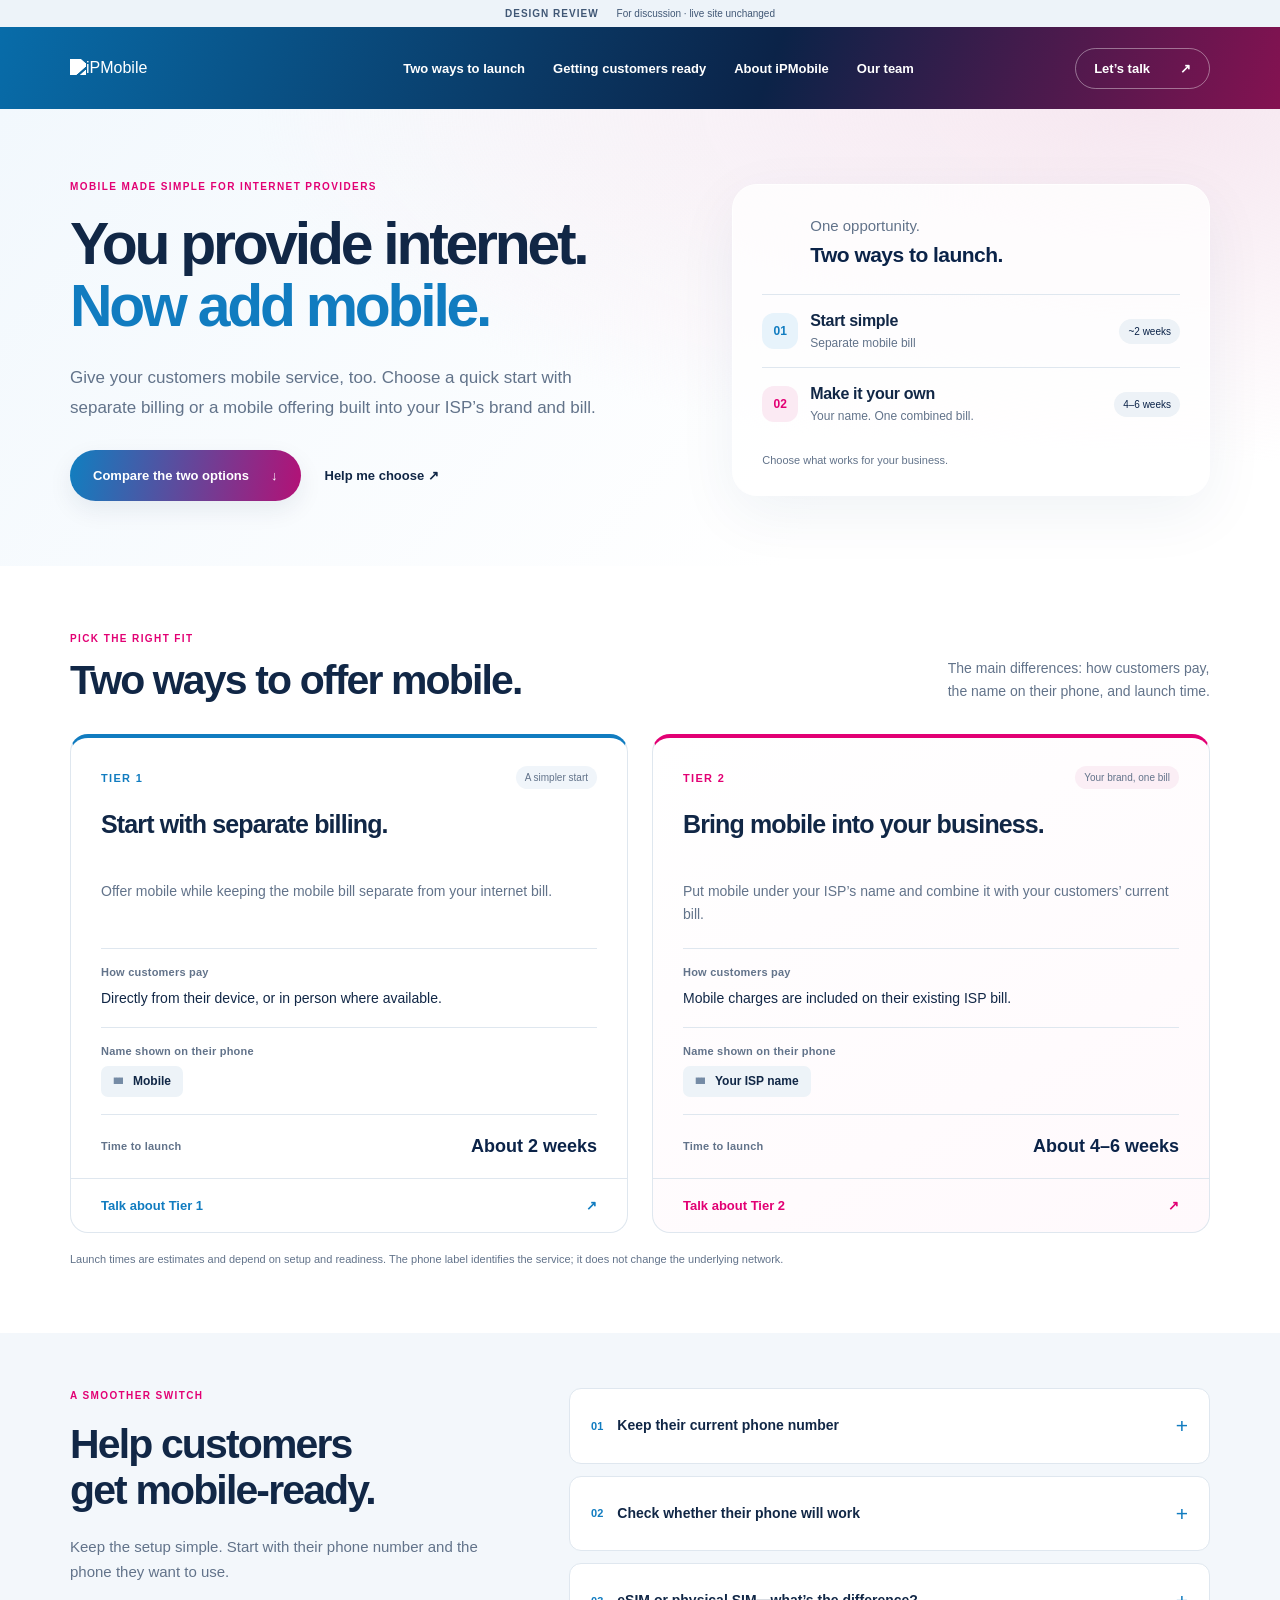
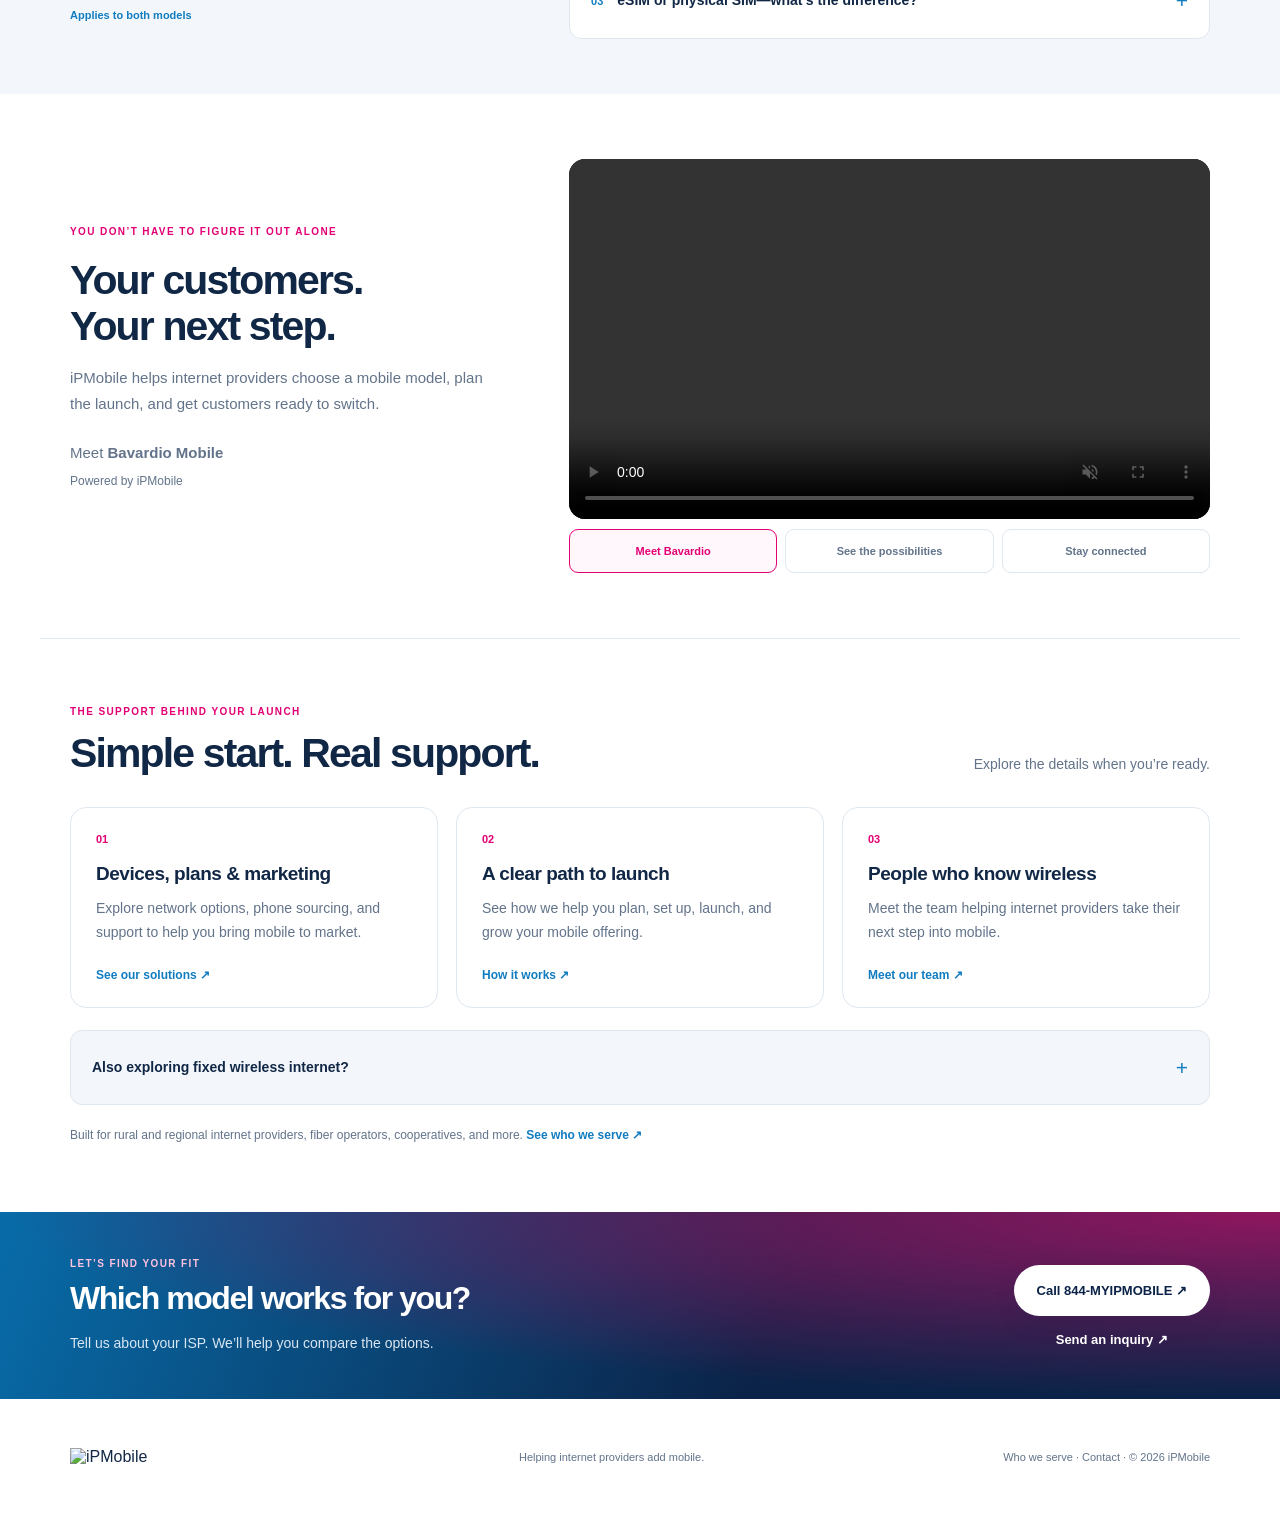
==== commit b788f303: "Preview simplified two-model homepage with linked supporting content" ====
--- a/index.html
+++ b/index.html
@@ -1,11 +1,12 @@
-<!doctype html><html lang="en"><head><meta charset="utf-8"><meta name="viewport" content="width=device-width,initial-scale=1"><meta name="robots" content="noindex,nofollow"><title>iPMobile | Wireless Growth for ISPs</title><link rel="stylesheet" href="review.css?v=9"><style>.isp-savings{padding:85px 28px;background:#fff}.isp-savings-grid{display:grid;grid-template-columns:1.15fr .85fr;gap:75px;align-items:center}.isp-savings h2{font-size:clamp(36px,4vw,55px);line-height:1.05;letter-spacing:-.045em;margin:21px 0}.isp-savings-grid>div>p{font-size:17px;line-height:1.75;color:var(--muted);max-width:610px}.isp-savings .button{margin-top:17px;gap:20px}.isp-savings-phone{display:block;margin-top:17px;color:var(--blue);font-size:14px;font-weight:700}.isp-offer-card{padding:40px;border-radius:28px;color:#fff;background:radial-gradient(circle at 110% 0,#bf006c,transparent 65%),linear-gradient(140deg,#137bb5,#0b2348 70%);box-shadow:0 22px 60px #0b23481a;transform:rotate(1deg)}.isp-offer-kicker{font-size:10px;text-transform:uppercase;letter-spacing:.14em;color:#d6e9fc;font-weight:700}.isp-offer-card h3{font-size:clamp(30px,3vw,42px);letter-spacing:-.04em;line-height:1.1;margin:30px 0 20px}.isp-offer-card em{font-style:normal;color:#ffabd4}.isp-savings .isp-offer-card p{color:#dce5f0;line-height:1.7;font-size:16px}.isp-offer-tags{display:flex;flex-wrap:wrap;gap:8px;margin:27px 0}.isp-offer-tags span{padding:8px 11px;background:#ffffff12;border:1px solid #ffffff30;border-radius:50px;font-size:11px}.isp-offer-footer{padding-top:20px;border-top:1px solid #ffffff30;font-size:13px;color:#dce5f0}.isp-offer-footer strong{font-size:20px;color:white;margin-left:5px}@media(max-width:850px){.isp-savings-grid{grid-template-columns:1fr;gap:32px}.isp-offer-card{max-width:520px;transform:none}}@media(max-width:620px){.isp-savings{padding:55px 20px}.isp-offer-card{padding:30px}.isp-savings .button{font-size:14px;padding-inline:20px}}</style><style>.isp-savings{padding:32px 28px;background:#fff}.isp-savings-compact{display:flex;align-items:center;justify-content:space-between;gap:35px;border-left:4px solid var(--pink);padding-left:25px}.isp-savings-compact>div{max-width:820px}.isp-savings .isp-savings-compact h2{font-size:clamp(25px,2.7vw,34px);line-height:1.15;margin:10px 0;letter-spacing:-.035em}.isp-savings .isp-savings-compact p{font-size:15px;line-height:1.6;margin:0;color:var(--muted)}.isp-savings .isp-savings-compact .button{margin:0;flex-shrink:0;min-height:48px;font-size:14px;gap:15px}@media(max-width:700px){.isp-savings{padding:28px 20px}.isp-savings-compact{align-items:flex-start;flex-direction:column;gap:20px;padding-left:18px}.isp-savings .eyebrow{font-size:10px}}</style><style>.isp-savings{padding:28px}.isp-campaign{position:relative;isolation:isolate;overflow:hidden;display:flex;align-items:center;justify-content:space-between;gap:40px;padding:34px 42px;border:1px solid #365280;border-radius:22px;color:#fff;background:radial-gradient(ellipse at 100% 0,rgba(226,0,116,.6),transparent 64%),linear-gradient(110deg,#0b2348,#102c51 65%,#45133e);box-shadow:0 12px 35px #0b234812}.isp-campaign:after{content:"";position:absolute;z-index:-1;width:280px;height:280px;right:-60px;top:-100px;border:1px solid #ffffff20;border-radius:50%;box-shadow:0 0 0 35px #ffffff05,0 0 0 70px #ffffff04;pointer-events:none}.isp-campaign-kicker{font-size:10px;letter-spacing:.16em;font-weight:800;color:#b9dff6}.isp-savings .isp-campaign h2{font-size:clamp(29px,3.2vw,42px);line-height:1.06;letter-spacing:-.04em;margin:13px 0 12px}.isp-campaign h2>span{color:#bbcae0}.isp-campaign h2 em{font-style:normal;color:#ff91c5}.isp-savings .isp-campaign p{max-width:650px;margin:0;font-size:15px;line-height:1.65;color:#dce5f0}.isp-campaign-action{display:flex;flex-direction:column;align-items:center;gap:13px;flex-shrink:0;position:relative}.isp-savings .isp-campaign .button{margin:0;min-height:50px;font-size:14px;gap:22px;background:#fff;color:var(--navy);box-shadow:0 9px 24px #0002}.isp-campaign .button:hover{background:#ffe8f4}.isp-campaign-call{font-size:11px;color:#f2d8e8;font-weight:700}@media(max-width:700px){.isp-savings{padding:22px 20px}.isp-campaign{padding:28px 25px;gap:24px;align-items:flex-start;flex-direction:column}.isp-campaign-action{align-items:flex-start}.isp-savings .isp-campaign h2{font-size:34px}.isp-savings .isp-campaign p{font-size:14px}}</style><style>.bavardio-mobile{display:block;color:#ff7900;font:500 clamp(22px,2.5vw,29px)/1.2 "Trebuchet MS",Arial,sans-serif;letter-spacing:.14em;margin:3px 0 0 2px}.bavardio-mobile+.bavardio-endorsement{margin-top:18px}</style><style>.bavardio-stacked{display:flex;flex-direction:column;align-items:center;width:250px;max-width:100%;color:#292929;letter-spacing:normal}.bavardio-stacked .bavardio-symbol{font-size:116px;flex:0 0 auto;margin:0 0 9px;align-self:center;transform:none}.bavardio-stacked .bavardio-stem,.bavardio-stacked .bavardio-bowl{background:#292929}.bavardio-stacked .bavardio-square{background:#ff850b}.bavardio-name{font:800 40px/1 "Arial Rounded MT Bold","Trebuchet MS",Arial,sans-serif;letter-spacing:-.055em}.bavardio-stacked .bavardio-mobile{font:500 27px/1.1 "Trebuchet MS",Arial,sans-serif;color:#ff850b;letter-spacing:.12em;margin:0 0 0 4px}.partner-section .bavardio-lockup{display:flex;flex-direction:column;align-items:flex-start}.bavardio-stacked+.bavardio-endorsement{margin-top:24px;font-size:21px}</style><style>.bavardio-stacked .bavardio-mobile{font-family:"Century Gothic","Avant Garde","Trebuchet MS",Arial,sans-serif;font-size:27px;font-weight:400;line-height:1.15;letter-spacing:.16em;color:#ff850b;margin:0 0 0 4px;-webkit-text-stroke:.25px currentColor}</style><style>.bavardio-restored{display:inline-flex;flex-direction:column;align-items:center}.bavardio-restored .bavardio-mobile{font-family:"Century Gothic","Avant Garde","Trebuchet MS",Arial,sans-serif;font-size:27px;font-weight:400;line-height:1.15;letter-spacing:.16em;color:#ff850b;margin:3px 0 0 4px;-webkit-text-stroke:.25px currentColor}.bavardio-restored+.bavardio-endorsement{margin-top:18px}</style><style>.bavardio-restored .bavardio-mobile{font-family:"Courier New",Courier,monospace;font-size:24px;font-weight:700;line-height:1.2;letter-spacing:0;color:#d9470b;-webkit-text-stroke:0;margin-top:6px}</style><style>.bavardio-restored .bavardio-type{display:flex;align-items:baseline;color:#111;font-family:"Arial Rounded MT Bold","Trebuchet MS",Arial,sans-serif;font-size:clamp(40px,4.2vw,54px);font-weight:700;letter-spacing:-.065em;line-height:1.1}.bavardio-restored .bavardio-symbol{font-size:inherit;position:relative;display:inline-block;width:.57em;height:.82em;flex:0 0 .57em;margin-right:.015em;align-self:center;transform:translateY(-.025em)}.bavardio-restored .bavardio-square{background:#ff7900}.bavardio-restored .bavardio-stem,.bavardio-restored .bavardio-bowl{background:#111}</style><style>.bavardio-restored{width:max-content;max-width:100%}.bavardio-restored .bavardio-mobile{align-self:center;font-family:"Century Gothic","Trebuchet MS",Arial,sans-serif;font-size:clamp(21px,2.2vw,25px);font-weight:400;line-height:1.15;letter-spacing:.17em;color:#ff850b;margin:4px -.17em 0 0;-webkit-text-stroke:0;text-transform:none}</style><style>.bavardio-restored .bavardio-mobile{font-family:"Century Gothic","Avenir Next","Trebuchet MS",sans-serif;font-size:25px;font-weight:500;line-height:1;letter-spacing:.15em;color:#f58220;margin:0 -.15em 0 0;-webkit-text-stroke:.35px currentColor;font-kerning:normal}</style><style>.bavardio-restored .bavardio-mobile{font-weight:700;-webkit-text-stroke:0}</style><style>.bavardio-restored .bavardio-mobile{font-weight:900;-webkit-text-stroke:.6px currentColor}</style><style>.bavardio-restored .bavardio-mobile{font-weight:900;-webkit-text-stroke:1.1px currentColor}</style><style>.bavardio-restored .bavardio-mobile{font-weight:700;-webkit-text-stroke:0}</style><style>.network-references{display:flex;justify-content:center;align-items:center;flex-wrap:wrap;gap:20px 38px;margin:26px auto 0;padding:20px 24px;border-top:1px solid var(--line);border-bottom:1px solid var(--line);max-width:650px}.network-references span{font:400 20px/1.4 Arial,sans-serif;letter-spacing:normal;color:var(--ink)}@media(max-width:620px){.network-references{gap:16px 25px;padding:18px 12px}.network-references span{font-size:18px}}</style><style>.network-references span{font-size:28px;font-weight:700;color:var(--ink);letter-spacing:normal}@media(max-width:620px){.network-references{gap:16px 23px}.network-references span{font-size:23px}}</style><style>.network-references span{font-weight:900;-webkit-text-stroke:.3px currentColor}</style><style>.network-references{display:flex;flex-wrap:nowrap;justify-content:center;align-items:center;gap:0;background:#fff;border:1px solid var(--line);border-radius:18px;max-width:760px;margin:28px auto 0;padding:24px}.network-references span{flex:1;text-align:center;min-width:0;padding:0 12px}.network-references span+span{border-left:1px solid var(--line)}@media(max-width:620px){.network-references{padding:20px 10px;gap:0}.network-references span{padding:0 5px;font-size:22px}}@media(max-width:360px){.network-references span{font-size:19px}}</style><style>.event-offer{min-height:48px;gap:11px;padding:0 22px;background:rgba(255,255,255,.09);border:1px solid rgba(255,255,255,.65);color:#fff;box-shadow:none;font-size:14px}.event-offer:hover{background:rgba(255,255,255,.18)}.offer-file-type{font-size:9px;letter-spacing:.06em;border:1px solid rgba(255,255,255,.45);border-radius:4px;padding:3px 4px}.event-actions{gap:14px 18px}.event-actions .event-details{font-size:12px}@media(max-width:620px){.event-actions .event-book,.event-actions .event-offer{width:100%}.event-actions .event-details{margin-top:3px}}</style><style>.partner-copy{text-align:center}.partner-copy>.eyebrow{justify-content:center}.partner-section .partner-copy .bavardio-lockup{align-items:center}.partner-copy .bavardio-endorsement{justify-content:center}.partner-copy>p{margin-left:auto;margin-right:auto}</style><style>.partner-copy{display:flex;flex-direction:column;align-items:center;text-align:center}.partner-copy>.eyebrow{align-self:center}.partner-section .partner-copy .bavardio-lockup{display:flex;width:100%;align-items:center;text-align:center}.partner-copy .bavardio-restored{align-self:center;margin-left:auto;margin-right:auto}.partner-copy .bavardio-endorsement{align-self:center;justify-content:center}.partner-copy>p{width:100%}.event-offer{font-family:inherit;cursor:pointer}.show-offer-panel{padding:35px 28px 25px;scroll-margin-top:110px}.show-offer-panel[hidden]{display:none}.show-offer-heading{display:flex;justify-content:space-between;align-items:center;gap:20px;margin-bottom:20px}.show-offer-heading h2{margin:10px 0;font-size:28px;letter-spacing:-.03em}.show-offer-heading button{border:1px solid var(--line);background:#fff;color:var(--navy);border-radius:30px;padding:12px 18px;cursor:pointer;font:700 13px Arial,sans-serif}.show-offer-panel iframe{display:block;width:100%;height:850px;border:1px solid var(--line);border-radius:16px;background:#f4f9fc}.show-offer-fallback{font-size:13px;color:var(--muted)}.show-offer-fallback a{color:var(--blue);text-decoration:underline}@media(max-width:620px){.show-offer-panel{padding:25px 20px;scroll-margin-top:160px}.show-offer-heading h2{font-size:23px}.show-offer-panel iframe{height:650px}}</style><style>.show-offer-image{display:block;width:100%;max-width:850px;height:auto;margin:0 auto;border:1px solid var(--line);border-radius:14px}.show-offer-fallback{text-align:center}</style></head><body><header class="site-header"><a class="brand" href="index.html"><img src="https://www.ipmobile.ai/assets/ipmobile-logo.png" alt="iPMobile"></a><nav><a class="active" href="index.html">Home</a><a href="https://www.ipmobile.ai/solutions.html">Solutions</a><a href="why-ipmobile.html">Why iPMobile</a><a href="https://www.ipmobile.ai/how-it-works.html">How It Works</a><a href="https://www.ipmobile.ai/who-we-serve.html">Who We Serve</a><a href="https://www.ipmobile.ai/contact.html">Contact Us</a></nav><a class="button light small" href="tel:8446947662">Call 844-MYIPMOBILE</a></header><main><section class="event-banner" id="event" aria-labelledby="event-title"><div class="shell event-layout"><div><span class="event-eyebrow">WISPAPALOOZA 2026 · BOOTH 908</span><h2 id="event-title">Meet us in Las Vegas.</h2><p>November 2–5, 2026 · Caesars Palace, Las Vegas</p><p class="event-description">Let’s talk mobile, fixed wireless, and your next growth opportunity.</p><div class="event-actions"><a class="button event-book" href="https://calendar.app.google/sCq1uGNjbtY5FYhL6" target="_blank" rel="noopener noreferrer">Book a Meeting <span aria-hidden="true">↗</span></a><button class="button event-offer" id="show-offer-toggle" type="button" aria-expanded="false" aria-controls="show-offer-panel">Explore Mobile Savings <span aria-hidden="true">↓</span></button><a class="event-details" href="https://www.wispaevents.org/" target="_blank" rel="noopener noreferrer">Event information ↗</a></div></div><div class="event-countdown"><span id="countdown-label">Counting down to WISPAPALOOZA</span><div id="countdown" role="timer" aria-label="Time until WISPAPALOOZA begins"><div><b data-unit="days">--</b><small>Days</small></div><div><b data-unit="hours">--</b><small>Hours</small></div><div><b data-unit="minutes">--</b><small>Minutes</small></div><div><b data-unit="seconds">--</b><small>Seconds</small></div></div><small class="countdown-note">November 2 · Las Vegas time</small></div></div></section><section class="show-offer-panel shell" id="show-offer-panel" hidden aria-labelledby="show-offer-title"><div class="show-offer-heading"><div><span class="eyebrow">WISPAPALOOZA exclusive</span><h2 id="show-offer-title">Your Mobile Growth Opportunity</h2></div><button type="button" id="show-offer-close" aria-label="Close show offer">Close ×</button></div><img class="show-offer-image" src="wispa-flyer-placement-source.png" alt="Bavardio Mobile WISPAPALOOZA offer: up to 10% residuals, internet and mobile bundle comparison, and complimentary one-hour consultation. Download the PDF for full details." loading="lazy"><p class="show-offer-fallback">Can’t see the flyer? <a href="WISPAPALOOZA-half-page-matched-text-size.pdf" download>Download the PDF</a></p></section><section class="partner-section shell" id="videos" aria-labelledby="partner-title"><div class="partner-copy"><span class="eyebrow">Connected for What’s Next</span><h2 id="partner-title" class="bavardio-lockup"><span class="bavardio-restored"><span class="bavardio-type" aria-label="bavardio"><span class="bavardio-symbol" aria-hidden="true"><span class="bavardio-square"></span><span class="bavardio-stem"></span><span class="bavardio-bowl"></span></span><span aria-hidden="true">avardio</span></span><span class="bavardio-mobile">Mobile</span></span><span class="bavardio-endorsement">Powered by <span class="ipmobile-signature"><img src="https://www.ipmobile.ai/assets/ipmobile-mark.png" alt="" width="28" height="28"><strong>iPMobile</strong></span></span></h2><p>More connections. More possibilities. See how Bavardio and iPMobile bring internet and mobile together.</p></div><div class="partner-player"><video id="video-player" autoplay muted playsinline controls preload="auto" aria-label="Bavardio partnership videos in continuous rotation"><source src="bavardio-60sec.mp4" type="video/mp4"></video><div class="video-selectors" role="group" aria-label="Choose a Bavardio video"><button type="button" data-clip="0" aria-pressed="true">Discover Bavardio <small>60 seconds</small></button><button type="button" data-clip="1" aria-pressed="false">Explore the Possibilities <small>30 seconds</small></button><button type="button" data-clip="2" aria-pressed="false">Stay Connected <small>30 seconds</small></button></div><span id="video-status" hidden></span></div></section><section class="fwa-section" id="fwa"><div class="shell"><span class="eyebrow">Now offering fixed wireless access</span><h2>More Ways to Connect.</h2><p>Expand your connectivity offering with FWA solutions from three leading carriers.</p><div class="network-references" aria-label="Network names"><span>AT&amp;T</span><span>T-Mobile</span><span>Verizon</span></div></div></section><section class="isp-savings" aria-labelledby="isp-savings-title"><div class="shell isp-campaign"><div class="isp-campaign-copy"><span class="isp-campaign-kicker">FOR INTERNET SERVICE PROVIDERS</span><h2 id="isp-savings-title">Your internet. <span>Their mobile.</span><br>Why not <em>both yours?</em></h2><p>Give your subscribers a reason to bundle. Launch mobile under your brand—with iPMobile behind you.</p></div><div class="isp-campaign-action"><a class="button" href="https://www.ipmobile.ai/contact.html">Make Mobile Yours <span aria-hidden="true">↗</span></a><a class="isp-campaign-call" href="tel:8446947662">Let’s talk · 844-MYIPMOBILE</a></div></div></section><section class="hero shell"><div><span class="eyebrow">Wireless growth for ISPs</span><h1>Turn Your Internet Customers Into <em>Mobile Customers.</em></h1><h2>Launch Wireless. Strengthen Your Brand. Grow Your Revenue.</h2><p>iPMobile helps rural and regional Internet Service Providers launch and grow their own wireless offerings—from carrier connectivity and devices to strategy, marketing, operations, and ongoing optimization.</p><strong>Your customers. Your brand. Your mobile offering. Powered by iPMobile.</strong><div class="actions"><a class="button" href="https://www.ipmobile.ai/solutions.html">Launch Your Mobile Offering ↗</a><a href="tel:8446947662">Talk With iPMobile →</a></div></div><div class="hero-art" aria-hidden="true"><div class="orbit one"></div><div class="orbit two"></div><div class="connect-card"><img src="https://www.ipmobile.ai/assets/ipmobile-mark.png" alt=""><small>Your ISP brand</small><b>Internet</b><i>＋</i><b>Mobile</b><span>More services. More recurring revenue.</span></div></div></section><section class="section shell"><div class="lead"><span class="eyebrow">Grow customer value</span><h2>Give Your Customers More Reasons to Stay.</h2><p>Extend the trusted broadband relationship beyond the home and business.</p></div><div class="benefits"><article><b>↑</b><h3>Increase revenue</h3><p>Add recurring revenue and grow customer value.</p></article><article><b>◎</b><h3>Improve retention</h3><p>Strengthen loyalty with more services.</p></article><article><b>＋</b><h3>Create bundles</h3><p>Combine broadband and mobile.</p></article><article><b>↗</b><h3>Compete locally</h3><p>Match national providers’ multi-product value.</p></article></div></section><section class="section page-links"><div class="shell"><div class="lead center"><span class="eyebrow">Explore iPMobile</span><h2>Everything You Need to Launch and Grow.</h2></div><div class="link-grid"><a href="https://www.ipmobile.ai/solutions.html"><h3>Complete Solutions</h3><p>Connectivity, devices, strategy, and marketing.</p><b>Explore →</b></a><a href="why-ipmobile.html"><h3>Why iPMobile</h3><p>Wireless expertise without building a wireless company.</p><b>See the advantage →</b></a><a href="https://www.ipmobile.ai/how-it-works.html"><h3>How It Works</h3><p>From discovery to launch and growth.</p><b>View the process →</b></a><a href="https://www.ipmobile.ai/who-we-serve.html"><h3>Who We Serve</h3><p>Built for rural and regional providers.</p><b>Find your fit →</b></a></div></div></section><section class="final shell"><h2>Your Customers Are Already Buying Mobile Service.</h2><p>The question is: who are they buying it from?</p><a class="button light" href="tel:8446947662">Talk With iPMobile · 844-MYIPMOBILE</a></section></main><footer class="shell"><a class="brand" href="index.html"><img src="https://www.ipmobile.ai/assets/ipmobile-logo.png" alt="iPMobile"></a><p>Turn internet customers into mobile customers.</p><div class="footer-meta"><a class="linkedin-link" href="https://www.linkedin.com/company/ip-mobile-ai" target="_blank" rel="noopener noreferrer">Follow iPMobile on LinkedIn ↗</a><small>© 2026 iPMobile.</small></div></footer><script src="review.js?v=9"></script><script>const offerToggle=document.getElementById("show-offer-toggle"),offerPanel=document.getElementById("show-offer-panel");offerToggle.addEventListener("click",()=>{const open=offerPanel.hidden;offerPanel.hidden=!open;offerToggle.setAttribute("aria-expanded",String(open));if(open)offerPanel.scrollIntoView({behavior:"smooth",block:"start"});});document.getElementById("show-offer-close").addEventListener("click",()=>{offerPanel.hidden=true;offerToggle.setAttribute("aria-expanded","false");offerToggle.focus();});</script></body></html>
-
-
-
-
-
-
-
-
-
-
+<!doctype html>
+<html lang="en"><head><meta charset="utf-8"><meta name="viewport" content="width=device-width,initial-scale=1"><meta name="robots" content="noindex,nofollow"><title>iPMobile | Two Ways to Offer Mobile — Review Draft</title><link rel="stylesheet" href="model-review.css?v=1"></head>
+<body><div class="draft-note">DESIGN REVIEW <span>For discussion · live site unchanged</span></div>
+<header><div class="wrap header-inner"><a class="brand" href="#"><img src="https://www.ipmobile.ai/assets/ipmobile-logo.png" alt="iPMobile" width="172"></a><nav aria-label="Main navigation"><a href="#models">Two ways to launch</a><a href="#customer-ready">Getting customers ready</a><a href="#about">About iPMobile</a><a href="why-ipmobile.html#meet-the-team">Our team</a></nav><a class="header-call" href="#talk">Let’s talk <span aria-hidden="true">↗</span></a></div></header>
+<main><section class="hero"><div class="wrap hero-grid"><div><p class="eyebrow">MOBILE MADE SIMPLE FOR INTERNET PROVIDERS</p><h1>You provide internet.<br><span>Now add mobile.</span></h1><p class="intro">Give your customers mobile service, too. Choose a quick start with separate billing or a mobile offering built into your ISP’s brand and bill.</p><div class="hero-actions"><a class="button" href="#models">Compare the two options <span aria-hidden="true">↓</span></a><a class="text-link" href="#talk">Help me choose ↗</a></div></div><div class="choice-visual" aria-label="Two ways to offer mobile"><div class="visual-heading"><img src="https://www.ipmobile.ai/assets/ipmobile-mark.png" alt="" width="35"><span>One opportunity.<br><strong>Two ways to launch.</strong></span></div><a class="visual-option" href="#tier1"><span class="visual-number">01</span><div><strong>Start simple</strong><small>Separate mobile bill</small></div><span class="time-pill">~2 weeks</span></a><a class="visual-option" href="#tier2"><span class="visual-number pink">02</span><div><strong>Make it your own</strong><small>Your name. One combined bill.</small></div><span class="time-pill">4–6 weeks</span></a><p class="visual-note">Choose what works for your business.</p></div></div></section>
+<section class="models section wrap" id="models"><div class="section-heading"><div><p class="eyebrow">PICK THE RIGHT FIT</p><h2>Two ways to offer mobile.</h2></div><p>The main differences: how customers pay,<br>the name on their phone, and launch time.</p></div><div class="model-grid">
+<article class="model-card" id="tier1"><div class="model-top"><span class="tier">TIER 1</span><span class="model-tag">A simpler start</span></div><h3>Start with separate billing.</h3><p class="model-description">Offer mobile while keeping the mobile bill separate from your internet bill.</p><dl><div><dt>How customers pay</dt><dd>Directly from their device, or in person where available.</dd></div><div><dt>Name shown on their phone</dt><dd><span class="network-label"><span aria-hidden="true">▮▮▮</span> Mobile</span></dd></div><div class="launch-row"><dt>Time to launch</dt><dd><strong>About 2 weeks</strong></dd></div></dl><a class="model-cta" data-model="Tier 1" href="#talk">Talk about Tier 1 <span aria-hidden="true">↗</span></a></article>
+<article class="model-card tier-two" id="tier2"><div class="model-top"><span class="tier">TIER 2</span><span class="model-tag">Your brand, one bill</span></div><h3>Bring mobile into your business.</h3><p class="model-description">Put mobile under your ISP’s name and combine it with your customers’ current bill.</p><dl><div><dt>How customers pay</dt><dd>Mobile charges are included on their existing ISP bill.</dd></div><div><dt>Name shown on their phone</dt><dd><span class="network-label"><span aria-hidden="true">▮▮▮</span> Your ISP name</span></dd></div><div class="launch-row"><dt>Time to launch</dt><dd><strong>About 4–6 weeks</strong></dd></div></dl><a class="model-cta" data-model="Tier 2" href="#talk">Talk about Tier 2 <span aria-hidden="true">↗</span></a></article></div><p class="model-footnote">Launch times are estimates and depend on setup and readiness. The phone label identifies the service; it does not change the underlying network.</p></section>
+<section class="ready-section" id="customer-ready"><div class="wrap ready-grid"><div><p class="eyebrow">A SMOOTHER SWITCH</p><h2>Help customers<br>get mobile-ready.</h2><p>Keep the setup simple. Start with their phone number and the phone they want to use.</p><span class="help-note">Applies to both models</span></div><div class="guides"><details><summary><span class="guide-number">01</span><span>Keep their current phone number</span><b aria-hidden="true">+</b></summary><div class="guide-body"><p>Moving a number to a new mobile service is called a <strong>number transfer</strong> (or “port”).</p><ol><li>Ask the customer to get their account number and any required transfer PIN from their current provider.</li><li>Check that the account name, billing details, and number are correct.</li><li>Keep their current service active until the transfer is complete. Confirm any transfer protection requirements with their current provider.</li></ol><p class="guide-small">Transfer requirements and timing vary by provider. Share account details securely, not through this preview.</p></div></details><details><summary><span class="guide-number">02</span><span>Check whether their phone will work</span><b aria-hidden="true">+</b></summary><div class="guide-body"><ol><li><strong>Check compatibility.</strong> Use the phone model and IMEI (its device ID) to confirm it is supported on the selected service.</li><li><strong>Check the carrier lock.</strong> A locked phone may need to be unlocked by the current provider before switching. Being unlocked does not by itself confirm compatibility.</li><li><strong>Check the SIM type.</strong> An eSIM is digital; a physical SIM is a removable card. Confirm which option the phone and selected service support.</li></ol><p class="guide-small">Confirm compatibility and activation requirements before promising service.</p></div></details><details><summary><span class="guide-number">03</span><span>eSIM or physical SIM—what’s the difference?</span><b aria-hidden="true">+</b></summary><div class="guide-body"><p><strong>eSIM:</strong> a digital SIM installed on a supported phone.</p><p><strong>Physical SIM:</strong> a small card inserted into the phone.</p><p>The right choice depends on the device and mobile service. Check both before activation.</p></div></details></div></div></section>
+<section class="about-section section wrap" id="about"><div class="about-copy"><p class="eyebrow">YOU DON’T HAVE TO FIGURE IT OUT ALONE</p><h2>Your customers.<br>Your next step.</h2><p>iPMobile helps internet providers choose a mobile model, plan the launch, and get customers ready to switch.</p><p class="bavardio-line">Meet <strong>Bavardio Mobile</strong><br><span>Powered by iPMobile</span></p></div><div class="video-area"><video id="partner-video" controls autoplay muted playsinline preload="metadata" aria-label="Bavardio Mobile overview"><source src="bavardio-60sec.mp4" type="video/mp4"></video><div class="clip-tabs" role="group" aria-label="Choose a video"><button type="button" data-clip="0" aria-pressed="true">Meet Bavardio</button><button type="button" data-clip="1" aria-pressed="false">See the possibilities</button><button type="button" data-clip="2" aria-pressed="false">Stay connected</button></div></div></section>
+<section class="support-section section wrap" id="more-details"><div class="section-heading"><div><p class="eyebrow">THE SUPPORT BEHIND YOUR LAUNCH</p><h2>Simple start. Real support.</h2></div><p>Explore the details when you’re ready.</p></div><div class="support-cards"><a href="solutions.html"><span class="support-icon" aria-hidden="true">01</span><h3>Devices, plans & marketing</h3><p>Explore network options, phone sourcing, and support to help you bring mobile to market.</p><strong>See our solutions ↗</strong></a><a href="how-it-works.html"><span class="support-icon" aria-hidden="true">02</span><h3>A clear path to launch</h3><p>See how we help you plan, set up, launch, and grow your mobile offering.</p><strong>How it works ↗</strong></a><a href="why-ipmobile.html#meet-the-team"><span class="support-icon" aria-hidden="true">03</span><h3>People who know wireless</h3><p>Meet the team helping internet providers take their next step into mobile.</p><strong>Meet our team ↗</strong></a></div><details class="fwa-detail"><summary><span>Also exploring fixed wireless internet?</span><b aria-hidden="true">+</b></summary><div class="guide-body"><p>iPMobile also offers fixed wireless access (FWA) solutions. Talk with us about your location and connectivity needs to explore available options.</p><a class="fwa-contact" href="contact.html">Ask about fixed wireless ↗</a></div></details><p class="audience-link">Built for rural and regional internet providers, fiber operators, cooperatives, and more. <a href="who-we-serve.html">See who we serve ↗</a></p></section><section class="contact-section" id="talk"><div class="wrap contact-grid"><div><p class="eyebrow">LET’S FIND YOUR FIT</p><h2>Which model works for you?</h2><p id="model-interest">Tell us about your ISP. We’ll help you compare the options.</p></div><div class="contact-actions"><a class="button white" href="tel:8446947662">Call 844-MYIPMOBILE ↗</a><a class="text-link" href="contact.html">Send an inquiry ↗</a></div></div></section>
+</main><footer class="wrap"><a class="brand" href="#"><img src="https://www.ipmobile.ai/assets/ipmobile-logo.png" alt="iPMobile" width="150"></a><p>Helping internet providers add mobile.</p><span><a href="who-we-serve.html">Who we serve</a> · <a href="contact.html">Contact</a> · © 2026 iPMobile</span></footer><script src="model-review.js?v=1"></script></body></html>
--- a/model-review.css
+++ b/model-review.css
@@ -0,0 +1,3 @@
+:root{--navy:#0b2348;--blue:#117cc0;--pink:#e20074;--ink:#112746;--muted:#62738a;--line:#dfe7ef;--ice:#f3f7fb}*{box-sizing:border-box}html{scroll-behavior:smooth;scroll-padding-top:100px}body{margin:0;font-family:Arial,Helvetica,sans-serif;color:var(--ink);background:white}a{color:inherit;text-decoration:none}button,summary,a{-webkit-tap-highlight-color:transparent}a:focus-visible,button:focus-visible,summary:focus-visible{outline:3px solid #e20074;outline-offset:5px}.wrap{max-width:1200px;margin:0 auto;padding-left:30px;padding-right:30px}.draft-note{background:#edf3f9;color:#405775;display:flex;justify-content:center;gap:18px;padding:8px 20px;font-size:10px;font-weight:700;letter-spacing:.1em}.draft-note span{font-weight:400;letter-spacing:normal}header{background:linear-gradient(110deg,#086ca9,#0b2348 60%,#841251);color:#fff;position:sticky;top:0;z-index:10}.header-inner{display:flex;align-items:center;justify-content:space-between;gap:30px;min-height:82px}.brand img{display:block;max-width:100%;height:auto}header .brand img{filter:brightness(0) invert(1)}nav{display:flex;gap:28px;font-size:13px;font-weight:700}.header-call{font-size:13px;font-weight:700;display:flex;gap:30px;border:1px solid #ffffff65;padding:12px 18px;border-radius:30px}.hero{padding:70px 0 65px;background:radial-gradient(ellipse at 90% 0,#f6e7f0,transparent 55%),linear-gradient(130deg,#f2f8fd,white 70%)}.hero-grid{display:grid;grid-template-columns:1.25fr 1fr;align-items:center;gap:65px}.eyebrow{font-size:10px;font-weight:800;letter-spacing:.14em;text-transform:uppercase;color:var(--pink);margin:0 0 19px;line-height:1.5}h1{font-size:clamp(40px,4.6vw,61px);line-height:1.06;letter-spacing:-.055em;margin:0 0 25px}h1 span{color:var(--blue)}.intro{font-size:17px;line-height:1.75;color:var(--muted);max-width:540px;margin:0}.hero-actions{display:flex;align-items:center;gap:24px;margin-top:28px}.button{display:inline-flex;align-items:center;justify-content:center;gap:22px;padding:16px 23px;min-height:51px;background:linear-gradient(100deg,#107fc0,#b31176);color:#fff;border-radius:30px;font-size:13px;font-weight:800;box-shadow:0 9px 24px #0b234814}.text-link{font-size:13px;font-weight:700}.choice-visual{border:1px solid #fff;background:#ffffffc9;box-shadow:0 18px 60px #173b6b10;border-radius:25px;padding:29px}.visual-heading{display:flex;align-items:center;gap:13px;margin-bottom:23px;font-size:15px;line-height:1.6;color:var(--muted)}.visual-heading strong{font-size:21px;color:var(--navy);letter-spacing:-.025em}.visual-option{display:flex;align-items:center;gap:12px;padding:17px 0;border-top:1px solid var(--line)}.visual-option strong{font-size:16px;letter-spacing:-.02em}.visual-option small{display:block;font-size:12px;color:var(--muted);margin-top:6px}.visual-number{font-size:12px;font-weight:700;color:var(--blue);background:#e7f3fb;display:grid;place-items:center;width:36px;height:36px;border-radius:12px;flex-shrink:0}.visual-number.pink{background:#fbeaf3;color:var(--pink)}.time-pill{font-size:10px;color:var(--navy);background:#edf2f7;padding:7px 9px;border-radius:20px;margin-left:auto;white-space:nowrap}.visual-note{font-size:11px;color:var(--muted);margin:14px 0 0}.section{padding-top:65px;padding-bottom:65px}.section-heading{display:flex;align-items:flex-end;justify-content:space-between;gap:30px;margin-bottom:30px}h2{font-size:clamp(30px,3.2vw,42px);line-height:1.12;letter-spacing:-.045em;margin:0}.section-heading .eyebrow{margin-bottom:12px}.section-heading>p{font-size:14px;line-height:1.7;color:var(--muted);margin:0}.model-grid{display:grid;grid-template-columns:1fr 1fr;gap:24px}.model-card{border:1px solid var(--line);border-top:4px solid var(--blue);border-radius:18px;overflow:hidden;padding:28px 30px 0;scroll-margin-top:110px;background:white}.model-card.tier-two{border-top-color:var(--pink);background:linear-gradient(150deg,#fff,#fff9fc)}.model-top{display:flex;justify-content:space-between;align-items:center;gap:14px}.tier{font-size:11px;letter-spacing:.12em;font-weight:800;color:var(--blue)}.tier-two .tier{color:var(--pink)}.model-tag{font-size:10px;padding:6px 9px;border-radius:20px;background:#f0f5fa;color:var(--muted)}.tier-two .model-tag{background:#fbeef5}.model-card h3{font-size:25px;letter-spacing:-.035em;line-height:1.15;margin:21px 0 12px;min-height:58px}.model-description{font-size:14px;color:var(--muted);line-height:1.65;min-height:47px;margin:0 0 21px}dl{margin:0}dl>div{border-top:1px solid var(--line);padding:17px 0}dt{font-size:11px;letter-spacing:.02em;font-weight:700;color:var(--muted);margin-bottom:9px}dd{margin:0;font-size:14px;line-height:1.6}.network-label{display:inline-flex;align-items:center;gap:11px;background:#edf3f8;border-radius:7px;padding:6px 12px;font-size:12px;font-weight:700}.network-label>span{font-size:8px;letter-spacing:-1px;color:#758ba5}.launch-row{display:flex;align-items:center;justify-content:space-between;gap:15px}.launch-row dt{margin:0}.launch-row strong{font-size:18px;color:var(--navy)}.model-cta{display:flex;align-items:center;justify-content:space-between;margin:0 -30px;padding:19px 30px;border-top:1px solid var(--line);color:var(--blue);font-size:13px;font-weight:700}.tier-two .model-cta{color:var(--pink)}.model-cta:hover{background:#edf5fa}.model-footnote{font-size:11px;line-height:1.6;color:var(--muted);margin:18px 0 0}.ready-section{background:var(--ice);padding:55px 0}.ready-grid{display:grid;grid-template-columns:.85fr 1.3fr;gap:80px}.ready-grid>div>p:not(.eyebrow){font-size:15px;color:var(--muted);line-height:1.7;margin:20px 0}.help-note{font-size:11px;color:var(--blue);font-weight:700}.guides{display:flex;flex-direction:column;gap:12px}details{background:#fff;border:1px solid var(--line);border-radius:12px}summary{list-style:none;display:flex;align-items:center;gap:14px;cursor:pointer;padding:21px;font-size:14px;font-weight:700;line-height:1.5}summary::-webkit-details-marker{display:none}.guide-number{color:var(--blue);font-size:11px}summary>b{margin-left:auto;font-size:21px;font-weight:400;color:var(--blue)}details[open] summary>b{transform:rotate(45deg)}.guide-body{padding:0 23px 18px;border-top:1px solid var(--line);color:var(--muted);font-size:14px;line-height:1.75}.guide-body ol{padding-left:19px}.guide-body li{margin:12px 0}.guide-body strong{color:var(--ink)}.guide-body .guide-small{font-size:12px}.about-section{display:grid;grid-template-columns:.85fr 1.3fr;gap:80px;align-items:center}.about-copy>p:not(.eyebrow){font-size:15px;color:var(--muted);line-height:1.75}.about-copy .bavardio-line{font-size:15px;color:var(--ink);padding-top:8px}.bavardio-line span{font-size:12px;color:var(--muted)}video{display:block;width:100%;aspect-ratio:16/9;object-fit:contain;border-radius:16px;background:#071327}.clip-tabs{display:flex;gap:8px;margin-top:10px}.clip-tabs button{flex:1;font:700 11px/1.5 Arial,sans-serif;background:white;border:1px solid var(--line);padding:10px;border-radius:9px;color:var(--muted);cursor:pointer;min-height:44px}.clip-tabs button[aria-pressed=true]{border-color:var(--pink);color:var(--pink);background:#fff7fb}.contact-section{padding:44px 0;color:white;background:radial-gradient(ellipse at 100% 0,#8f165f,transparent 70%),linear-gradient(110deg,#086ca9,#0b2348 60%)}.contact-grid{display:flex;justify-content:space-between;align-items:center;gap:30px}.contact-section .eyebrow{color:#ffc2df;margin-bottom:10px}.contact-section h2{font-size:32px}.contact-section p:not(.eyebrow){font-size:14px;line-height:1.7;color:#d9e6f3;margin:15px 0 0}.contact-actions{display:flex;flex-direction:column;align-items:center;gap:16px;flex-shrink:0}.button.white{background:#fff;color:var(--navy)}footer{display:flex;align-items:center;justify-content:space-between;gap:20px;min-height:115px}footer p,footer>span{font-size:11px;color:var(--muted)}@media(max-width:1000px){nav{gap:16px;font-size:11px}.hero-grid{gap:30px}.choice-visual{padding:22px}.hero-actions{gap:15px;flex-wrap:wrap}.ready-grid,.about-section{gap:35px}.model-card{padding:25px 23px 0}.model-cta{margin:0 -23px;padding-inline:23px}}@media(max-width:760px){.wrap{padding-left:22px;padding-right:22px}.header-inner{flex-wrap:wrap;gap:14px;min-height:78px;padding-top:15px;padding-bottom:15px}header .brand img{width:145px}nav{order:3;width:100%;justify-content:space-between;gap:10px;font-size:10px}.header-call{font-size:11px;padding:10px 14px;gap:16px}.hero{padding:43px 0}.hero-grid{grid-template-columns:1fr;gap:30px}h1{font-size:43px}.intro{font-size:16px}.hero-actions .button{font-size:12px}.choice-visual{max-width:550px;width:100%}.section{padding-top:43px;padding-bottom:43px}.section-heading{display:block}.section-heading>p{margin-top:17px}.section-heading>p br{display:none}.model-grid{grid-template-columns:1fr;gap:20px}.model-card h3,.model-description{min-height:0}.model-card h3{margin-top:20px}.ready-section{padding:43px 0}.ready-grid,.about-section{grid-template-columns:1fr;gap:27px}.ready-grid h2 br,.about-copy h2 br{display:none}.contact-grid{flex-direction:column;align-items:flex-start;gap:25px}.contact-actions{align-items:flex-start}.contact-section{padding:35px 0}.contact-section h2{font-size:30px}footer{flex-wrap:wrap;padding-top:28px;padding-bottom:28px;gap:14px}footer .brand{width:100%}.draft-note{gap:10px;font-size:9px}.model-card{scroll-margin-top:150px}html{scroll-padding-top:150px}}@media(prefers-reduced-motion:reduce){html{scroll-behavior:auto}} 
+
+.support-cards{display:grid;grid-template-columns:repeat(3,minmax(0,1fr));gap:18px}.support-cards>a{padding:25px;border:1px solid var(--line);border-radius:16px;display:flex;flex-direction:column;align-items:flex-start}.support-cards>a:hover{border-color:#a6c7e0;background:#fafdff}.support-icon{font-size:11px;font-weight:700;color:var(--pink)}.support-cards h3{font-size:19px;letter-spacing:-.025em;margin:18px 0 12px}.support-cards p{font-size:14px;color:var(--muted);line-height:1.7;margin:0 0 23px}.support-cards strong{font-size:12px;color:var(--blue);margin-top:auto}.support-section{border-top:1px solid var(--line)}.fwa-detail{margin-top:22px;background:var(--ice)}.fwa-contact{display:inline-block;color:var(--blue);font-weight:700;padding-bottom:8px}.audience-link{font-size:12px;line-height:1.8;color:var(--muted);margin:20px 0 0}.audience-link a{color:var(--blue);font-weight:700}@media(max-width:760px){.support-cards{grid-template-columns:1fr}.header-inner nav{flex-wrap:wrap;justify-content:flex-start;gap:10px 18px}.support-cards>a{padding:22px}.support-cards h3{margin-top:12px}.about-section{padding-bottom:36px}}
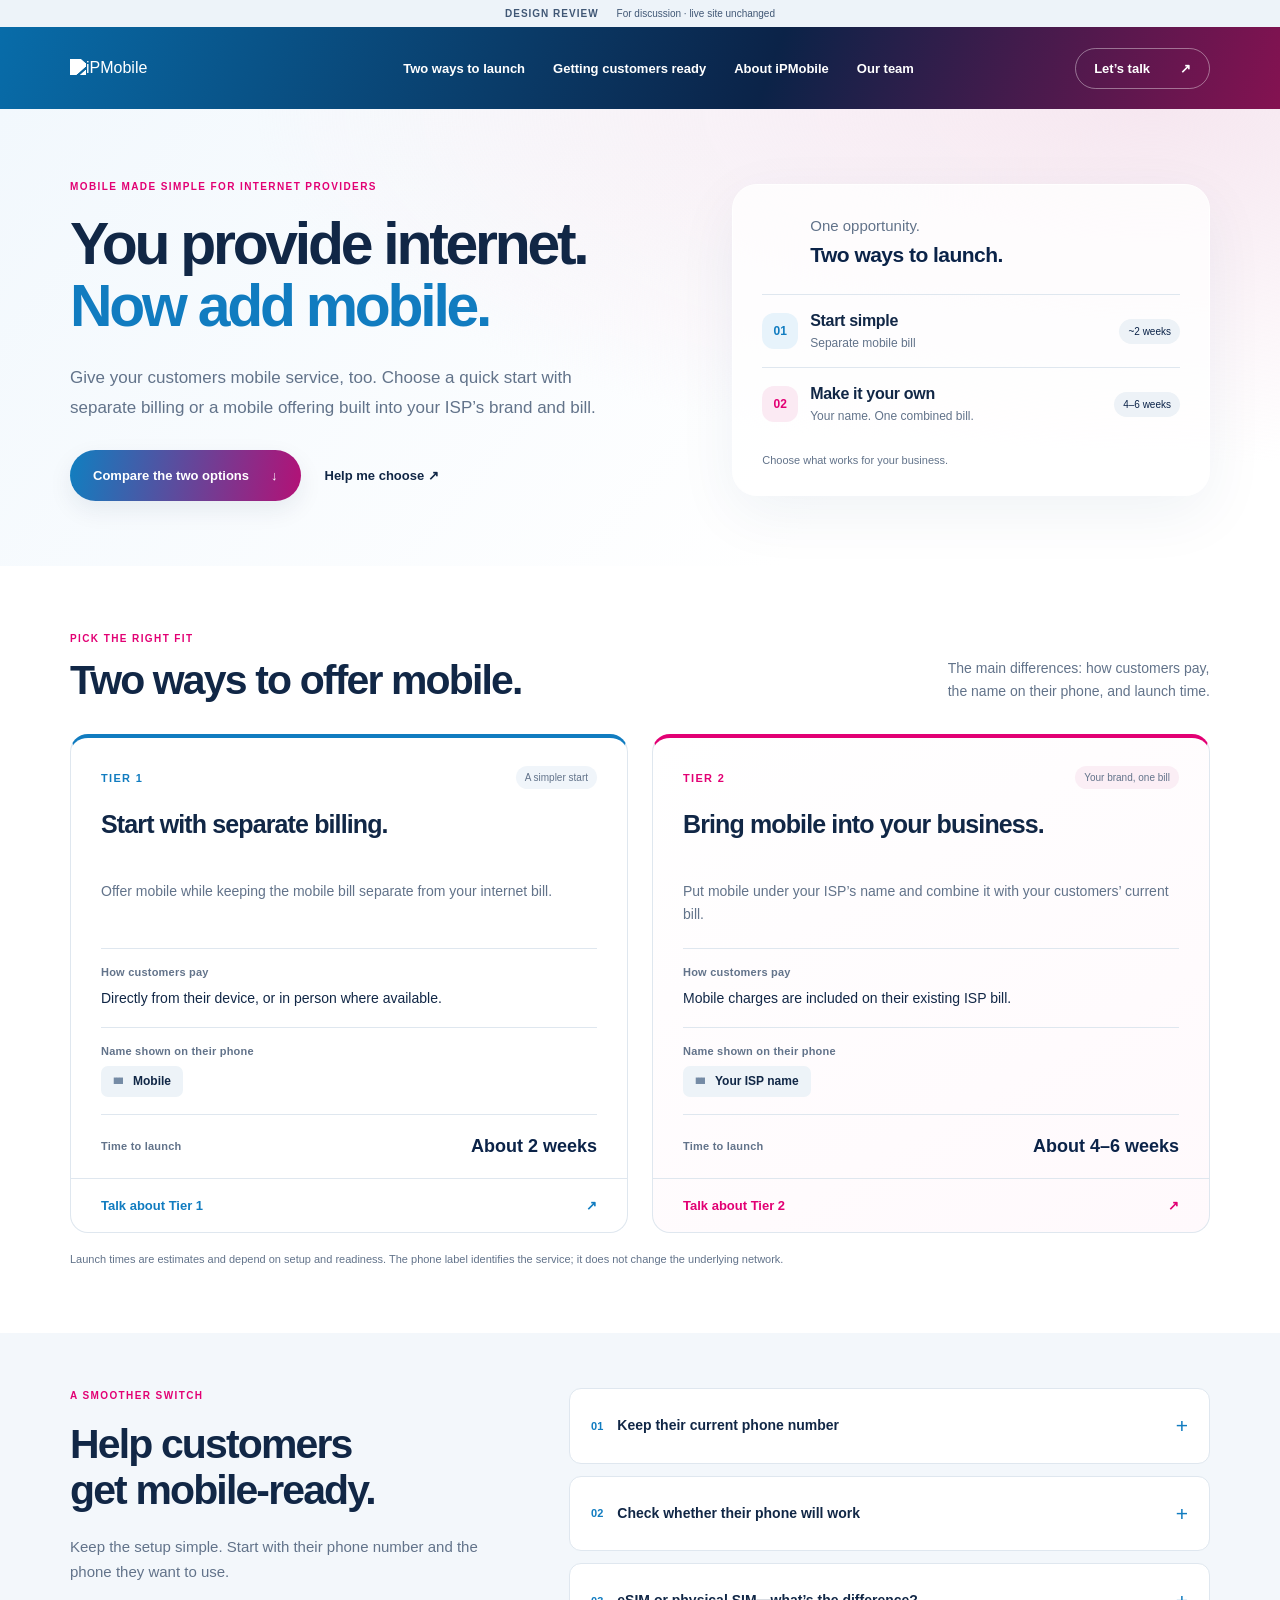
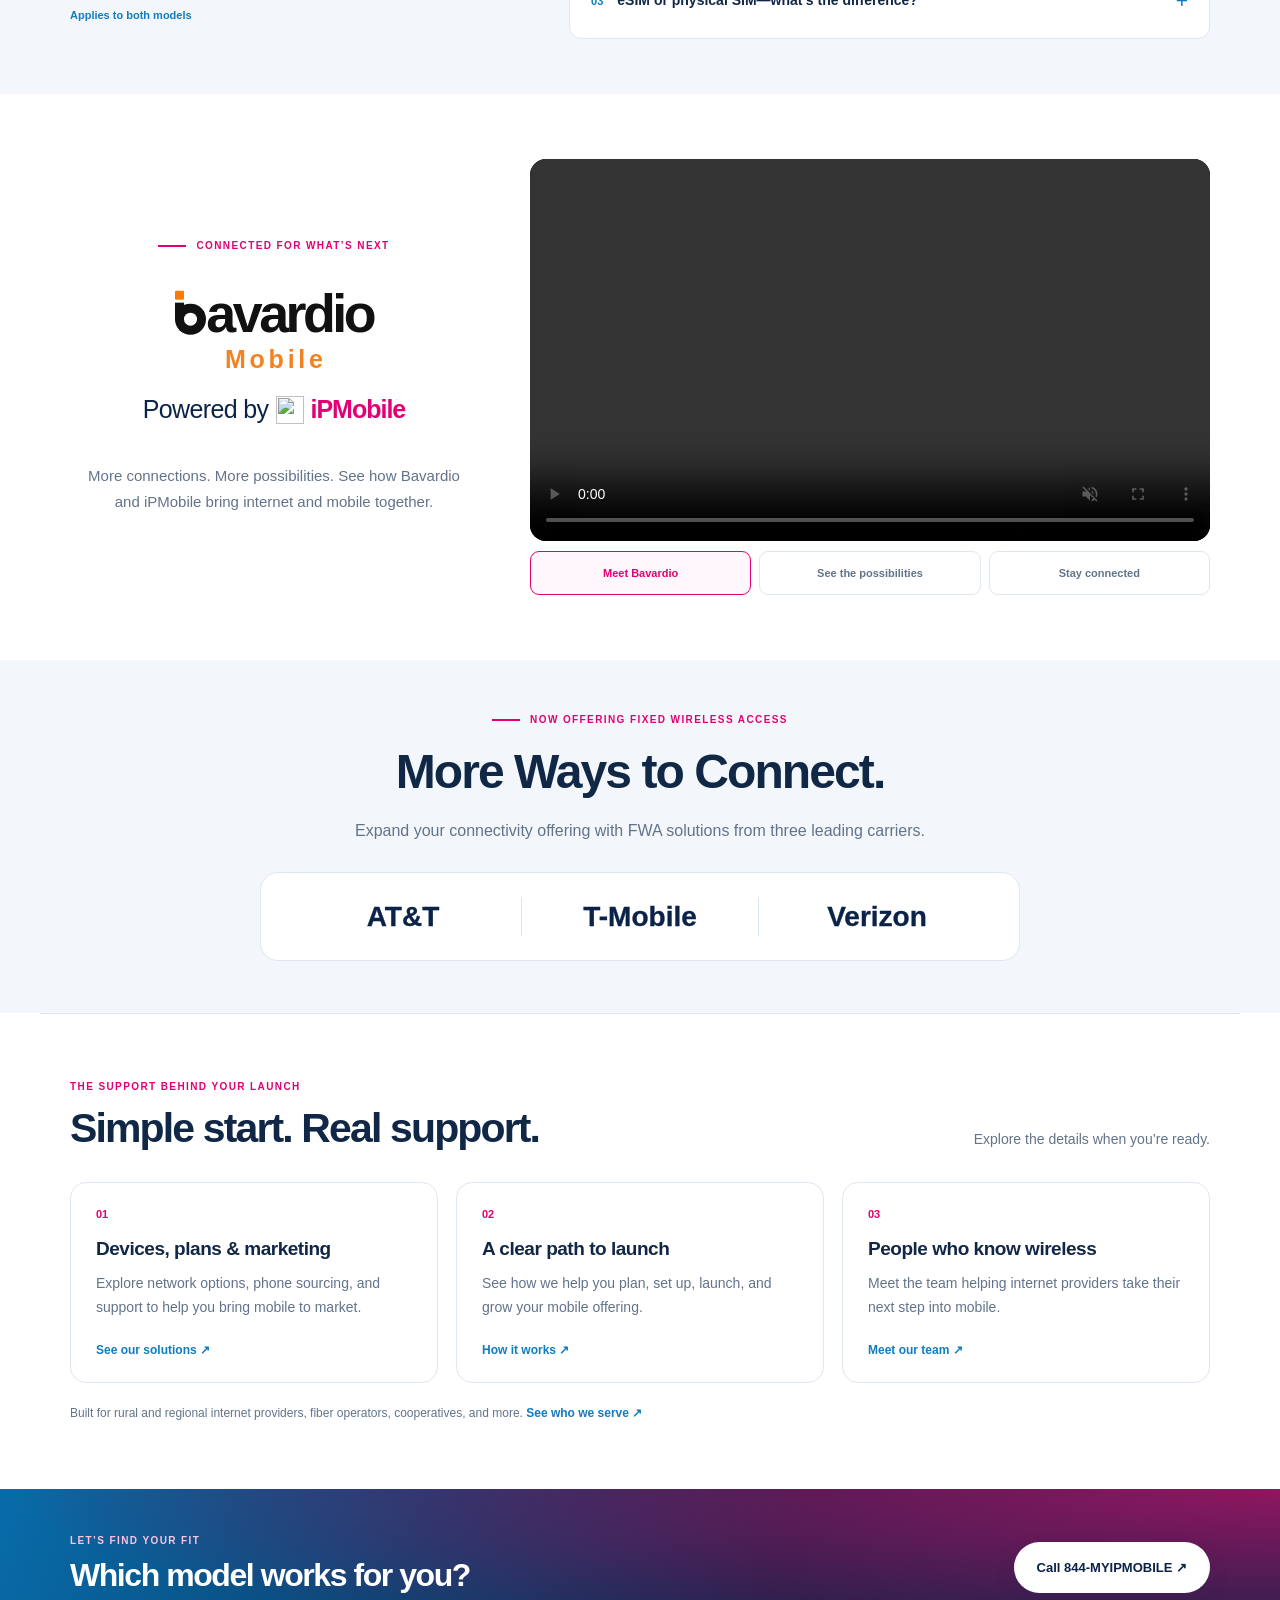
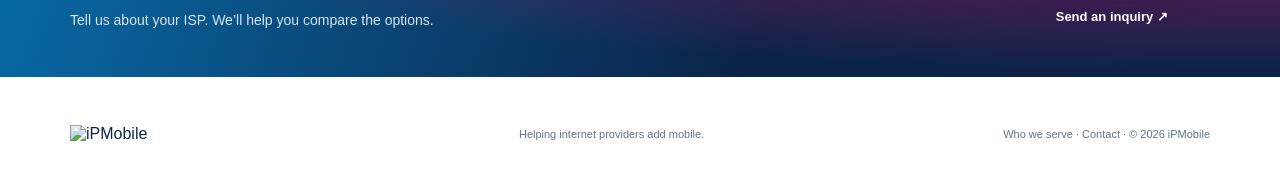
==== commit 2bcb6ecf: "Keep full Bavardio video branding and FWA carrier section in two-model review" ====
--- a/index.html
+++ b/index.html
@@ -1,5 +1,5 @@
 <!doctype html>
-<html lang="en"><head><meta charset="utf-8"><meta name="viewport" content="width=device-width,initial-scale=1"><meta name="robots" content="noindex,nofollow"><title>iPMobile | Two Ways to Offer Mobile — Review Draft</title><link rel="stylesheet" href="model-review.css?v=1"></head>
+<html lang="en"><head><meta charset="utf-8"><meta name="viewport" content="width=device-width,initial-scale=1"><meta name="robots" content="noindex,nofollow"><title>iPMobile | Two Ways to Offer Mobile — Review Draft</title><link rel="stylesheet" href="model-review.css?v=2"></head>
 <body><div class="draft-note">DESIGN REVIEW <span>For discussion · live site unchanged</span></div>
 <header><div class="wrap header-inner"><a class="brand" href="#"><img src="https://www.ipmobile.ai/assets/ipmobile-logo.png" alt="iPMobile" width="172"></a><nav aria-label="Main navigation"><a href="#models">Two ways to launch</a><a href="#customer-ready">Getting customers ready</a><a href="#about">About iPMobile</a><a href="why-ipmobile.html#meet-the-team">Our team</a></nav><a class="header-call" href="#talk">Let’s talk <span aria-hidden="true">↗</span></a></div></header>
 <main><section class="hero"><div class="wrap hero-grid"><div><p class="eyebrow">MOBILE MADE SIMPLE FOR INTERNET PROVIDERS</p><h1>You provide internet.<br><span>Now add mobile.</span></h1><p class="intro">Give your customers mobile service, too. Choose a quick start with separate billing or a mobile offering built into your ISP’s brand and bill.</p><div class="hero-actions"><a class="button" href="#models">Compare the two options <span aria-hidden="true">↓</span></a><a class="text-link" href="#talk">Help me choose ↗</a></div></div><div class="choice-visual" aria-label="Two ways to offer mobile"><div class="visual-heading"><img src="https://www.ipmobile.ai/assets/ipmobile-mark.png" alt="" width="35"><span>One opportunity.<br><strong>Two ways to launch.</strong></span></div><a class="visual-option" href="#tier1"><span class="visual-number">01</span><div><strong>Start simple</strong><small>Separate mobile bill</small></div><span class="time-pill">~2 weeks</span></a><a class="visual-option" href="#tier2"><span class="visual-number pink">02</span><div><strong>Make it your own</strong><small>Your name. One combined bill.</small></div><span class="time-pill">4–6 weeks</span></a><p class="visual-note">Choose what works for your business.</p></div></div></section>
@@ -7,6 +7,14 @@
 <article class="model-card" id="tier1"><div class="model-top"><span class="tier">TIER 1</span><span class="model-tag">A simpler start</span></div><h3>Start with separate billing.</h3><p class="model-description">Offer mobile while keeping the mobile bill separate from your internet bill.</p><dl><div><dt>How customers pay</dt><dd>Directly from their device, or in person where available.</dd></div><div><dt>Name shown on their phone</dt><dd><span class="network-label"><span aria-hidden="true">▮▮▮</span> Mobile</span></dd></div><div class="launch-row"><dt>Time to launch</dt><dd><strong>About 2 weeks</strong></dd></div></dl><a class="model-cta" data-model="Tier 1" href="#talk">Talk about Tier 1 <span aria-hidden="true">↗</span></a></article>
 <article class="model-card tier-two" id="tier2"><div class="model-top"><span class="tier">TIER 2</span><span class="model-tag">Your brand, one bill</span></div><h3>Bring mobile into your business.</h3><p class="model-description">Put mobile under your ISP’s name and combine it with your customers’ current bill.</p><dl><div><dt>How customers pay</dt><dd>Mobile charges are included on their existing ISP bill.</dd></div><div><dt>Name shown on their phone</dt><dd><span class="network-label"><span aria-hidden="true">▮▮▮</span> Your ISP name</span></dd></div><div class="launch-row"><dt>Time to launch</dt><dd><strong>About 4–6 weeks</strong></dd></div></dl><a class="model-cta" data-model="Tier 2" href="#talk">Talk about Tier 2 <span aria-hidden="true">↗</span></a></article></div><p class="model-footnote">Launch times are estimates and depend on setup and readiness. The phone label identifies the service; it does not change the underlying network.</p></section>
 <section class="ready-section" id="customer-ready"><div class="wrap ready-grid"><div><p class="eyebrow">A SMOOTHER SWITCH</p><h2>Help customers<br>get mobile-ready.</h2><p>Keep the setup simple. Start with their phone number and the phone they want to use.</p><span class="help-note">Applies to both models</span></div><div class="guides"><details><summary><span class="guide-number">01</span><span>Keep their current phone number</span><b aria-hidden="true">+</b></summary><div class="guide-body"><p>Moving a number to a new mobile service is called a <strong>number transfer</strong> (or “port”).</p><ol><li>Ask the customer to get their account number and any required transfer PIN from their current provider.</li><li>Check that the account name, billing details, and number are correct.</li><li>Keep their current service active until the transfer is complete. Confirm any transfer protection requirements with their current provider.</li></ol><p class="guide-small">Transfer requirements and timing vary by provider. Share account details securely, not through this preview.</p></div></details><details><summary><span class="guide-number">02</span><span>Check whether their phone will work</span><b aria-hidden="true">+</b></summary><div class="guide-body"><ol><li><strong>Check compatibility.</strong> Use the phone model and IMEI (its device ID) to confirm it is supported on the selected service.</li><li><strong>Check the carrier lock.</strong> A locked phone may need to be unlocked by the current provider before switching. Being unlocked does not by itself confirm compatibility.</li><li><strong>Check the SIM type.</strong> An eSIM is digital; a physical SIM is a removable card. Confirm which option the phone and selected service support.</li></ol><p class="guide-small">Confirm compatibility and activation requirements before promising service.</p></div></details><details><summary><span class="guide-number">03</span><span>eSIM or physical SIM—what’s the difference?</span><b aria-hidden="true">+</b></summary><div class="guide-body"><p><strong>eSIM:</strong> a digital SIM installed on a supported phone.</p><p><strong>Physical SIM:</strong> a small card inserted into the phone.</p><p>The right choice depends on the device and mobile service. Check both before activation.</p></div></details></div></div></section>
-<section class="about-section section wrap" id="about"><div class="about-copy"><p class="eyebrow">YOU DON’T HAVE TO FIGURE IT OUT ALONE</p><h2>Your customers.<br>Your next step.</h2><p>iPMobile helps internet providers choose a mobile model, plan the launch, and get customers ready to switch.</p><p class="bavardio-line">Meet <strong>Bavardio Mobile</strong><br><span>Powered by iPMobile</span></p></div><div class="video-area"><video id="partner-video" controls autoplay muted playsinline preload="metadata" aria-label="Bavardio Mobile overview"><source src="bavardio-60sec.mp4" type="video/mp4"></video><div class="clip-tabs" role="group" aria-label="Choose a video"><button type="button" data-clip="0" aria-pressed="true">Meet Bavardio</button><button type="button" data-clip="1" aria-pressed="false">See the possibilities</button><button type="button" data-clip="2" aria-pressed="false">Stay connected</button></div></div></section>
-<section class="support-section section wrap" id="more-details"><div class="section-heading"><div><p class="eyebrow">THE SUPPORT BEHIND YOUR LAUNCH</p><h2>Simple start. Real support.</h2></div><p>Explore the details when you’re ready.</p></div><div class="support-cards"><a href="solutions.html"><span class="support-icon" aria-hidden="true">01</span><h3>Devices, plans & marketing</h3><p>Explore network options, phone sourcing, and support to help you bring mobile to market.</p><strong>See our solutions ↗</strong></a><a href="how-it-works.html"><span class="support-icon" aria-hidden="true">02</span><h3>A clear path to launch</h3><p>See how we help you plan, set up, launch, and grow your mobile offering.</p><strong>How it works ↗</strong></a><a href="why-ipmobile.html#meet-the-team"><span class="support-icon" aria-hidden="true">03</span><h3>People who know wireless</h3><p>Meet the team helping internet providers take their next step into mobile.</p><strong>Meet our team ↗</strong></a></div><details class="fwa-detail"><summary><span>Also exploring fixed wireless internet?</span><b aria-hidden="true">+</b></summary><div class="guide-body"><p>iPMobile also offers fixed wireless access (FWA) solutions. Talk with us about your location and connectivity needs to explore available options.</p><a class="fwa-contact" href="contact.html">Ask about fixed wireless ↗</a></div></details><p class="audience-link">Built for rural and regional internet providers, fiber operators, cooperatives, and more. <a href="who-we-serve.html">See who we serve ↗</a></p></section><section class="contact-section" id="talk"><div class="wrap contact-grid"><div><p class="eyebrow">LET’S FIND YOUR FIT</p><h2>Which model works for you?</h2><p id="model-interest">Tell us about your ISP. We’ll help you compare the options.</p></div><div class="contact-actions"><a class="button white" href="tel:8446947662">Call 844-MYIPMOBILE ↗</a><a class="text-link" href="contact.html">Send an inquiry ↗</a></div></div></section>
-</main><footer class="wrap"><a class="brand" href="#"><img src="https://www.ipmobile.ai/assets/ipmobile-logo.png" alt="iPMobile" width="150"></a><p>Helping internet providers add mobile.</p><span><a href="who-we-serve.html">Who we serve</a> · <a href="contact.html">Contact</a> · © 2026 iPMobile</span></footer><script src="model-review.js?v=1"></script></body></html>
+<section class="about-section section wrap" id="about"><div class="about-copy partner-copy"><p class="eyebrow">Connected for What’s Next</p><h2 id="partner-title" class="bavardio-lockup"><span class="bavardio-restored"><span class="bavardio-type" aria-label="bavardio"><span class="bavardio-symbol" aria-hidden="true"><span class="bavardio-square"></span><span class="bavardio-stem"></span><span class="bavardio-bowl"></span></span><span aria-hidden="true">avardio</span></span><span class="bavardio-mobile">Mobile</span></span><span class="bavardio-endorsement">Powered by <span class="ipmobile-signature"><img src="https://www.ipmobile.ai/assets/ipmobile-mark.png" alt="" width="28" height="28"><strong>iPMobile</strong></span></span></h2><p class="partner-description">More connections. More possibilities. See how Bavardio and iPMobile bring internet and mobile together.</p></div><div class="video-area"><video id="partner-video" controls autoplay muted playsinline preload="metadata" aria-label="Bavardio Mobile overview"><source src="bavardio-60sec.mp4" type="video/mp4"></video><div class="clip-tabs" role="group" aria-label="Choose a video"><button type="button" data-clip="0" aria-pressed="true">Meet Bavardio</button><button type="button" data-clip="1" aria-pressed="false">See the possibilities</button><button type="button" data-clip="2" aria-pressed="false">Stay connected</button></div></div></section>
+<section class="fwa-section" id="fwa"><div class="wrap"><span class="eyebrow">Now offering fixed wireless access</span><h2>More Ways to Connect.</h2><p>Expand your connectivity offering with FWA solutions from three leading carriers.</p><div class="network-references" aria-label="Network names"><span>AT&amp;T</span><span>T-Mobile</span><span>Verizon</span></div></div></section><section class="support-section section wrap" id="more-details"><div class="section-heading"><div><p class="eyebrow">THE SUPPORT BEHIND YOUR LAUNCH</p><h2>Simple start. Real support.</h2></div><p>Explore the details when you’re ready.</p></div><div class="support-cards"><a href="solutions.html"><span class="support-icon" aria-hidden="true">01</span><h3>Devices, plans & marketing</h3><p>Explore network options, phone sourcing, and support to help you bring mobile to market.</p><strong>See our solutions ↗</strong></a><a href="how-it-works.html"><span class="support-icon" aria-hidden="true">02</span><h3>A clear path to launch</h3><p>See how we help you plan, set up, launch, and grow your mobile offering.</p><strong>How it works ↗</strong></a><a href="why-ipmobile.html#meet-the-team"><span class="support-icon" aria-hidden="true">03</span><h3>People who know wireless</h3><p>Meet the team helping internet providers take their next step into mobile.</p><strong>Meet our team ↗</strong></a></div><p class="audience-link">Built for rural and regional internet providers, fiber operators, cooperatives, and more. <a href="who-we-serve.html">See who we serve ↗</a></p></section><section class="contact-section" id="talk"><div class="wrap contact-grid"><div><p class="eyebrow">LET’S FIND YOUR FIT</p><h2>Which model works for you?</h2><p id="model-interest">Tell us about your ISP. We’ll help you compare the options.</p></div><div class="contact-actions"><a class="button white" href="tel:8446947662">Call 844-MYIPMOBILE ↗</a><a class="text-link" href="contact.html">Send an inquiry ↗</a></div></div></section>
+</main><footer class="wrap"><a class="brand" href="#"><img src="https://www.ipmobile.ai/assets/ipmobile-logo.png" alt="iPMobile" width="150"></a><p>Helping internet providers add mobile.</p><span><a href="who-we-serve.html">Who we serve</a> · <a href="contact.html">Contact</a> · © 2026 iPMobile</span></footer><script>(()=>{const video=document.getElementById('partner-video');
+const clips=['bavardio-60sec.mp4','bavardio-demo2.mp4','bavardio-demo3.mp4'];
+const buttons=[...document.querySelectorAll('[data-clip]')];
+let active=0;
+function playClip(index){active=index;video.src=clips[index];buttons.forEach((button,i)=>button.setAttribute('aria-pressed',String(i===index)));video.play().catch(()=>{});}
+buttons.forEach((button,i)=>button.addEventListener('click',()=>playClip(i)));
+video.addEventListener('ended',()=>playClip((active+1)%clips.length));
+document.querySelectorAll('[data-model]').forEach(link=>link.addEventListener('click',()=>{document.getElementById('model-interest').textContent=`Interested in ${link.dataset.model}? Let’s talk through what it would look like for your ISP.`;}));
+})();</script></body></html>
--- a/model-review.css
+++ b/model-review.css
@@ -1,3 +1,31 @@
 :root{--navy:#0b2348;--blue:#117cc0;--pink:#e20074;--ink:#112746;--muted:#62738a;--line:#dfe7ef;--ice:#f3f7fb}*{box-sizing:border-box}html{scroll-behavior:smooth;scroll-padding-top:100px}body{margin:0;font-family:Arial,Helvetica,sans-serif;color:var(--ink);background:white}a{color:inherit;text-decoration:none}button,summary,a{-webkit-tap-highlight-color:transparent}a:focus-visible,button:focus-visible,summary:focus-visible{outline:3px solid #e20074;outline-offset:5px}.wrap{max-width:1200px;margin:0 auto;padding-left:30px;padding-right:30px}.draft-note{background:#edf3f9;color:#405775;display:flex;justify-content:center;gap:18px;padding:8px 20px;font-size:10px;font-weight:700;letter-spacing:.1em}.draft-note span{font-weight:400;letter-spacing:normal}header{background:linear-gradient(110deg,#086ca9,#0b2348 60%,#841251);color:#fff;position:sticky;top:0;z-index:10}.header-inner{display:flex;align-items:center;justify-content:space-between;gap:30px;min-height:82px}.brand img{display:block;max-width:100%;height:auto}header .brand img{filter:brightness(0) invert(1)}nav{display:flex;gap:28px;font-size:13px;font-weight:700}.header-call{font-size:13px;font-weight:700;display:flex;gap:30px;border:1px solid #ffffff65;padding:12px 18px;border-radius:30px}.hero{padding:70px 0 65px;background:radial-gradient(ellipse at 90% 0,#f6e7f0,transparent 55%),linear-gradient(130deg,#f2f8fd,white 70%)}.hero-grid{display:grid;grid-template-columns:1.25fr 1fr;align-items:center;gap:65px}.eyebrow{font-size:10px;font-weight:800;letter-spacing:.14em;text-transform:uppercase;color:var(--pink);margin:0 0 19px;line-height:1.5}h1{font-size:clamp(40px,4.6vw,61px);line-height:1.06;letter-spacing:-.055em;margin:0 0 25px}h1 span{color:var(--blue)}.intro{font-size:17px;line-height:1.75;color:var(--muted);max-width:540px;margin:0}.hero-actions{display:flex;align-items:center;gap:24px;margin-top:28px}.button{display:inline-flex;align-items:center;justify-content:center;gap:22px;padding:16px 23px;min-height:51px;background:linear-gradient(100deg,#107fc0,#b31176);color:#fff;border-radius:30px;font-size:13px;font-weight:800;box-shadow:0 9px 24px #0b234814}.text-link{font-size:13px;font-weight:700}.choice-visual{border:1px solid #fff;background:#ffffffc9;box-shadow:0 18px 60px #173b6b10;border-radius:25px;padding:29px}.visual-heading{display:flex;align-items:center;gap:13px;margin-bottom:23px;font-size:15px;line-height:1.6;color:var(--muted)}.visual-heading strong{font-size:21px;color:var(--navy);letter-spacing:-.025em}.visual-option{display:flex;align-items:center;gap:12px;padding:17px 0;border-top:1px solid var(--line)}.visual-option strong{font-size:16px;letter-spacing:-.02em}.visual-option small{display:block;font-size:12px;color:var(--muted);margin-top:6px}.visual-number{font-size:12px;font-weight:700;color:var(--blue);background:#e7f3fb;display:grid;place-items:center;width:36px;height:36px;border-radius:12px;flex-shrink:0}.visual-number.pink{background:#fbeaf3;color:var(--pink)}.time-pill{font-size:10px;color:var(--navy);background:#edf2f7;padding:7px 9px;border-radius:20px;margin-left:auto;white-space:nowrap}.visual-note{font-size:11px;color:var(--muted);margin:14px 0 0}.section{padding-top:65px;padding-bottom:65px}.section-heading{display:flex;align-items:flex-end;justify-content:space-between;gap:30px;margin-bottom:30px}h2{font-size:clamp(30px,3.2vw,42px);line-height:1.12;letter-spacing:-.045em;margin:0}.section-heading .eyebrow{margin-bottom:12px}.section-heading>p{font-size:14px;line-height:1.7;color:var(--muted);margin:0}.model-grid{display:grid;grid-template-columns:1fr 1fr;gap:24px}.model-card{border:1px solid var(--line);border-top:4px solid var(--blue);border-radius:18px;overflow:hidden;padding:28px 30px 0;scroll-margin-top:110px;background:white}.model-card.tier-two{border-top-color:var(--pink);background:linear-gradient(150deg,#fff,#fff9fc)}.model-top{display:flex;justify-content:space-between;align-items:center;gap:14px}.tier{font-size:11px;letter-spacing:.12em;font-weight:800;color:var(--blue)}.tier-two .tier{color:var(--pink)}.model-tag{font-size:10px;padding:6px 9px;border-radius:20px;background:#f0f5fa;color:var(--muted)}.tier-two .model-tag{background:#fbeef5}.model-card h3{font-size:25px;letter-spacing:-.035em;line-height:1.15;margin:21px 0 12px;min-height:58px}.model-description{font-size:14px;color:var(--muted);line-height:1.65;min-height:47px;margin:0 0 21px}dl{margin:0}dl>div{border-top:1px solid var(--line);padding:17px 0}dt{font-size:11px;letter-spacing:.02em;font-weight:700;color:var(--muted);margin-bottom:9px}dd{margin:0;font-size:14px;line-height:1.6}.network-label{display:inline-flex;align-items:center;gap:11px;background:#edf3f8;border-radius:7px;padding:6px 12px;font-size:12px;font-weight:700}.network-label>span{font-size:8px;letter-spacing:-1px;color:#758ba5}.launch-row{display:flex;align-items:center;justify-content:space-between;gap:15px}.launch-row dt{margin:0}.launch-row strong{font-size:18px;color:var(--navy)}.model-cta{display:flex;align-items:center;justify-content:space-between;margin:0 -30px;padding:19px 30px;border-top:1px solid var(--line);color:var(--blue);font-size:13px;font-weight:700}.tier-two .model-cta{color:var(--pink)}.model-cta:hover{background:#edf5fa}.model-footnote{font-size:11px;line-height:1.6;color:var(--muted);margin:18px 0 0}.ready-section{background:var(--ice);padding:55px 0}.ready-grid{display:grid;grid-template-columns:.85fr 1.3fr;gap:80px}.ready-grid>div>p:not(.eyebrow){font-size:15px;color:var(--muted);line-height:1.7;margin:20px 0}.help-note{font-size:11px;color:var(--blue);font-weight:700}.guides{display:flex;flex-direction:column;gap:12px}details{background:#fff;border:1px solid var(--line);border-radius:12px}summary{list-style:none;display:flex;align-items:center;gap:14px;cursor:pointer;padding:21px;font-size:14px;font-weight:700;line-height:1.5}summary::-webkit-details-marker{display:none}.guide-number{color:var(--blue);font-size:11px}summary>b{margin-left:auto;font-size:21px;font-weight:400;color:var(--blue)}details[open] summary>b{transform:rotate(45deg)}.guide-body{padding:0 23px 18px;border-top:1px solid var(--line);color:var(--muted);font-size:14px;line-height:1.75}.guide-body ol{padding-left:19px}.guide-body li{margin:12px 0}.guide-body strong{color:var(--ink)}.guide-body .guide-small{font-size:12px}.about-section{display:grid;grid-template-columns:.85fr 1.3fr;gap:80px;align-items:center}.about-copy>p:not(.eyebrow){font-size:15px;color:var(--muted);line-height:1.75}.about-copy .bavardio-line{font-size:15px;color:var(--ink);padding-top:8px}.bavardio-line span{font-size:12px;color:var(--muted)}video{display:block;width:100%;aspect-ratio:16/9;object-fit:contain;border-radius:16px;background:#071327}.clip-tabs{display:flex;gap:8px;margin-top:10px}.clip-tabs button{flex:1;font:700 11px/1.5 Arial,sans-serif;background:white;border:1px solid var(--line);padding:10px;border-radius:9px;color:var(--muted);cursor:pointer;min-height:44px}.clip-tabs button[aria-pressed=true]{border-color:var(--pink);color:var(--pink);background:#fff7fb}.contact-section{padding:44px 0;color:white;background:radial-gradient(ellipse at 100% 0,#8f165f,transparent 70%),linear-gradient(110deg,#086ca9,#0b2348 60%)}.contact-grid{display:flex;justify-content:space-between;align-items:center;gap:30px}.contact-section .eyebrow{color:#ffc2df;margin-bottom:10px}.contact-section h2{font-size:32px}.contact-section p:not(.eyebrow){font-size:14px;line-height:1.7;color:#d9e6f3;margin:15px 0 0}.contact-actions{display:flex;flex-direction:column;align-items:center;gap:16px;flex-shrink:0}.button.white{background:#fff;color:var(--navy)}footer{display:flex;align-items:center;justify-content:space-between;gap:20px;min-height:115px}footer p,footer>span{font-size:11px;color:var(--muted)}@media(max-width:1000px){nav{gap:16px;font-size:11px}.hero-grid{gap:30px}.choice-visual{padding:22px}.hero-actions{gap:15px;flex-wrap:wrap}.ready-grid,.about-section{gap:35px}.model-card{padding:25px 23px 0}.model-cta{margin:0 -23px;padding-inline:23px}}@media(max-width:760px){.wrap{padding-left:22px;padding-right:22px}.header-inner{flex-wrap:wrap;gap:14px;min-height:78px;padding-top:15px;padding-bottom:15px}header .brand img{width:145px}nav{order:3;width:100%;justify-content:space-between;gap:10px;font-size:10px}.header-call{font-size:11px;padding:10px 14px;gap:16px}.hero{padding:43px 0}.hero-grid{grid-template-columns:1fr;gap:30px}h1{font-size:43px}.intro{font-size:16px}.hero-actions .button{font-size:12px}.choice-visual{max-width:550px;width:100%}.section{padding-top:43px;padding-bottom:43px}.section-heading{display:block}.section-heading>p{margin-top:17px}.section-heading>p br{display:none}.model-grid{grid-template-columns:1fr;gap:20px}.model-card h3,.model-description{min-height:0}.model-card h3{margin-top:20px}.ready-section{padding:43px 0}.ready-grid,.about-section{grid-template-columns:1fr;gap:27px}.ready-grid h2 br,.about-copy h2 br{display:none}.contact-grid{flex-direction:column;align-items:flex-start;gap:25px}.contact-actions{align-items:flex-start}.contact-section{padding:35px 0}.contact-section h2{font-size:30px}footer{flex-wrap:wrap;padding-top:28px;padding-bottom:28px;gap:14px}footer .brand{width:100%}.draft-note{gap:10px;font-size:9px}.model-card{scroll-margin-top:150px}html{scroll-padding-top:150px}}@media(prefers-reduced-motion:reduce){html{scroll-behavior:auto}} 
 
 .support-cards{display:grid;grid-template-columns:repeat(3,minmax(0,1fr));gap:18px}.support-cards>a{padding:25px;border:1px solid var(--line);border-radius:16px;display:flex;flex-direction:column;align-items:flex-start}.support-cards>a:hover{border-color:#a6c7e0;background:#fafdff}.support-icon{font-size:11px;font-weight:700;color:var(--pink)}.support-cards h3{font-size:19px;letter-spacing:-.025em;margin:18px 0 12px}.support-cards p{font-size:14px;color:var(--muted);line-height:1.7;margin:0 0 23px}.support-cards strong{font-size:12px;color:var(--blue);margin-top:auto}.support-section{border-top:1px solid var(--line)}.fwa-detail{margin-top:22px;background:var(--ice)}.fwa-contact{display:inline-block;color:var(--blue);font-weight:700;padding-bottom:8px}.audience-link{font-size:12px;line-height:1.8;color:var(--muted);margin:20px 0 0}.audience-link a{color:var(--blue);font-weight:700}@media(max-width:760px){.support-cards{grid-template-columns:1fr}.header-inner nav{flex-wrap:wrap;justify-content:flex-start;gap:10px 18px}.support-cards>a{padding:22px}.support-cards h3{margin-top:12px}.about-section{padding-bottom:36px}}
+
+/* Restore approved Bavardio lockup and full FWA panel in design review. */
+.about-section{grid-template-columns:.75fr 1.25fr;gap:52px}
+.partner-copy{text-align:center;display:flex;align-items:center;flex-direction:column}
+.partner-copy>.eyebrow{display:flex;align-items:center;justify-content:center;gap:10px;font-size:10px;letter-spacing:.14em;white-space:nowrap}
+.partner-copy>.eyebrow:before{content:"";height:2px;width:28px;background:var(--pink)}
+.partner-copy .bavardio-lockup{display:flex;align-items:center;flex-direction:column;letter-spacing:normal;margin:12px 0 24px}
+.bavardio-restored{display:inline-flex;flex-direction:column;align-items:center;width:max-content;max-width:100%}
+.bavardio-type{display:flex;align-items:baseline;color:#111;font-family:"Arial Rounded MT Bold","Trebuchet MS",Arial,sans-serif;font-size:clamp(40px,4.2vw,54px);font-weight:700;letter-spacing:-.065em;line-height:1.1}
+.bavardio-symbol{position:relative;display:inline-block;width:.57em;height:.82em;flex:0 0 .57em;margin-right:.015em;align-self:center;transform:translateY(-.025em)}
+.bavardio-square{position:absolute;left:0;top:0;width:.17em;height:.17em;background:#ff7900;border-radius:.02em}
+.bavardio-stem{position:absolute;left:0;top:.23em;width:.17em;height:.31em;background:#111}
+.bavardio-bowl{position:absolute;left:0;bottom:0;width:.57em;height:.57em;background:#111;border-radius:50%}
+.bavardio-bowl:after{content:"";position:absolute;inset:.165em;border-radius:50%;background:white}
+.bavardio-mobile{display:block;font-family:"Century Gothic","Avenir Next","Trebuchet MS",sans-serif;font-size:25px;font-weight:700;line-height:1;letter-spacing:.15em;color:#f58220;margin:4px -.15em 0 0}
+.bavardio-endorsement{display:flex;align-items:center;justify-content:center;gap:8px;font:400 clamp(19px,2vw,25px)/1.4 Arial,sans-serif;letter-spacing:-.025em;color:var(--navy);margin-top:20px;white-space:nowrap}
+.ipmobile-signature{display:inline-flex;align-items:center;gap:6px}.ipmobile-signature img{width:28px;height:28px;object-fit:contain}.ipmobile-signature strong{font-weight:800;color:var(--pink);letter-spacing:-.04em}
+.partner-copy .partner-description{font-size:16px;line-height:1.8;margin:12px 0 0;max-width:390px}
+.fwa-section{padding:52px 0;background:var(--ice);text-align:center}
+.fwa-section .eyebrow{display:flex;align-items:center;justify-content:center;gap:10px;font-size:10px;margin-bottom:18px}
+.fwa-section .eyebrow:before{content:"";width:28px;height:2px;background:var(--pink)}
+.fwa-section h2{font-size:clamp(32px,4vw,48px);font-weight:800;letter-spacing:-.04em}
+.fwa-section p{color:var(--muted);font-size:16px;line-height:1.7;margin:18px auto 0}
+.network-references{display:flex;flex-wrap:nowrap;align-items:center;justify-content:center;background:#fff;border:1px solid var(--line);border-radius:18px;max-width:760px;padding:24px;margin:28px auto 0}
+.network-references span{flex:1;min-width:0;text-align:center;font:900 28px/1.4 Arial,sans-serif;color:var(--navy);padding:0 12px;-webkit-text-stroke:.3px currentColor}
+.network-references span+span{border-left:1px solid var(--line)}
+@media(max-width:760px){.about-section{grid-template-columns:1fr;gap:30px}.partner-copy{max-width:100%}.partner-copy>.eyebrow{font-size:9px}.partner-copy .partner-description{font-size:15px}.fwa-section{padding:40px 0}.fwa-section p{font-size:15px}.network-references{padding:20px 10px}.network-references span{font-size:22px;padding:0 5px}}
+@media(max-width:360px){.network-references span{font-size:19px}.partner-copy>.eyebrow{letter-spacing:.08em}.bavardio-endorsement{font-size:19px}}
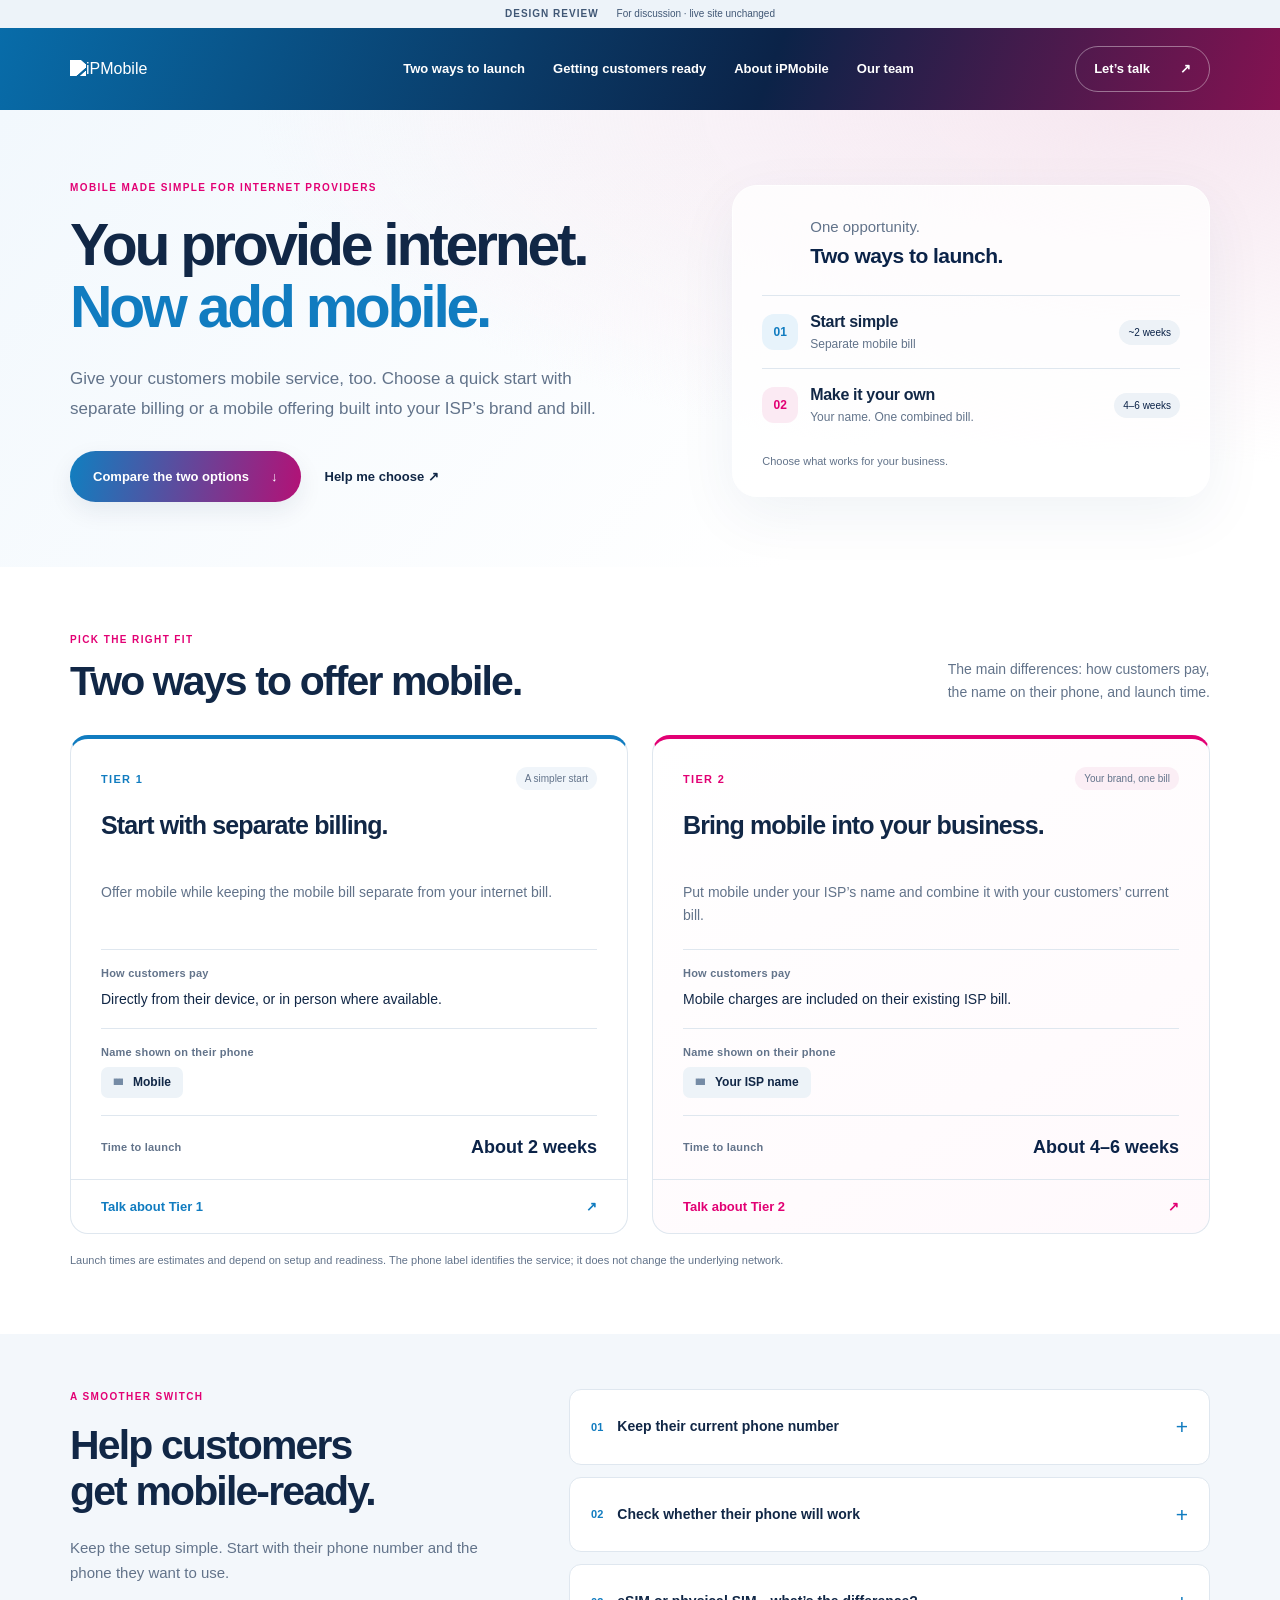
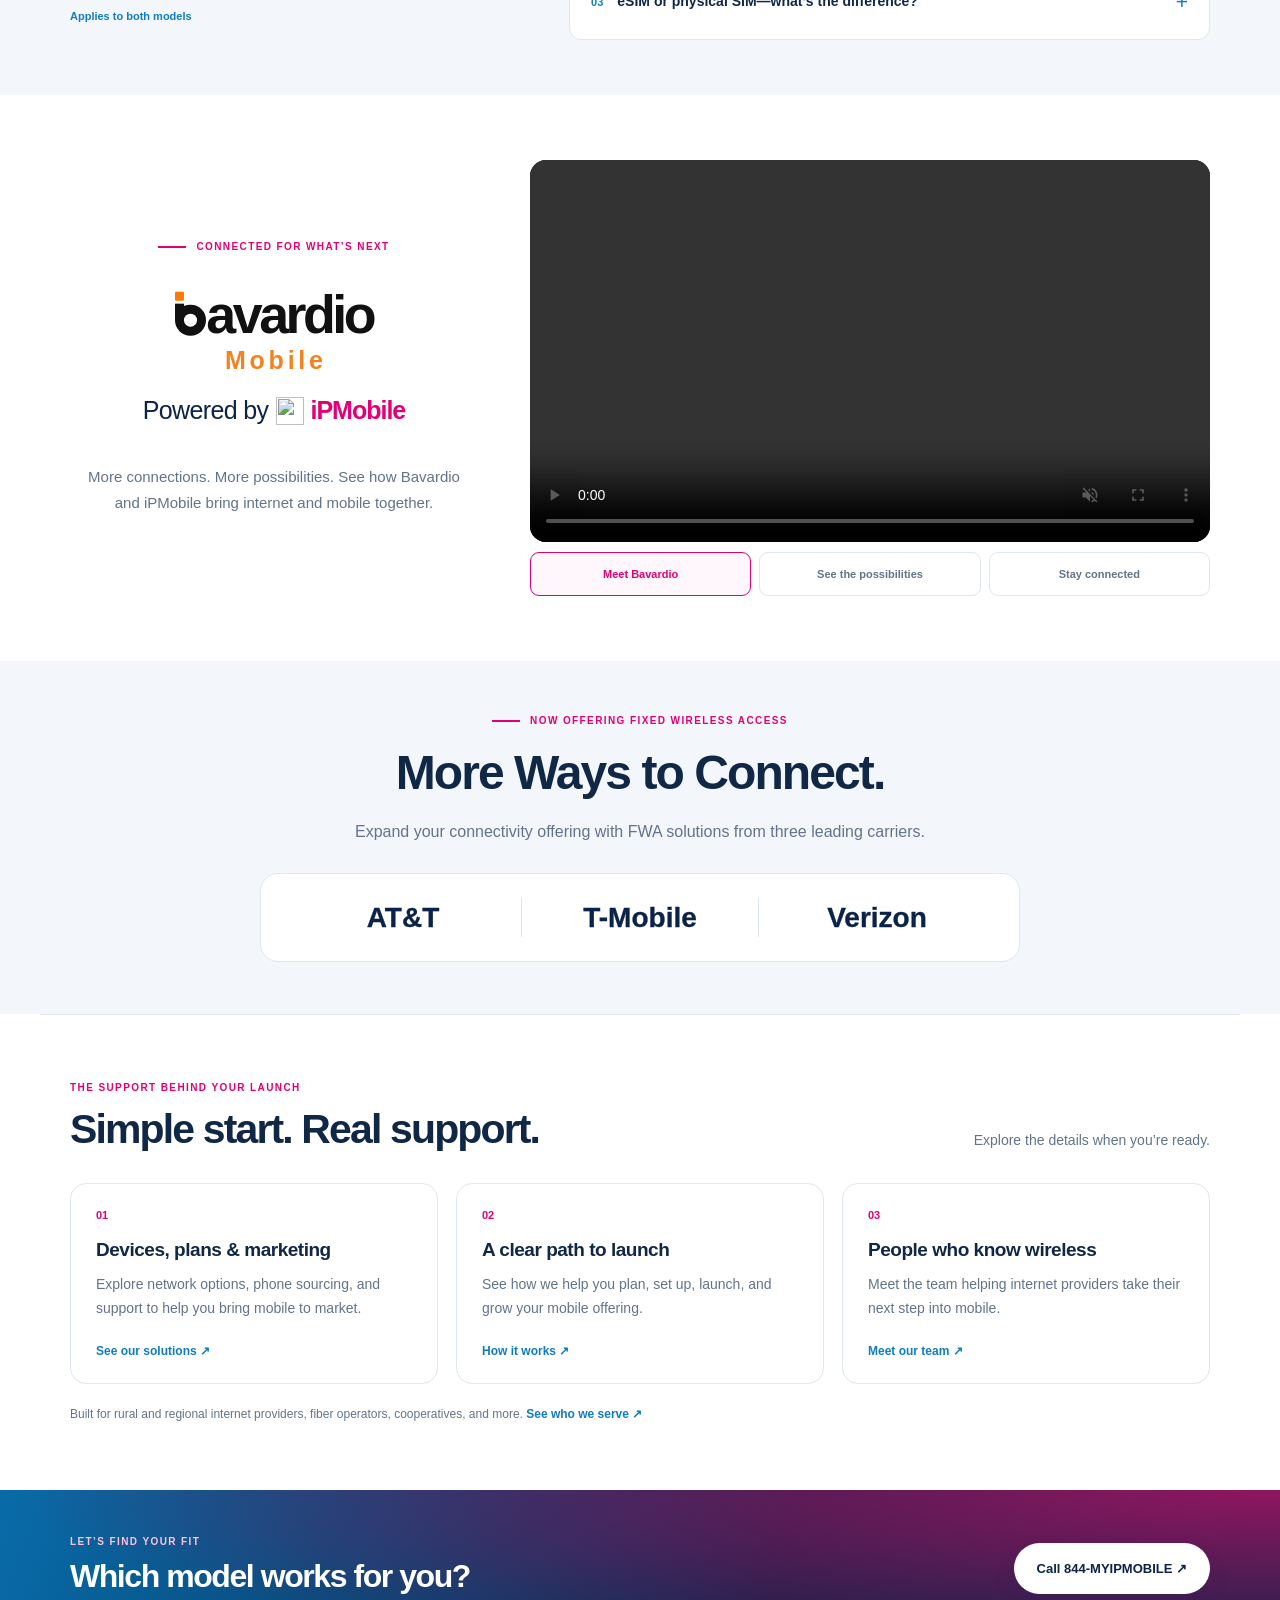
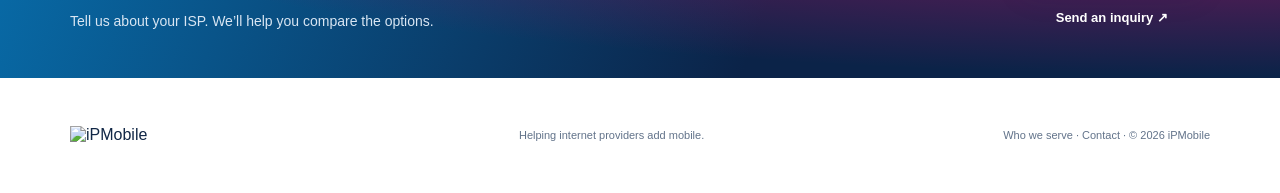
==== commit 3e386804: "Use consistent new preview navigation on index.html" ====
--- a/index.html
+++ b/index.html
@@ -1,7 +1,7 @@
 <!doctype html>
-<html lang="en"><head><meta charset="utf-8"><meta name="viewport" content="width=device-width,initial-scale=1"><meta name="robots" content="noindex,nofollow"><title>iPMobile | Two Ways to Offer Mobile — Review Draft</title><link rel="stylesheet" href="model-review.css?v=2"></head>
-<body><div class="draft-note">DESIGN REVIEW <span>For discussion · live site unchanged</span></div>
-<header><div class="wrap header-inner"><a class="brand" href="#"><img src="https://www.ipmobile.ai/assets/ipmobile-logo.png" alt="iPMobile" width="172"></a><nav aria-label="Main navigation"><a href="#models">Two ways to launch</a><a href="#customer-ready">Getting customers ready</a><a href="#about">About iPMobile</a><a href="why-ipmobile.html#meet-the-team">Our team</a></nav><a class="header-call" href="#talk">Let’s talk <span aria-hidden="true">↗</span></a></div></header>
+<html lang="en"><head><meta charset="utf-8"><meta name="viewport" content="width=device-width,initial-scale=1"><meta name="robots" content="noindex,nofollow"><title>iPMobile | Two Ways to Offer Mobile — Review Draft</title><link rel="stylesheet" href="model-review.css?v=2"><link rel="stylesheet" href="preview-navigation.css?v=1"></head>
+<body><div class="preview-review-note"><strong>DESIGN REVIEW</strong><span>For discussion · live site unchanged</span></div>
+<header class="preview-header"><div class="preview-bar"><a class="preview-brand" href="index.html" aria-label="iPMobile home"><img src="https://www.ipmobile.ai/assets/ipmobile-logo.png" alt="iPMobile" width="172"></a><nav class="preview-nav" aria-label="Main navigation"><a href="index.html#models">Two ways to launch</a><a href="index.html#customer-ready">Getting customers ready</a><a href="index.html#about">About iPMobile</a><a href="why-ipmobile.html#meet-the-team">Our team</a></nav><a class="preview-call" href="index.html#talk">Let’s talk <span aria-hidden="true">↗</span></a></div></header>
 <main><section class="hero"><div class="wrap hero-grid"><div><p class="eyebrow">MOBILE MADE SIMPLE FOR INTERNET PROVIDERS</p><h1>You provide internet.<br><span>Now add mobile.</span></h1><p class="intro">Give your customers mobile service, too. Choose a quick start with separate billing or a mobile offering built into your ISP’s brand and bill.</p><div class="hero-actions"><a class="button" href="#models">Compare the two options <span aria-hidden="true">↓</span></a><a class="text-link" href="#talk">Help me choose ↗</a></div></div><div class="choice-visual" aria-label="Two ways to offer mobile"><div class="visual-heading"><img src="https://www.ipmobile.ai/assets/ipmobile-mark.png" alt="" width="35"><span>One opportunity.<br><strong>Two ways to launch.</strong></span></div><a class="visual-option" href="#tier1"><span class="visual-number">01</span><div><strong>Start simple</strong><small>Separate mobile bill</small></div><span class="time-pill">~2 weeks</span></a><a class="visual-option" href="#tier2"><span class="visual-number pink">02</span><div><strong>Make it your own</strong><small>Your name. One combined bill.</small></div><span class="time-pill">4–6 weeks</span></a><p class="visual-note">Choose what works for your business.</p></div></div></section>
 <section class="models section wrap" id="models"><div class="section-heading"><div><p class="eyebrow">PICK THE RIGHT FIT</p><h2>Two ways to offer mobile.</h2></div><p>The main differences: how customers pay,<br>the name on their phone, and launch time.</p></div><div class="model-grid">
 <article class="model-card" id="tier1"><div class="model-top"><span class="tier">TIER 1</span><span class="model-tag">A simpler start</span></div><h3>Start with separate billing.</h3><p class="model-description">Offer mobile while keeping the mobile bill separate from your internet bill.</p><dl><div><dt>How customers pay</dt><dd>Directly from their device, or in person where available.</dd></div><div><dt>Name shown on their phone</dt><dd><span class="network-label"><span aria-hidden="true">▮▮▮</span> Mobile</span></dd></div><div class="launch-row"><dt>Time to launch</dt><dd><strong>About 2 weeks</strong></dd></div></dl><a class="model-cta" data-model="Tier 1" href="#talk">Talk about Tier 1 <span aria-hidden="true">↗</span></a></article>
--- a/preview-navigation.css
+++ b/preview-navigation.css
@@ -0,0 +1,15 @@
+
+.preview-review-note{display:flex;align-items:center;justify-content:center;gap:18px;background:#edf3f9;color:#405775;padding:8px 20px;font:400 10px/1.2 Arial,Helvetica,sans-serif;box-sizing:border-box}
+.preview-review-note strong{font-size:10px;letter-spacing:.1em}
+header.preview-header{height:auto;min-height:0;padding:0;position:sticky;top:0;z-index:100;display:block;color:#fff;background:linear-gradient(110deg,#086ca9,#0b2348 60%,#841251);box-sizing:border-box}
+.preview-header .preview-bar{width:100%;max-width:1200px;min-height:82px;margin:0 auto;padding:0 30px;display:flex;align-items:center;justify-content:space-between;gap:30px;box-sizing:border-box}
+.preview-header .preview-brand{display:block;flex-shrink:0;border:0;padding:0;margin:0}
+.preview-header .preview-brand img{display:block;width:172px;max-width:100%;height:auto;filter:brightness(0) invert(1)}
+.preview-header .preview-nav{display:flex;flex-wrap:nowrap;align-items:center;gap:28px;margin:0;padding:0;font:700 13px/1.5 Arial,Helvetica,sans-serif}
+.preview-header .preview-nav a{padding:8px 0;margin:0;border:0;color:white;text-decoration:none;white-space:nowrap}
+.preview-header .preview-nav a:hover{color:#ffc3df}
+.preview-header .preview-call{display:flex;align-items:center;gap:30px;border:1px solid #ffffff65;padding:12px 18px;margin:0;border-radius:30px;color:#fff;text-decoration:none;white-space:nowrap;font:700 13px/1.5 Arial,Helvetica,sans-serif;box-sizing:border-box}
+.preview-header a:focus-visible{outline:3px solid #ff91c5;outline-offset:4px}
+html{scroll-padding-top:105px}
+@media(max-width:1000px){.preview-header .preview-nav{gap:16px;font-size:11px}.preview-header .preview-bar{gap:22px}}
+@media(max-width:760px){.preview-header .preview-bar{padding:15px 22px;min-height:78px;flex-wrap:wrap;gap:14px}.preview-header .preview-brand img{width:145px}.preview-header .preview-nav{order:3;width:100%;flex-wrap:wrap;justify-content:flex-start;gap:5px 18px;font-size:10px}.preview-header .preview-nav a{padding:3px 0}.preview-header .preview-call{font-size:11px;gap:16px;padding:10px 14px}.preview-review-note{gap:10px;font-size:9px}.preview-review-note strong{font-size:9px}html{scroll-padding-top:155px}}
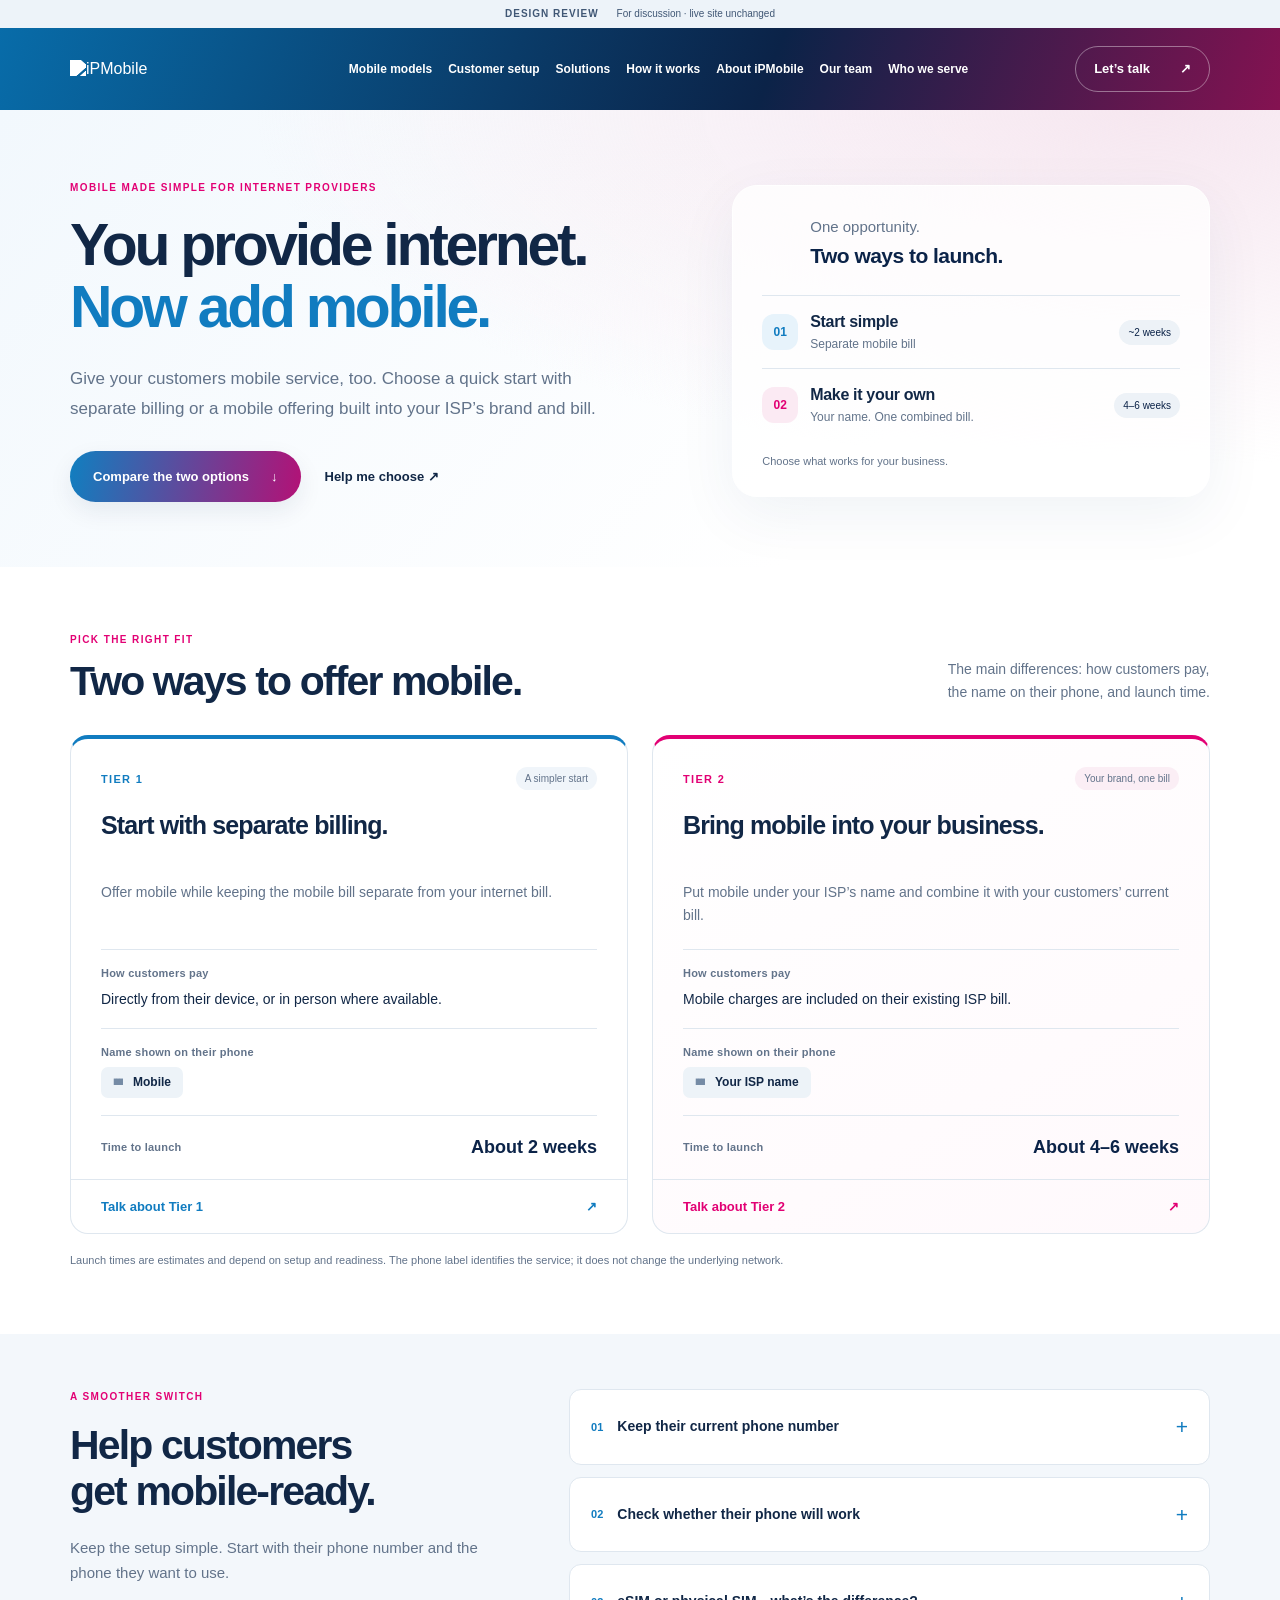
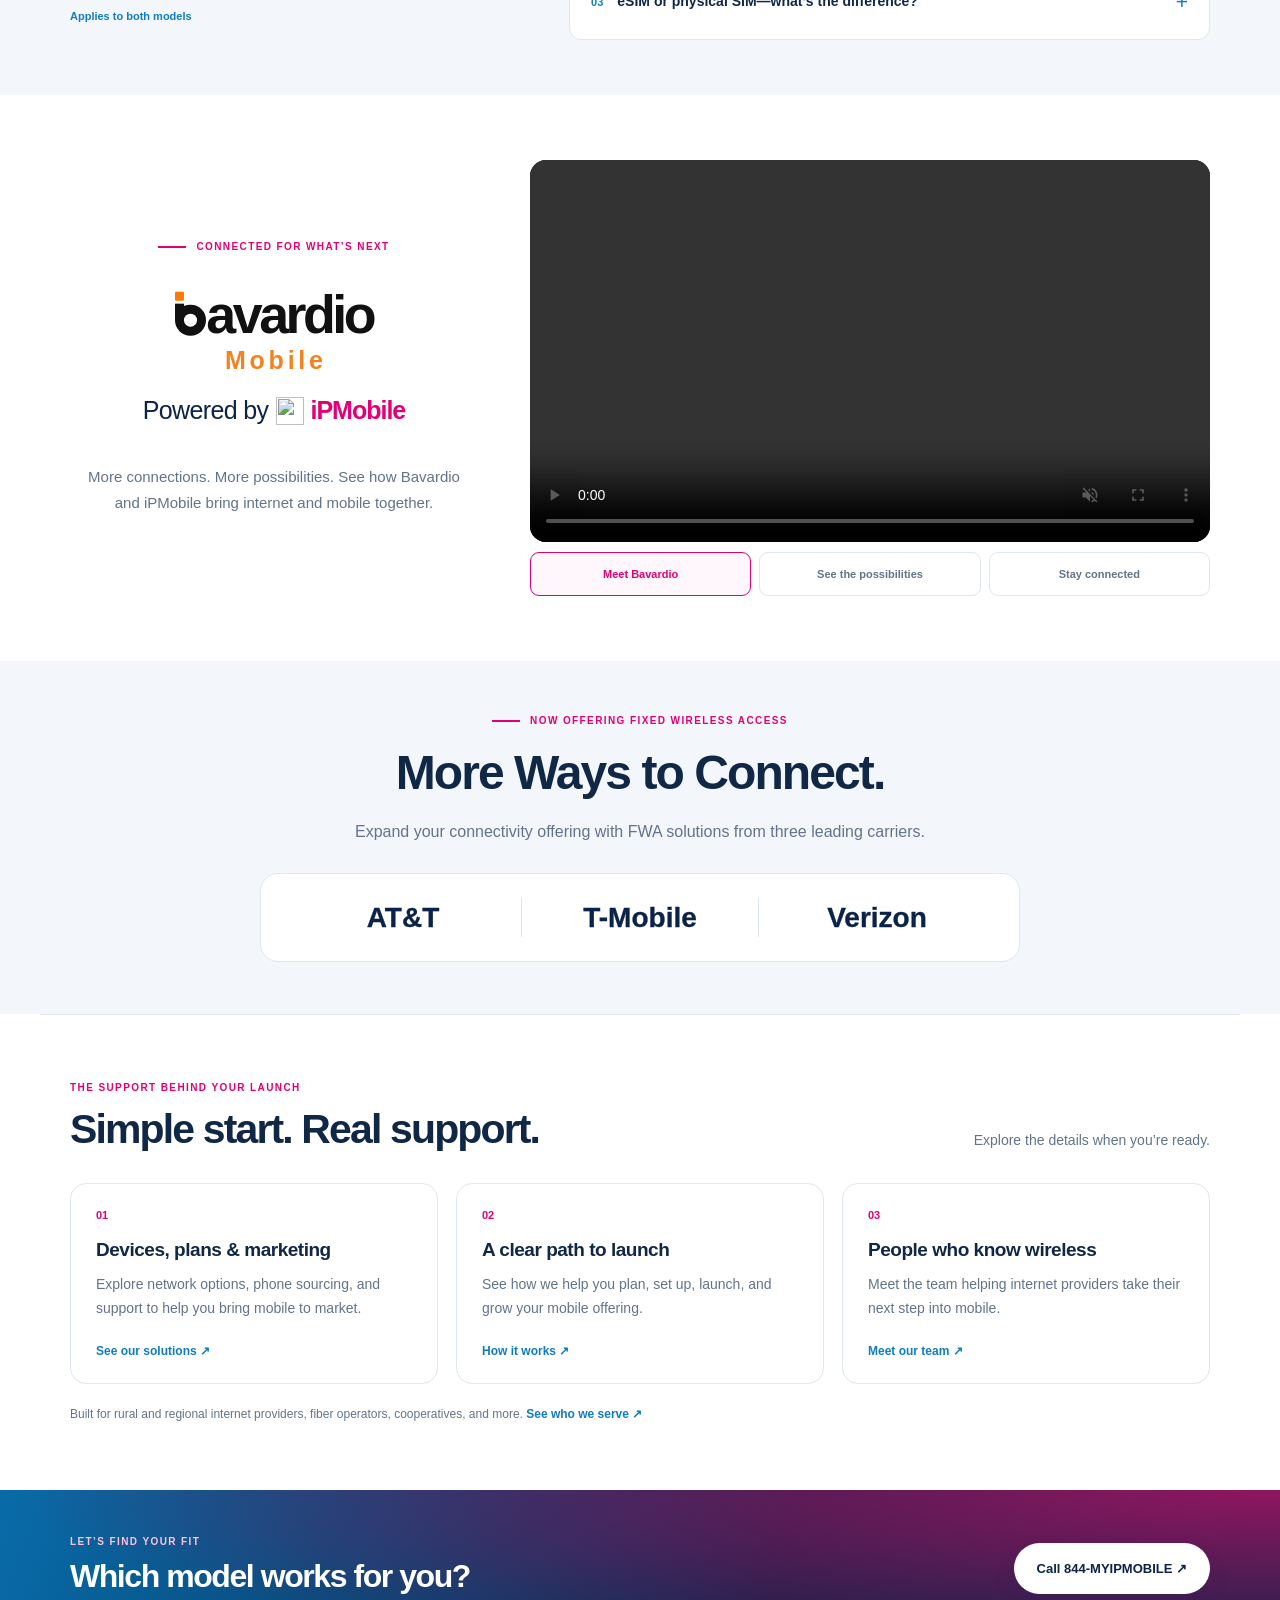
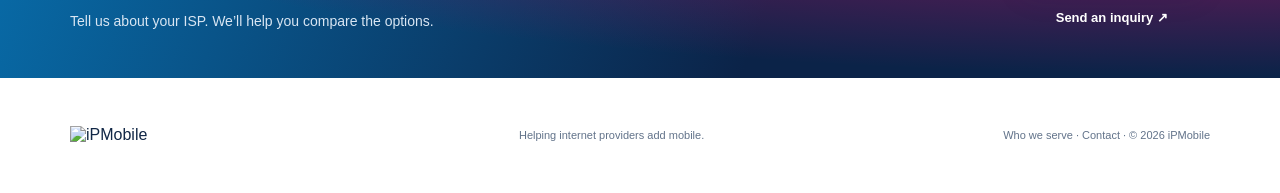
==== commit bb05e0cd: "Add solutions, launch process and audience to shared preview menu" ====
--- a/index.html
+++ b/index.html
@@ -1,7 +1,7 @@
 <!doctype html>
-<html lang="en"><head><meta charset="utf-8"><meta name="viewport" content="width=device-width,initial-scale=1"><meta name="robots" content="noindex,nofollow"><title>iPMobile | Two Ways to Offer Mobile — Review Draft</title><link rel="stylesheet" href="model-review.css?v=2"><link rel="stylesheet" href="preview-navigation.css?v=1"></head>
+<html lang="en"><head><meta charset="utf-8"><meta name="viewport" content="width=device-width,initial-scale=1"><meta name="robots" content="noindex,nofollow"><title>iPMobile | Two Ways to Offer Mobile — Review Draft</title><link rel="stylesheet" href="model-review.css?v=2"><link rel="stylesheet" href="preview-navigation.css?v=2"></head>
 <body><div class="preview-review-note"><strong>DESIGN REVIEW</strong><span>For discussion · live site unchanged</span></div>
-<header class="preview-header"><div class="preview-bar"><a class="preview-brand" href="index.html" aria-label="iPMobile home"><img src="https://www.ipmobile.ai/assets/ipmobile-logo.png" alt="iPMobile" width="172"></a><nav class="preview-nav" aria-label="Main navigation"><a href="index.html#models">Two ways to launch</a><a href="index.html#customer-ready">Getting customers ready</a><a href="index.html#about">About iPMobile</a><a href="why-ipmobile.html#meet-the-team">Our team</a></nav><a class="preview-call" href="index.html#talk">Let’s talk <span aria-hidden="true">↗</span></a></div></header>
+<header class="preview-header"><div class="preview-bar"><a class="preview-brand" href="index.html" aria-label="iPMobile home"><img src="https://www.ipmobile.ai/assets/ipmobile-logo.png" alt="iPMobile" width="172"></a><nav class="preview-nav" aria-label="Main navigation"><a href="index.html#models">Mobile models</a><a href="index.html#customer-ready">Customer setup</a><a href="solutions.html">Solutions</a><a href="how-it-works.html">How it works</a><a href="index.html#about">About iPMobile</a><a href="why-ipmobile.html#meet-the-team">Our team</a><a href="who-we-serve.html">Who we serve</a></nav><a class="preview-call" href="index.html#talk">Let’s talk <span aria-hidden="true">↗</span></a></div></header>
 <main><section class="hero"><div class="wrap hero-grid"><div><p class="eyebrow">MOBILE MADE SIMPLE FOR INTERNET PROVIDERS</p><h1>You provide internet.<br><span>Now add mobile.</span></h1><p class="intro">Give your customers mobile service, too. Choose a quick start with separate billing or a mobile offering built into your ISP’s brand and bill.</p><div class="hero-actions"><a class="button" href="#models">Compare the two options <span aria-hidden="true">↓</span></a><a class="text-link" href="#talk">Help me choose ↗</a></div></div><div class="choice-visual" aria-label="Two ways to offer mobile"><div class="visual-heading"><img src="https://www.ipmobile.ai/assets/ipmobile-mark.png" alt="" width="35"><span>One opportunity.<br><strong>Two ways to launch.</strong></span></div><a class="visual-option" href="#tier1"><span class="visual-number">01</span><div><strong>Start simple</strong><small>Separate mobile bill</small></div><span class="time-pill">~2 weeks</span></a><a class="visual-option" href="#tier2"><span class="visual-number pink">02</span><div><strong>Make it your own</strong><small>Your name. One combined bill.</small></div><span class="time-pill">4–6 weeks</span></a><p class="visual-note">Choose what works for your business.</p></div></div></section>
 <section class="models section wrap" id="models"><div class="section-heading"><div><p class="eyebrow">PICK THE RIGHT FIT</p><h2>Two ways to offer mobile.</h2></div><p>The main differences: how customers pay,<br>the name on their phone, and launch time.</p></div><div class="model-grid">
 <article class="model-card" id="tier1"><div class="model-top"><span class="tier">TIER 1</span><span class="model-tag">A simpler start</span></div><h3>Start with separate billing.</h3><p class="model-description">Offer mobile while keeping the mobile bill separate from your internet bill.</p><dl><div><dt>How customers pay</dt><dd>Directly from their device, or in person where available.</dd></div><div><dt>Name shown on their phone</dt><dd><span class="network-label"><span aria-hidden="true">▮▮▮</span> Mobile</span></dd></div><div class="launch-row"><dt>Time to launch</dt><dd><strong>About 2 weeks</strong></dd></div></dl><a class="model-cta" data-model="Tier 1" href="#talk">Talk about Tier 1 <span aria-hidden="true">↗</span></a></article>
--- a/preview-navigation.css
+++ b/preview-navigation.css
@@ -13,3 +13,8 @@
 html{scroll-padding-top:105px}
 @media(max-width:1000px){.preview-header .preview-nav{gap:16px;font-size:11px}.preview-header .preview-bar{gap:22px}}
 @media(max-width:760px){.preview-header .preview-bar{padding:15px 22px;min-height:78px;flex-wrap:wrap;gap:14px}.preview-header .preview-brand img{width:145px}.preview-header .preview-nav{order:3;width:100%;flex-wrap:wrap;justify-content:flex-start;gap:5px 18px;font-size:10px}.preview-header .preview-nav a{padding:3px 0}.preview-header .preview-call{font-size:11px;gap:16px;padding:10px 14px}.preview-review-note{gap:10px;font-size:9px}.preview-review-note strong{font-size:9px}html{scroll-padding-top:155px}}
+
+/* Keep every preview destination visible at every screen size. */
+.preview-header .preview-nav{gap:16px;font-size:12px;flex-wrap:wrap}
+@media(max-width:1100px){.preview-header .preview-bar{flex-wrap:wrap;gap:12px;padding-top:16px;padding-bottom:12px}.preview-header .preview-nav{order:3;width:100%;gap:6px 22px;justify-content:center}.preview-header .preview-nav a{padding:8px 0}html{scroll-padding-top:150px}}
+@media(max-width:760px){.preview-header .preview-nav{font-size:11px;gap:2px 18px;justify-content:flex-start}.preview-header .preview-nav a{padding:8px 0}html{scroll-padding-top:200px}}
